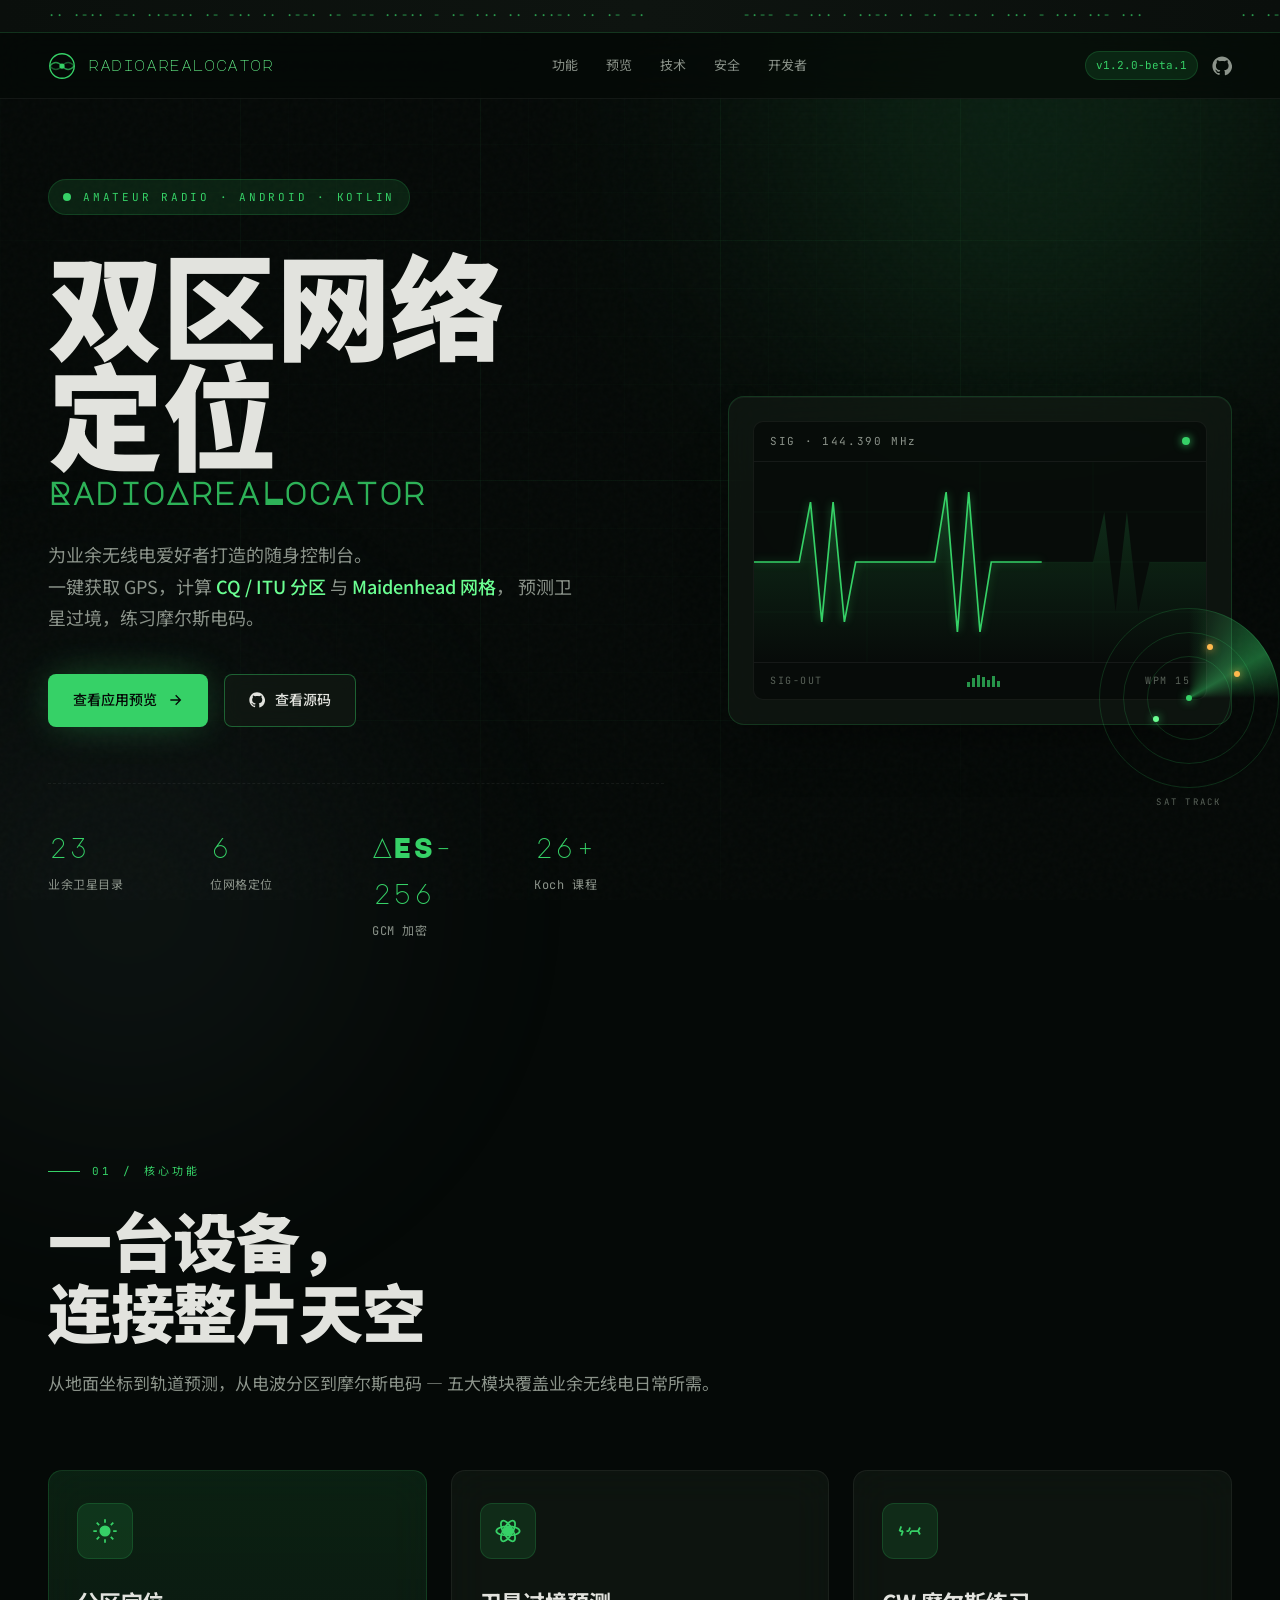
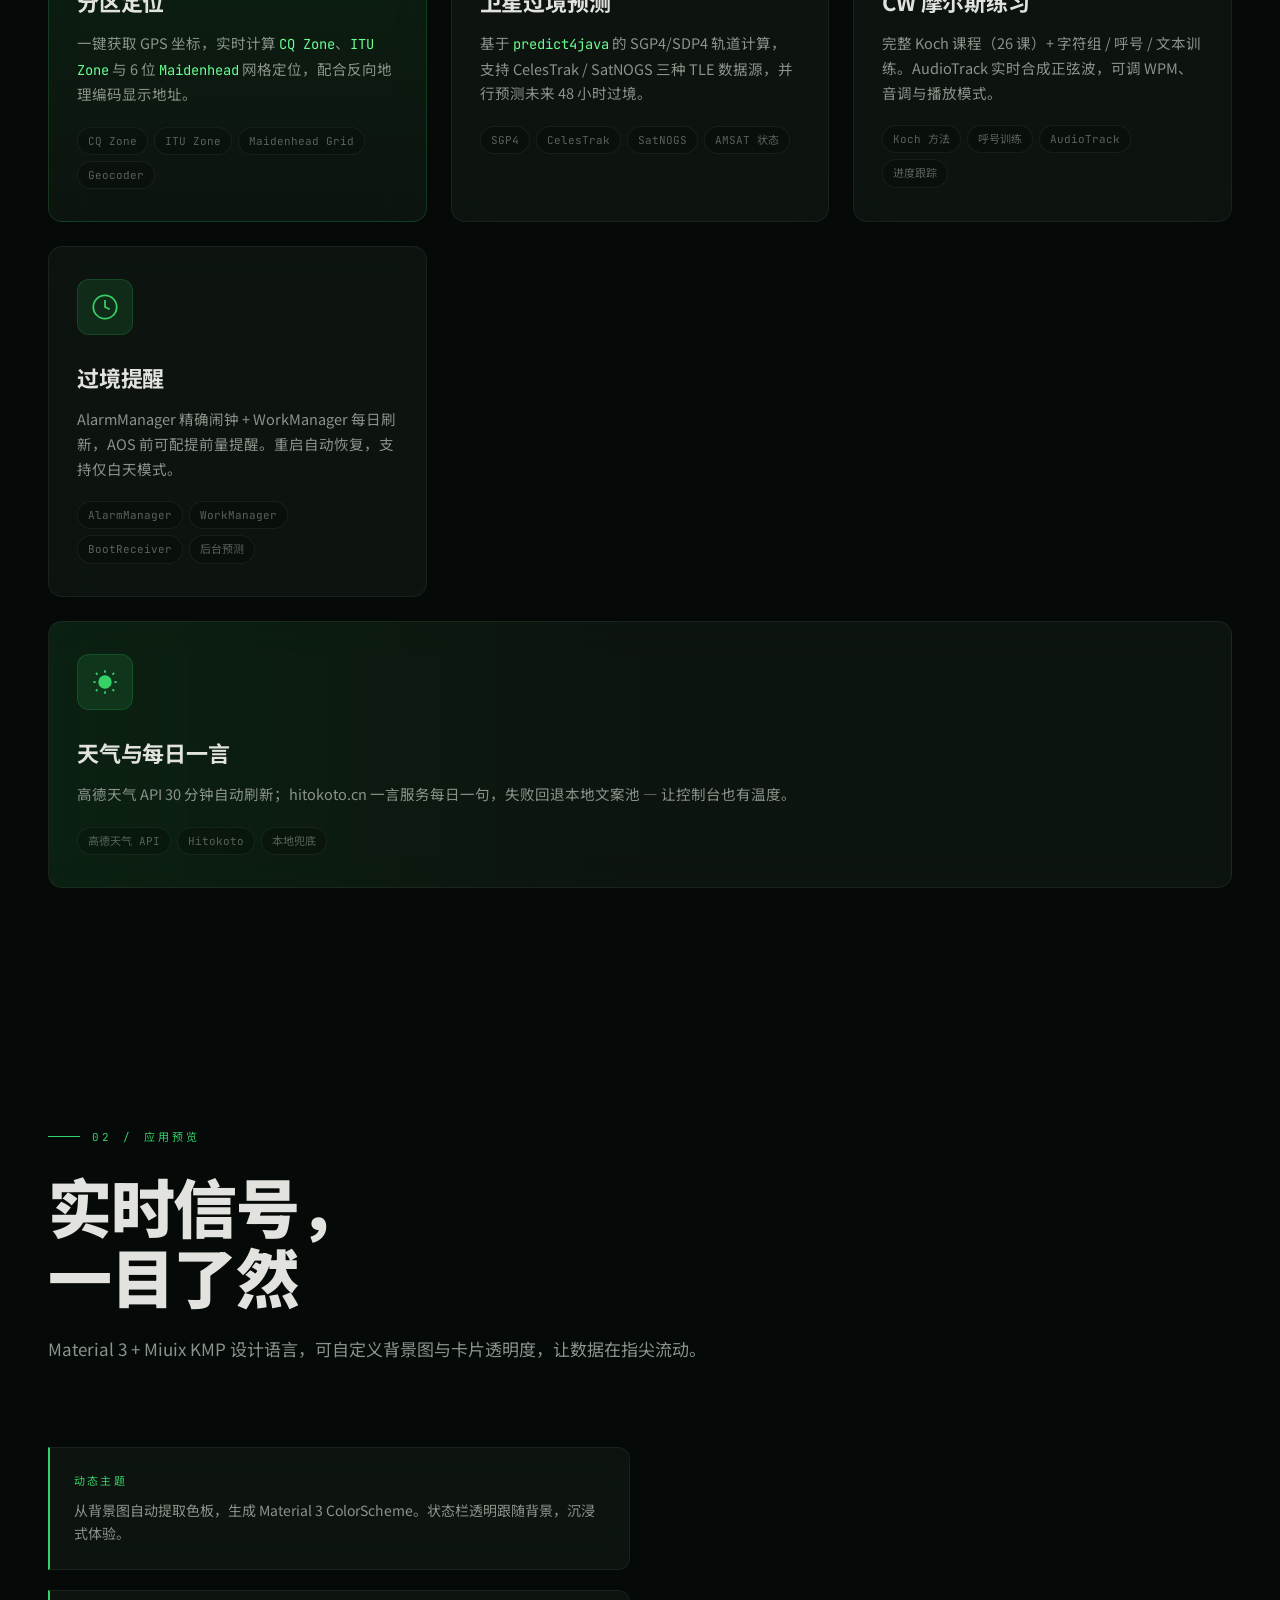
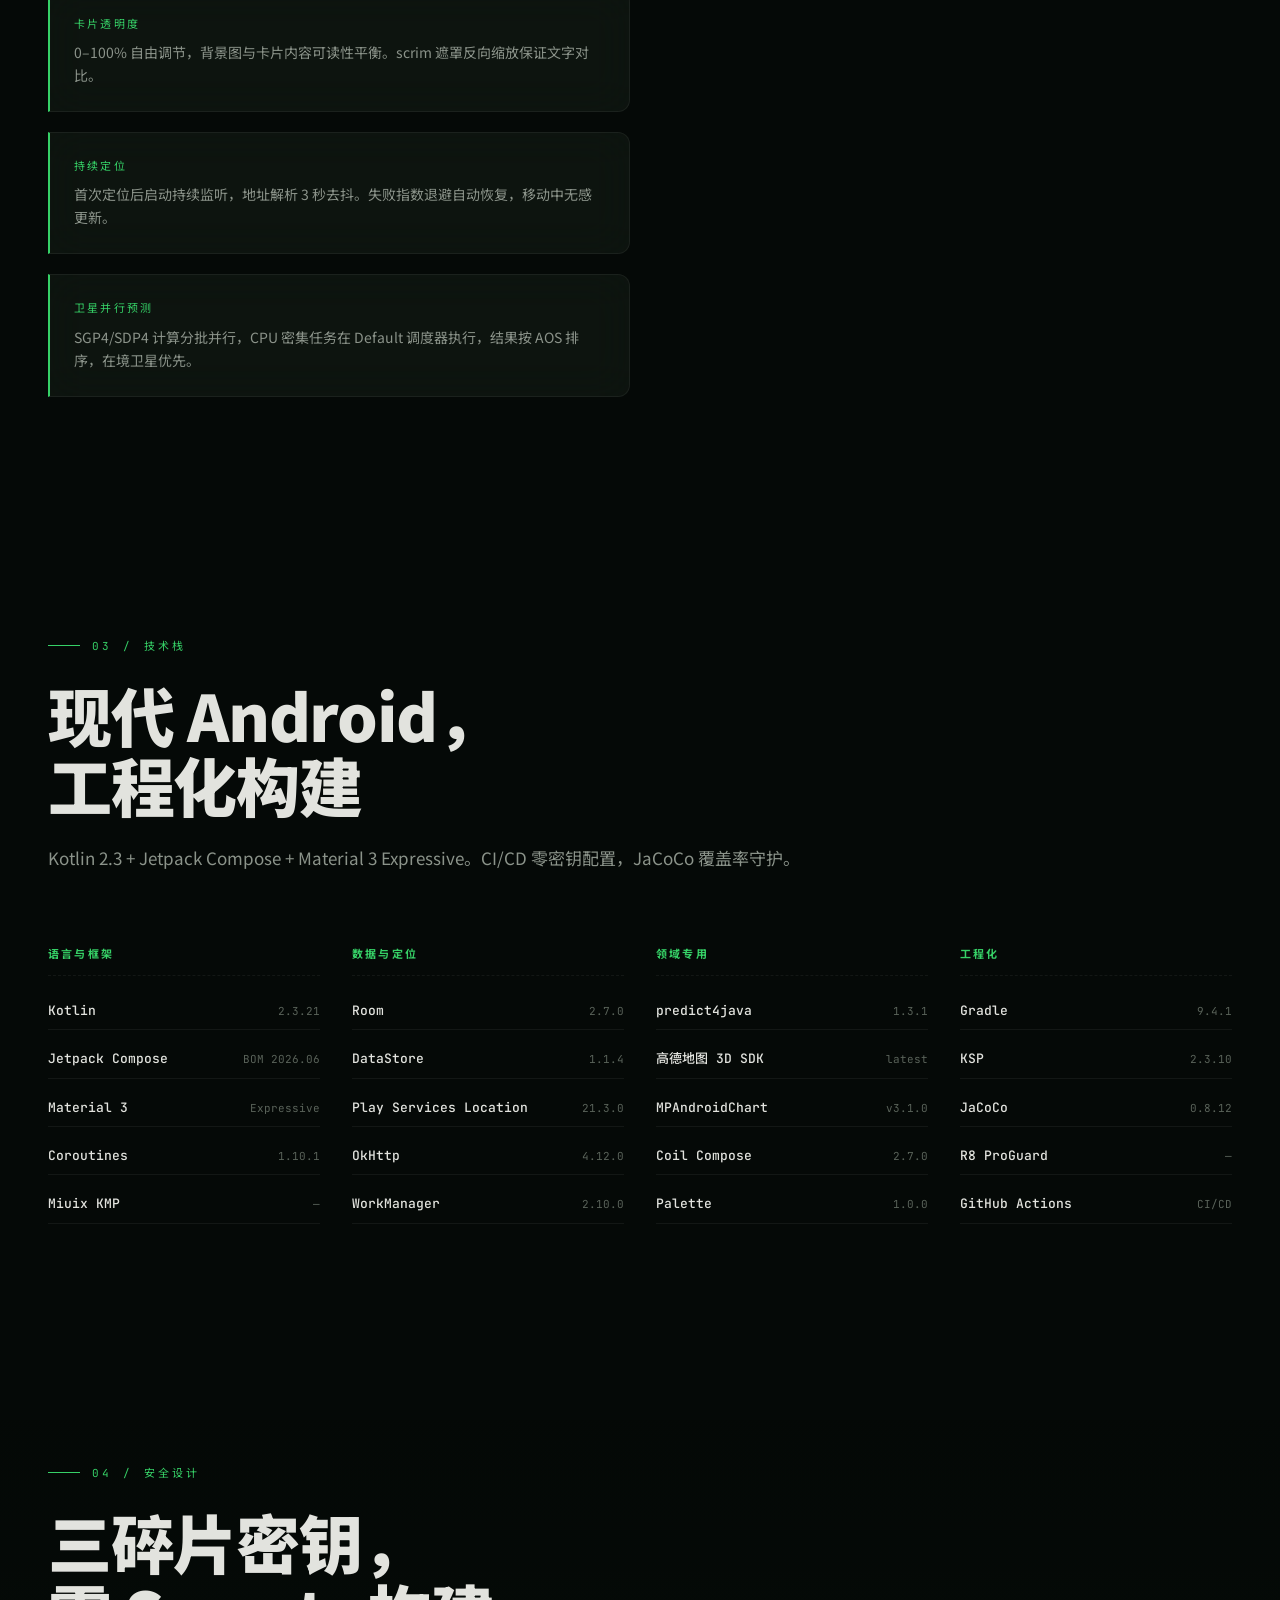
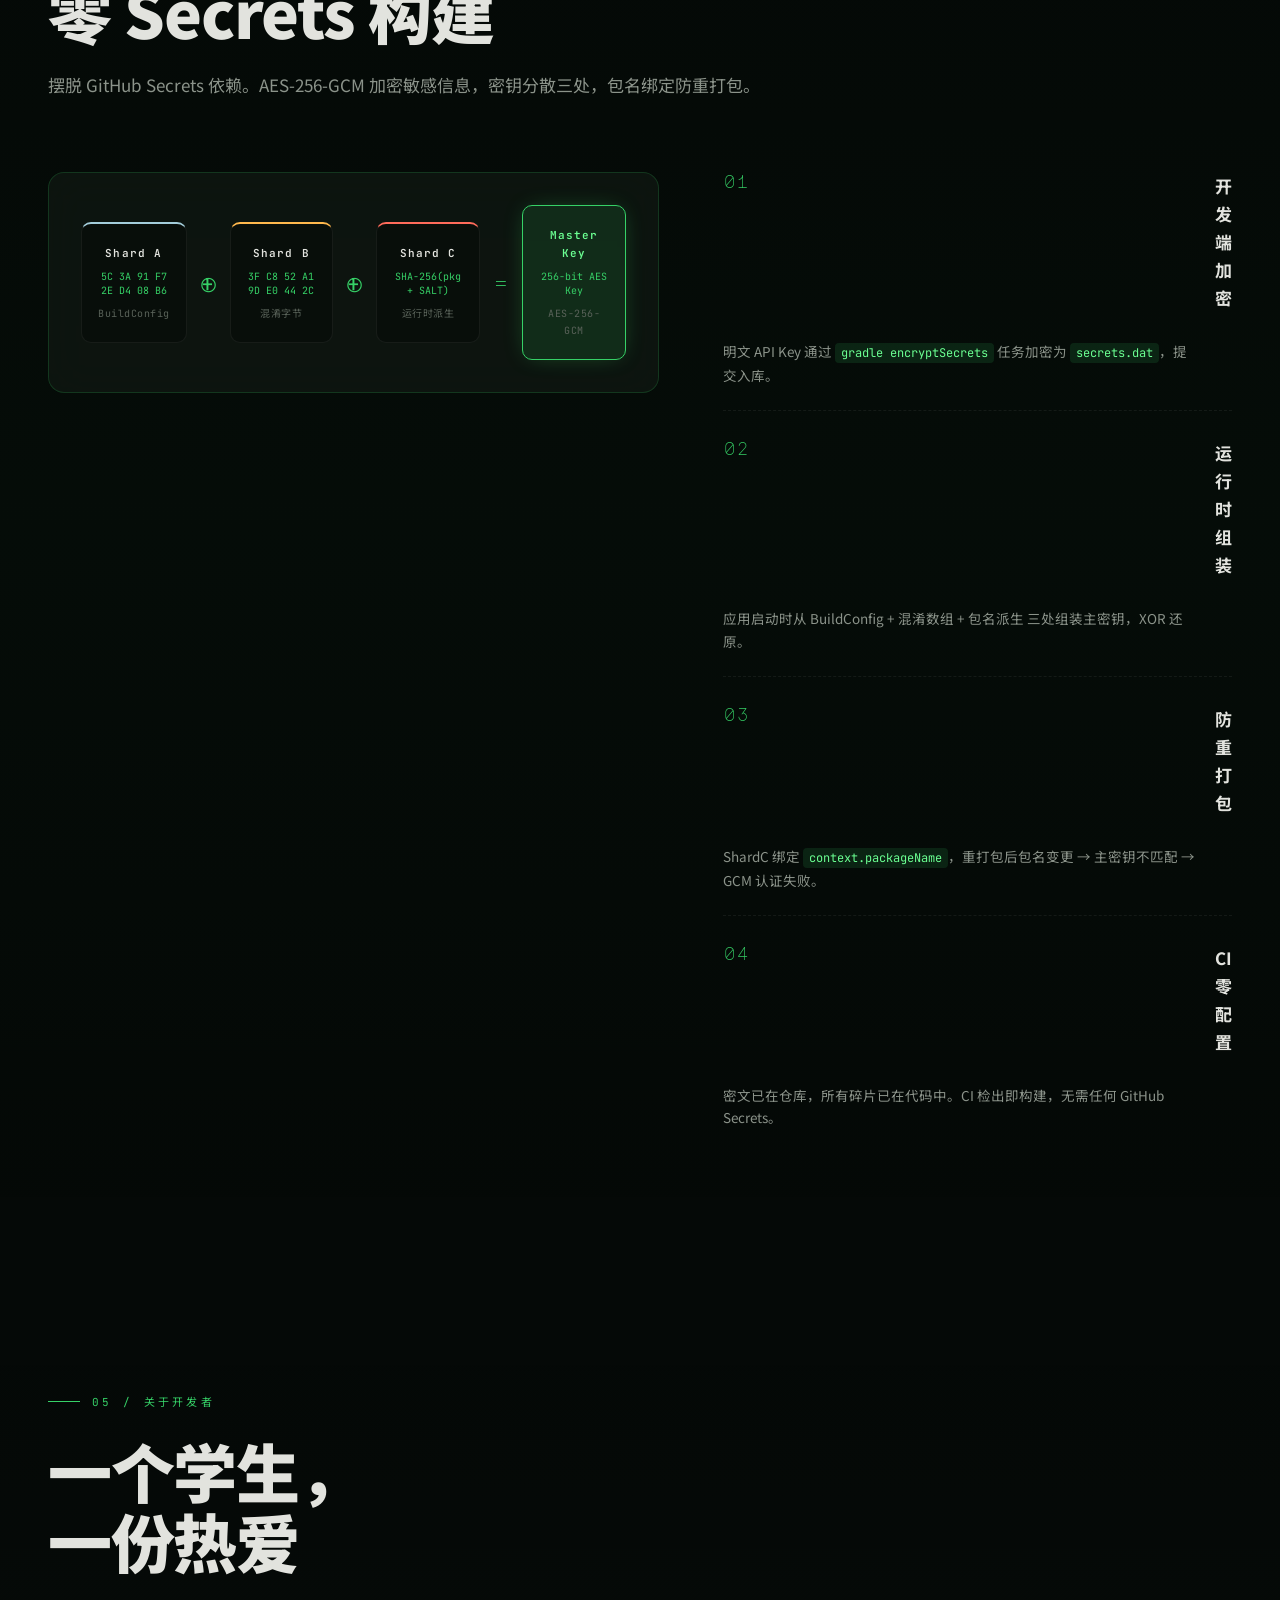
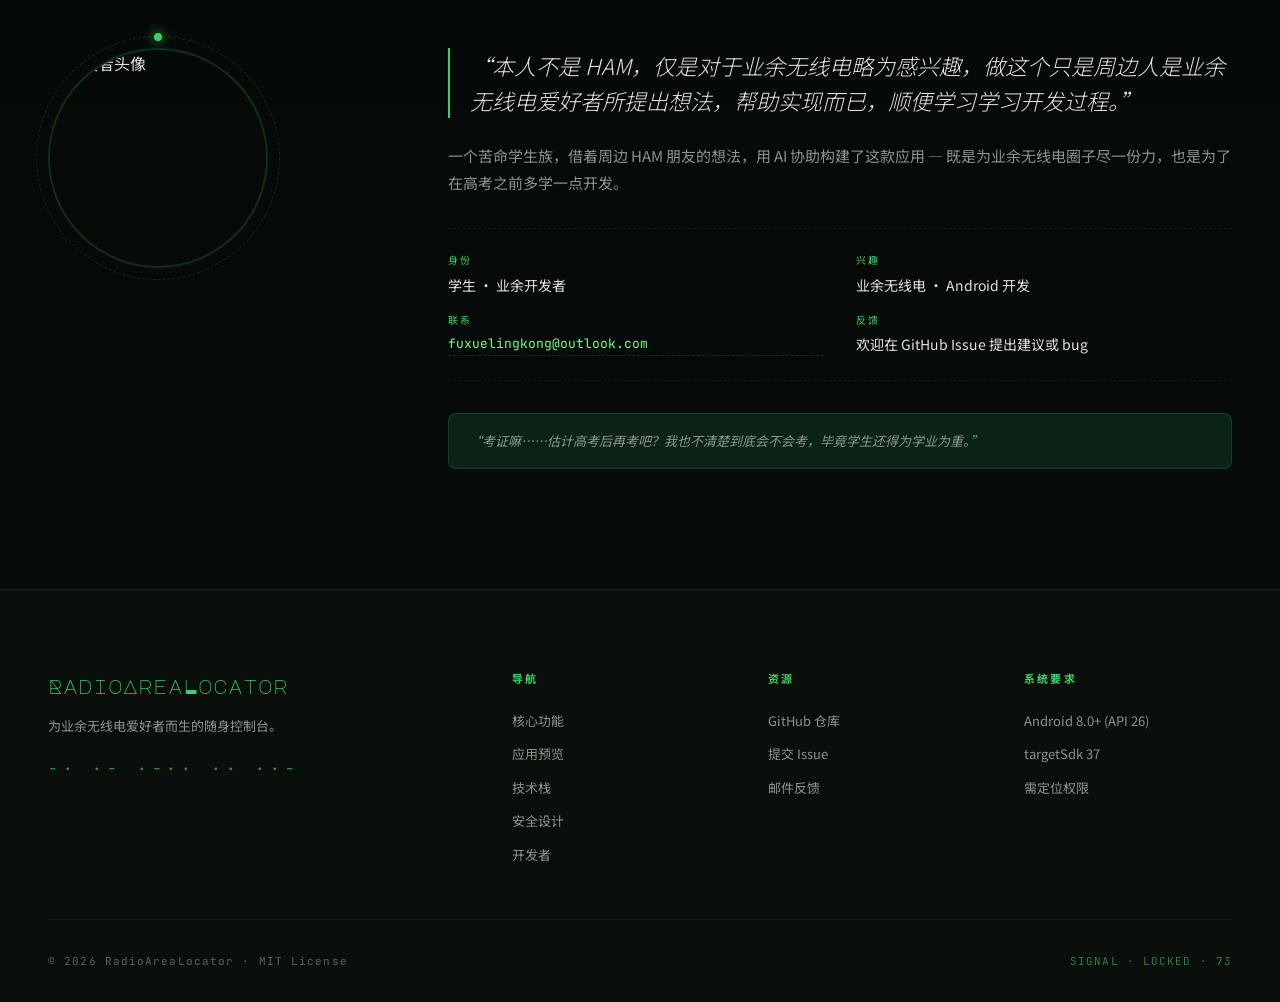
==== website/index.html @ 37763fde "feat: 分析仓库 Co-authored-by: traeagent <traeagent@users.noreply.github.com>" ====
<!DOCTYPE html>
<html lang="zh-CN">
<head>
    <meta charset="UTF-8">
    <meta name="viewport" content="width=device-width, initial-scale=1.0">
    <meta name="description" content="RadioAreaLocator 双区网络定位 — 业余无线电爱好者的随身控制台。GPS 定位、CQ/ITU 分区、Maidenhead 网格、卫星过境预测、CW 摩尔斯电码练习。">
    <meta name="theme-color" content="#050907">
    <title>RadioAreaLocator · 双区网络定位</title>
    <link rel="preconnect" href="https://fonts.googleapis.com">
    <link rel="preconnect" href="https://fonts.gstatic.com" crossorigin>
    <link href="https://fonts.googleapis.com/css2?family=Major+Mono+Display&family=JetBrains+Mono:wght@300;400;500;700&family=Noto+Sans+SC:wght@300;400;500;700;900&family=Sora:wght@400;600;800&display=swap" rel="stylesheet">
    <link rel="stylesheet" href="./style.css">
</head>
<body>
    <!-- 背景层：网格 + 噪点 + 扫描线 -->
    <div class="bg-layer" aria-hidden="true">
        <div class="bg-grid"></div>
        <div class="bg-scanlines"></div>
        <div class="bg-noise"></div>
        <div class="bg-glow bg-glow--1"></div>
        <div class="bg-glow bg-glow--2"></div>
    </div>

    <!-- 顶部状态条：Morse 码滚动 -->
    <div class="ticker" aria-hidden="true">
        <div class="ticker__track">
            <span class="ticker__item">·· ·−·· −−· ··−−·· ·− −·· ·· ·−−· ·− −−− ··−·· − ·− ··· ·· ···−· ·· ·− −·</span>
            <span class="ticker__item">−·−− −− ··· · ··−· ·· −· −·−· · ··· − ··· ··− ···</span>
            <span class="ticker__item">·· ·−·· −−· ··−−·· ·− −·· ·· ·−−· ·− −−− ··−·· − ·− ··· ·· ···−· ·· ·− −·</span>
            <span class="ticker__item">−·−− −− ··· · ··−· ·· −· −·−· · ··· − ··· ··− ···</span>
        </div>
    </div>

    <!-- 顶部导航 -->
    <header class="nav">
        <a href="#" class="nav__brand">
            <span class="nav__logo" aria-hidden="true">
                <svg viewBox="0 0 32 32" width="28" height="28">
                    <circle cx="16" cy="16" r="14" fill="none" stroke="currentColor" stroke-width="1.5"/>
                    <circle cx="16" cy="16" r="3" fill="currentColor"/>
                    <path d="M2 16 Q9 8 16 16 T30 16" fill="none" stroke="currentColor" stroke-width="1.5" opacity="0.7"/>
                    <path d="M2 16 Q9 24 16 16 T30 16" fill="none" stroke="currentColor" stroke-width="1.5" opacity="0.4"/>
                </svg>
            </span>
            <span class="nav__name">RadioAreaLocator</span>
        </a>
        <nav class="nav__links">
            <a href="#features">功能</a>
            <a href="#showcase">预览</a>
            <a href="#stack">技术</a>
            <a href="#security">安全</a>
            <a href="#developer">开发者</a>
        </nav>
        <div class="nav__meta">
            <span class="badge">v1.2.0-beta.1</span>
            <a class="nav__github" href="https://github.com" target="_blank" rel="noopener" aria-label="GitHub 仓库">
                <svg viewBox="0 0 24 24" width="20" height="20" fill="currentColor"><path d="M12 .5C5.7.5.5 5.7.5 12c0 5.1 3.3 9.4 7.9 10.9.6.1.8-.3.8-.6v-2c-3.2.7-3.9-1.5-3.9-1.5-.5-1.3-1.3-1.7-1.3-1.7-1.1-.7.1-.7.1-.7 1.2.1 1.8 1.2 1.8 1.2 1 1.8 2.7 1.3 3.4 1 .1-.8.4-1.3.7-1.6-2.6-.3-5.3-1.3-5.3-5.7 0-1.3.5-2.3 1.2-3.1-.1-.3-.5-1.5.1-3.1 0 0 1-.3 3.3 1.2 1-.3 2-.4 3-.4s2 .1 3 .4c2.3-1.5 3.3-1.2 3.3-1.2.6 1.6.2 2.8.1 3.1.8.8 1.2 1.8 1.2 3.1 0 4.4-2.7 5.4-5.3 5.7.4.4.8 1.1.8 2.2v3.3c0 .3.2.7.8.6 4.6-1.5 7.9-5.8 7.9-10.9C23.5 5.7 18.3.5 12 .5z"/></svg>
            </a>
        </div>
    </header>

    <main>
        <!-- Hero -->
        <section class="hero">
            <div class="hero__grid">
                <div class="hero__content">
                    <div class="hero__eyebrow">
                        <span class="pulse"></span>
                        <span>AMATEUR RADIO · ANDROID · KOTLIN</span>
                    </div>
                    <h1 class="hero__title">
                        <span class="hero__title-cn">双区网络<br>定位</span>
                        <span class="hero__title-en">RadioAreaLocator</span>
                    </h1>
                    <p class="hero__lead">
                        为业余无线电爱好者打造的随身控制台。<br>
                        一键获取 GPS，计算 <strong>CQ / ITU 分区</strong> 与 <strong>Maidenhead 网格</strong>，
                        预测卫星过境，练习摩尔斯电码。
                    </p>
                    <div class="hero__cta">
                        <a class="btn btn--primary" href="#showcase">
                            <span>查看应用预览</span>
                            <svg viewBox="0 0 24 24" width="16" height="16" fill="none" stroke="currentColor" stroke-width="2"><path d="M5 12h14M13 5l7 7-7 7"/></svg>
                        </a>
                        <a class="btn btn--ghost" href="https://github.com" target="_blank" rel="noopener">
                            <svg viewBox="0 0 24 24" width="16" height="16" fill="currentColor"><path d="M12 .5C5.7.5.5 5.7.5 12c0 5.1 3.3 9.4 7.9 10.9.6.1.8-.3.8-.6v-2c-3.2.7-3.9-1.5-3.9-1.5-.5-1.3-1.3-1.7-1.3-1.7-1.1-.7.1-.7.1-.7 1.2.1 1.8 1.2 1.8 1.2 1 1.8 2.7 1.3 3.4 1 .1-.8.4-1.3.7-1.6-2.6-.3-5.3-1.3-5.3-5.7 0-1.3.5-2.3 1.2-3.1-.1-.3-.5-1.5.1-3.1 0 0 1-.3 3.3 1.2 1-.3 2-.4 3-.4s2 .1 3 .4c2.3-1.5 3.3-1.2 3.3-1.2.6 1.6.2 2.8.1 3.1.8.8 1.2 1.8 1.2 3.1 0 4.4-2.7 5.4-5.3 5.7.4.4.8 1.1.8 2.2v3.3c0 .3.2.7.8.6 4.6-1.5 7.9-5.8 7.9-10.9C23.5 5.7 18.3.5 12 .5z"/></svg>
                            <span>查看源码</span>
                        </a>
                    </div>
                    <div class="hero__stats">
                        <div class="stat">
                            <div class="stat__num">23</div>
                            <div class="stat__label">业余卫星目录</div>
                        </div>
                        <div class="stat">
                            <div class="stat__num">6</div>
                            <div class="stat__label">位网格定位</div>
                        </div>
                        <div class="stat">
                            <div class="stat__num">AES-256</div>
                            <div class="stat__label">GCM 加密</div>
                        </div>
                        <div class="stat">
                            <div class="stat__num">26+</div>
                            <div class="stat__label">Koch 课程</div>
                        </div>
                    </div>
                </div>

                <!-- 示波器 / 信号可视化 -->
                <div class="hero__visual" aria-hidden="true">
                    <div class="scope">
                        <div class="scope__frame">
                            <div class="scope__header">
                                <span class="scope__label">SIG · 144.390 MHz</span>
                                <span class="scope__led scope__led--green"></span>
                            </div>
                            <svg class="scope__wave" viewBox="0 0 400 200" preserveAspectRatio="none">
                                <defs>
                                    <linearGradient id="waveGrad" x1="0" x2="0" y1="0" y2="1">
                                        <stop offset="0%" stop-color="#36D167" stop-opacity="0.6"/>
                                        <stop offset="100%" stop-color="#36D167" stop-opacity="0"/>
                                    </linearGradient>
                                </defs>
                                <g class="scope__grid">
                                    <line x1="0" y1="50" x2="400" y2="50"/>
                                    <line x1="0" y1="100" x2="400" y2="100"/>
                                    <line x1="0" y1="150" x2="400" y2="150"/>
                                    <line x1="100" y1="0" x2="100" y2="200"/>
                                    <line x1="200" y1="0" x2="200" y2="200"/>
                                    <line x1="300" y1="0" x2="300" y2="200"/>
                                </g>
                                <path class="scope__path" d="M0,100 L40,100 L50,40 L60,160 L70,40 L80,160 L90,100 L160,100 L170,30 L180,170 L190,30 L200,170 L210,100 L300,100 L310,50 L320,150 L330,50 L340,150 L350,100 L400,100"/>
                                <path class="scope__fill" d="M0,100 L40,100 L50,40 L60,160 L70,40 L80,160 L90,100 L160,100 L170,30 L180,170 L190,30 L200,170 L210,100 L300,100 L310,50 L320,150 L330,50 L340,150 L350,100 L400,100 L400,200 L0,200 Z" fill="url(#waveGrad)"/>
                            </svg>
                            <div class="scope__footer">
                                <span>SIG-OUT</span>
                                <span class="scope__bars" aria-hidden="true">
                                    <i></i><i></i><i></i><i></i><i></i><i></i><i></i>
                                </span>
                                <span>WPM 15</span>
                            </div>
                        </div>

                        <!-- 雷达扫描 -->
                        <div class="radar">
                            <div class="radar__ring radar__ring--1"></div>
                            <div class="radar__ring radar__ring--2"></div>
                            <div class="radar__ring radar__ring--3"></div>
                            <div class="radar__sweep"></div>
                            <div class="radar__blip radar__blip--1"></div>
                            <div class="radar__blip radar__blip--2"></div>
                            <div class="radar__blip radar__blip--3"></div>
                            <div class="radar__center"></div>
                            <div class="radar__label">SAT TRACK</div>
                        </div>
                    </div>
                </div>
            </div>
        </section>

        <!-- 功能 -->
        <section id="features" class="section">
            <header class="section__head">
                <div class="section__index">01 / 核心功能</div>
                <h2 class="section__title">一台设备，<br>连接整片天空</h2>
                <p class="section__desc">从地面坐标到轨道预测，从电波分区到摩尔斯电码 — 五大模块覆盖业余无线电日常所需。</p>
            </header>

            <div class="features">
                <article class="feature feature--accent">
                    <div class="feature__icon">
                        <svg viewBox="0 0 24 24" width="28" height="28" fill="none" stroke="currentColor" stroke-width="1.5">
                            <path d="M12 2v3M12 19v3M2 12h3M19 12h3M4.9 4.9l2.1 2.1M17 17l2.1 2.1M4.9 19.1L7 17M17 7l2.1-2.1"/>
                            <circle cx="12" cy="12" r="4" fill="currentColor"/>
                        </svg>
                    </div>
                    <h3 class="feature__title">分区定位</h3>
                    <p class="feature__text">一键获取 GPS 坐标，实时计算 <em>CQ Zone</em>、<em>ITU Zone</em> 与 6 位 <em>Maidenhead</em> 网格定位，配合反向地理编码显示地址。</p>
                    <ul class="feature__tags">
                        <li>CQ Zone</li>
                        <li>ITU Zone</li>
                        <li>Maidenhead Grid</li>
                        <li>Geocoder</li>
                    </ul>
                </article>

                <article class="feature">
                    <div class="feature__icon">
                        <svg viewBox="0 0 24 24" width="28" height="28" fill="none" stroke="currentColor" stroke-width="1.5">
                            <circle cx="12" cy="12" r="3" fill="currentColor"/>
                            <ellipse cx="12" cy="12" rx="10" ry="4"/>
                            <ellipse cx="12" cy="12" rx="10" ry="4" transform="rotate(60 12 12)"/>
                            <ellipse cx="12" cy="12" rx="10" ry="4" transform="rotate(120 12 12)"/>
                        </svg>
                    </div>
                    <h3 class="feature__title">卫星过境预测</h3>
                    <p class="feature__text">基于 <em>predict4java</em> 的 SGP4/SDP4 轨道计算，支持 CelesTrak / SatNOGS 三种 TLE 数据源，并行预测未来 48 小时过境。</p>
                    <ul class="feature__tags">
                        <li>SGP4</li>
                        <li>CelesTrak</li>
                        <li>SatNOGS</li>
                        <li>AMSAT 状态</li>
                    </ul>
                </article>

                <article class="feature">
                    <div class="feature__icon">
                        <svg viewBox="0 0 24 24" width="28" height="28" fill="none" stroke="currentColor" stroke-width="1.5">
                            <path d="M3 12h3M9 12h2M13 12h6M3 12l1.5-4M6 12l-1.5 4M11 12l1-3M13 12l-1 3M19 12l1.5-3M19 12l1.5 3"/>
                        </svg>
                    </div>
                    <h3 class="feature__title">CW 摩尔斯练习</h3>
                    <p class="feature__text">完整 Koch 课程（26 课）+ 字符组 / 呼号 / 文本训练。AudioTrack 实时合成正弦波，可调 WPM、音调与播放模式。</p>
                    <ul class="feature__tags">
                        <li>Koch 方法</li>
                        <li>呼号训练</li>
                        <li>AudioTrack</li>
                        <li>进度跟踪</li>
                    </ul>
                </article>

                <article class="feature">
                    <div class="feature__icon">
                        <svg viewBox="0 0 24 24" width="28" height="28" fill="none" stroke="currentColor" stroke-width="1.5">
                            <path d="M12 2a10 10 0 0 0-10 10 10 10 0 0 0 10 10 10 10 0 0 0 10-10 10 10 0 0 0-10-10z M12 6v6l4 2"/>
                        </svg>
                    </div>
                    <h3 class="feature__title">过境提醒</h3>
                    <p class="feature__text">AlarmManager 精确闹钟 + WorkManager 每日刷新，AOS 前可配提前量提醒。重启自动恢复，支持仅白天模式。</p>
                    <ul class="feature__tags">
                        <li>AlarmManager</li>
                        <li>WorkManager</li>
                        <li>BootReceiver</li>
                        <li>后台预测</li>
                    </ul>
                </article>

                <article class="feature feature--wide">
                    <div class="feature__icon">
                        <svg viewBox="0 0 24 24" width="28" height="28" fill="none" stroke="currentColor" stroke-width="1.5">
                            <path d="M12 2v2M12 20v2M4.2 4.2l1.4 1.4M18.4 18.4l1.4 1.4M2 12h2M20 12h2M4.2 19.8l1.4-1.4M18.4 5.6l1.4-1.4"/>
                            <circle cx="12" cy="12" r="5" fill="currentColor"/>
                        </svg>
                    </div>
                    <h3 class="feature__title">天气与每日一言</h3>
                    <p class="feature__text">高德天气 API 30 分钟自动刷新；hitokoto.cn 一言服务每日一句，失败回退本地文案池 — 让控制台也有温度。</p>
                    <ul class="feature__tags">
                        <li>高德天气 API</li>
                        <li>Hitokoto</li>
                        <li>本地兜底</li>
                    </ul>
                </article>
            </div>
        </section>

        <!-- 截图展示 -->
        <section id="showcase" class="section section--showcase">
            <header class="section__head">
                <div class="section__index">02 / 应用预览</div>
                <h2 class="section__title">实时信号，<br>一目了然</h2>
                <p class="section__desc">Material 3 + Miuix KMP 设计语言，可自定义背景图与卡片透明度，让数据在指尖流动。</p>
            </header>

            <div class="showcase showcase--text">
                <aside class="showcase__notes">
                    <div class="note">
                        <div class="note__label">动态主题</div>
                        <p>从背景图自动提取色板，生成 Material 3 ColorScheme。状态栏透明跟随背景，沉浸式体验。</p>
                    </div>
                    <div class="note">
                        <div class="note__label">卡片透明度</div>
                        <p>0–100% 自由调节，背景图与卡片内容可读性平衡。scrim 遮罩反向缩放保证文字对比。</p>
                    </div>
                    <div class="note">
                        <div class="note__label">持续定位</div>
                        <p>首次定位后启动持续监听，地址解析 3 秒去抖。失败指数退避自动恢复，移动中无感更新。</p>
                    </div>
                    <div class="note">
                        <div class="note__label">卫星并行预测</div>
                        <p>SGP4/SDP4 计算分批并行，CPU 密集任务在 Default 调度器执行，结果按 AOS 排序，在境卫星优先。</p>
                    </div>
                </aside>
            </div>
        </section>

        <!-- 技术栈 -->
        <section id="stack" class="section">
            <header class="section__head">
                <div class="section__index">03 / 技术栈</div>
                <h2 class="section__title">现代 Android，<br>工程化构建</h2>
                <p class="section__desc">Kotlin 2.3 + Jetpack Compose + Material 3 Expressive。CI/CD 零密钥配置，JaCoCo 覆盖率守护。</p>
            </header>

            <div class="stack">
                <div class="stack__group">
                    <h3 class="stack__title">语言与框架</h3>
                    <ul class="stack__list">
                        <li><span class="stack__name">Kotlin</span><span class="stack__ver">2.3.21</span></li>
                        <li><span class="stack__name">Jetpack Compose</span><span class="stack__ver">BOM 2026.06</span></li>
                        <li><span class="stack__name">Material 3</span><span class="stack__ver">Expressive</span></li>
                        <li><span class="stack__name">Coroutines</span><span class="stack__ver">1.10.1</span></li>
                        <li><span class="stack__name">Miuix KMP</span><span class="stack__ver">—</span></li>
                    </ul>
                </div>
                <div class="stack__group">
                    <h3 class="stack__title">数据与定位</h3>
                    <ul class="stack__list">
                        <li><span class="stack__name">Room</span><span class="stack__ver">2.7.0</span></li>
                        <li><span class="stack__name">DataStore</span><span class="stack__ver">1.1.4</span></li>
                        <li><span class="stack__name">Play Services Location</span><span class="stack__ver">21.3.0</span></li>
                        <li><span class="stack__name">OkHttp</span><span class="stack__ver">4.12.0</span></li>
                        <li><span class="stack__name">WorkManager</span><span class="stack__ver">2.10.0</span></li>
                    </ul>
                </div>
                <div class="stack__group">
                    <h3 class="stack__title">领域专用</h3>
                    <ul class="stack__list">
                        <li><span class="stack__name">predict4java</span><span class="stack__ver">1.3.1</span></li>
                        <li><span class="stack__name">高德地图 3D SDK</span><span class="stack__ver">latest</span></li>
                        <li><span class="stack__name">MPAndroidChart</span><span class="stack__ver">v3.1.0</span></li>
                        <li><span class="stack__name">Coil Compose</span><span class="stack__ver">2.7.0</span></li>
                        <li><span class="stack__name">Palette</span><span class="stack__ver">1.0.0</span></li>
                    </ul>
                </div>
                <div class="stack__group">
                    <h3 class="stack__title">工程化</h3>
                    <ul class="stack__list">
                        <li><span class="stack__name">Gradle</span><span class="stack__ver">9.4.1</span></li>
                        <li><span class="stack__name">KSP</span><span class="stack__ver">2.3.10</span></li>
                        <li><span class="stack__name">JaCoCo</span><span class="stack__ver">0.8.12</span></li>
                        <li><span class="stack__name">R8 ProGuard</span><span class="stack__ver">—</span></li>
                        <li><span class="stack__name">GitHub Actions</span><span class="stack__ver">CI/CD</span></li>
                    </ul>
                </div>
            </div>
        </section>

        <!-- 安全设计 -->
        <section id="security" class="section section--security">
            <header class="section__head">
                <div class="section__index">04 / 安全设计</div>
                <h2 class="section__title">三碎片密钥，<br>零 Secrets 构建</h2>
                <p class="section__desc">摆脱 GitHub Secrets 依赖。AES-256-GCM 加密敏感信息，密钥分散三处，包名绑定防重打包。</p>
            </header>

            <div class="crypto">
                <div class="crypto__diagram" aria-hidden="true">
                    <div class="shard shard--a">
                        <div class="shard__label">Shard A</div>
                        <div class="shard__hex">5C 3A 91 F7 2E D4 08 B6</div>
                        <div class="shard__src">BuildConfig</div>
                    </div>
                    <div class="shard__op">⊕</div>
                    <div class="shard shard--b">
                        <div class="shard__label">Shard B</div>
                        <div class="shard__hex">3F C8 52 A1 9D E0 44 2C</div>
                        <div class="shard__src">混淆字节</div>
                    </div>
                    <div class="shard__op">⊕</div>
                    <div class="shard shard--c">
                        <div class="shard__label">Shard C</div>
                        <div class="shard__hex">SHA-256(pkg + SALT)</div>
                        <div class="shard__src">运行时派生</div>
                    </div>
                    <div class="shard__op">=</div>
                    <div class="shard shard--key">
                        <div class="shard__label">Master Key</div>
                        <div class="shard__hex">256-bit AES Key</div>
                        <div class="shard__src">AES-256-GCM</div>
                    </div>
                </div>

                <div class="crypto__detail">
                    <div class="crypto__item">
                        <span class="crypto__num">01</span>
                        <h4>开发端加密</h4>
                        <p>明文 API Key 通过 <code>gradle encryptSecrets</code> 任务加密为 <code>secrets.dat</code>，提交入库。</p>
                    </div>
                    <div class="crypto__item">
                        <span class="crypto__num">02</span>
                        <h4>运行时组装</h4>
                        <p>应用启动时从 BuildConfig + 混淆数组 + 包名派生 三处组装主密钥，XOR 还原。</p>
                    </div>
                    <div class="crypto__item">
                        <span class="crypto__num">03</span>
                        <h4>防重打包</h4>
                        <p>ShardC 绑定 <code>context.packageName</code>，重打包后包名变更 → 主密钥不匹配 → GCM 认证失败。</p>
                    </div>
                    <div class="crypto__item">
                        <span class="crypto__num">04</span>
                        <h4>CI 零配置</h4>
                        <p>密文已在仓库，所有碎片已在代码中。CI 检出即构建，无需任何 GitHub Secrets。</p>
                    </div>
                </div>
            </div>
        </section>

        <!-- 开发者 -->
        <section id="developer" class="section section--developer">
            <header class="section__head">
                <div class="section__index">05 / 关于开发者</div>
                <h2 class="section__title">一个学生，<br>一份热爱</h2>
            </header>

            <div class="dev">
                <div class="dev__avatar">
                    <img src="./images/avatar.jpg" alt="开发者头像" loading="lazy"/>
                    <div class="dev__ring" aria-hidden="true"></div>
                </div>
                <div class="dev__body">
                    <p class="dev__quote">
                        “本人不是 HAM，仅是对于业余无线电略为感兴趣，做这个只是周边人是业余无线电爱好者所提出想法，帮助实现而已，顺便学习学习开发过程。”
                    </p>
                    <p class="dev__bio">
                        一个苦命学生族，借着周边 HAM 朋友的想法，用 AI 协助构建了这款应用 — 既是为业余无线电圈子尽一份力，也是为了在高考之前多学一点开发。
                    </p>

                    <div class="dev__meta">
                        <div class="dev__row">
                            <span class="dev__key">身份</span>
                            <span class="dev__val">学生 · 业余开发者</span>
                        </div>
                        <div class="dev__row">
                            <span class="dev__key">兴趣</span>
                            <span class="dev__val">业余无线电 · Android 开发</span>
                        </div>
                        <div class="dev__row">
                            <span class="dev__key">联系</span>
                            <a class="dev__mail" href="mailto:fuxuelingkong@outlook.com">fuxuelingkong@outlook.com</a>
                        </div>
                        <div class="dev__row">
                            <span class="dev__key">反馈</span>
                            <span class="dev__val">欢迎在 GitHub Issue 提出建议或 bug</span>
                        </div>
                    </div>

                    <div class="dev__note">
                        <span>“考证嘛……估计高考后再考吧？我也不清楚到底会不会考，毕竟学生还得为学业为重。”</span>
                    </div>
                </div>
            </div>
        </section>
    </main>

    <!-- 页脚 -->
    <footer class="footer">
        <div class="footer__grid">
            <div class="footer__brand">
                <div class="footer__logo">RadioAreaLocator</div>
                <p class="footer__tagline">为业余无线电爱好者而生的随身控制台。</p>
                <div class="footer__morse" aria-hidden="true">
                    <span>−· ·− ·−·· ·· ··−</span>
                </div>
            </div>
            <div class="footer__col">
                <h4>导航</h4>
                <a href="#features">核心功能</a>
                <a href="#showcase">应用预览</a>
                <a href="#stack">技术栈</a>
                <a href="#security">安全设计</a>
                <a href="#developer">开发者</a>
            </div>
            <div class="footer__col">
                <h4>资源</h4>
                <a href="https://github.com" target="_blank" rel="noopener">GitHub 仓库</a>
                <a href="https://github.com/issues" target="_blank" rel="noopener">提交 Issue</a>
                <a href="mailto:fuxuelingkong@outlook.com">邮件反馈</a>
            </div>
            <div class="footer__col">
                <h4>系统要求</h4>
                <span>Android 8.0+ (API 26)</span>
                <span>targetSdk 37</span>
                <span>需定位权限</span>
            </div>
        </div>
        <div class="footer__bar">
            <span>© 2026 RadioAreaLocator · MIT License</span>
            <span class="footer__sig">SIGNAL · LOCKED · 73</span>
        </div>
    </footer>

    <script src="./script.js" defer></script>
</body>
</html>
---- website/style.css ----
/* ════════════════════════════════════════════════════════════
   RadioAreaLocator · 宣传网页样式
   美学方向：复古业余无线电控制台 / CRT 磷光绿 / 仪表盘
   ════════════════════════════════════════════════════════════ */

/* ---------- 设计令牌 ---------- */
:root {
    /* 背景 */
    --bg-deep: #050907;
    --bg-base: #0A0F0C;
    --bg-surface: #0E1410;
    --bg-card: rgba(20, 30, 22, 0.55);
    --bg-card-solid: #131A15;

    /* 文本 */
    --text: #E2E3DE;
    --text-dim: #8B938A;
    --text-faint: #5A635A;

    /* 主题色：磷光绿（取自应用 dark theme primary） */
    --phosphor: #36D167;
    --phosphor-bright: #6BFF92;
    --phosphor-dim: #1F6B3A;
    --phosphor-glow: rgba(54, 209, 103, 0.45);
    --phosphor-soft: rgba(54, 209, 103, 0.12);

    /* 辅助色 */
    --amber: #FFB84D;
    --azure: #A3CDDA;
    --rust: #FF6B5B;

    /* 边界 */
    --border: rgba(54, 209, 103, 0.18);
    --border-soft: rgba(255, 255, 255, 0.06);
    --border-strong: rgba(54, 209, 103, 0.4);

    /* 字体 */
    --font-display: 'Major Mono Display', 'JetBrains Mono', monospace;
    --font-mono: 'JetBrains Mono', 'Noto Sans SC', monospace;
    --font-sans: 'Sora', 'Noto Sans SC', system-ui, sans-serif;
    --font-cn: 'Noto Sans SC', 'Sora', sans-serif;

    /* 阴影 */
    --shadow-card: 0 1px 0 rgba(255,255,255,0.04) inset, 0 24px 48px -24px rgba(0,0,0,0.6);
    --shadow-glow: 0 0 40px -8px var(--phosphor-glow);

    /* 缓动 */
    --ease-out: cubic-bezier(0.16, 1, 0.3, 1);
    --ease-in-out: cubic-bezier(0.65, 0, 0.35, 1);
}

/* ---------- 基础重置 ---------- */
*, *::before, *::after { box-sizing: border-box; }

html { scroll-behavior: smooth; }

body {
    margin: 0;
    background: var(--bg-deep);
    color: var(--text);
    font-family: var(--font-cn);
    font-size: 16px;
    line-height: 1.65;
    -webkit-font-smoothing: antialiased;
    -moz-osx-font-smoothing: grayscale;
    overflow-x: hidden;
    position: relative;
    min-height: 100vh;
}

a { color: inherit; text-decoration: none; }
img { max-width: 100%; display: block; }
ul { list-style: none; padding: 0; margin: 0; }

::selection { background: var(--phosphor); color: var(--bg-deep); }

/* ---------- 背景层 ---------- */
.bg-layer {
    position: fixed;
    inset: 0;
    pointer-events: none;
    z-index: 0;
}

/* Maidenhead 网格 */
.bg-grid {
    position: absolute;
    inset: 0;
    background-image:
        linear-gradient(rgba(54, 209, 103, 0.04) 1px, transparent 1px),
        linear-gradient(90deg, rgba(54, 209, 103, 0.04) 1px, transparent 1px),
        linear-gradient(rgba(54, 209, 103, 0.015) 1px, transparent 1px),
        linear-gradient(90deg, rgba(54, 209, 103, 0.015) 1px, transparent 1px);
    background-size: 240px 240px, 240px 240px, 48px 48px, 48px 48px;
    mask-image: radial-gradient(ellipse at 50% 30%, black 30%, transparent 80%);
}

/* 扫描线 */
.bg-scanlines {
    position: absolute;
    inset: 0;
    background: repeating-linear-gradient(
        180deg,
        transparent 0,
        transparent 3px,
        rgba(0, 0, 0, 0.18) 3px,
        rgba(0, 0, 0, 0.18) 4px
    );
    opacity: 0.5;
    mix-blend-mode: multiply;
}

/* 噪点 */
.bg-noise {
    position: absolute;
    inset: 0;
    opacity: 0.025;
    background-image: url("data:image/svg+xml,%3Csvg viewBox='0 0 200 200' xmlns='http://www.w3.org/2000/svg'%3E%3Cfilter id='n'%3E%3CfeTurbulence type='fractalNoise' baseFrequency='0.9' numOctaves='3' /%3E%3C/filter%3E%3Crect width='100%25' height='100%25' filter='url(%23n)'/%3E%3C/svg%3E");
}

/* 光晕 */
.bg-glow {
    position: absolute;
    width: 60vw;
    height: 60vw;
    border-radius: 50%;
    filter: blur(120px);
    opacity: 0.18;
}
.bg-glow--1 {
    top: -20vw;
    right: -10vw;
    background: radial-gradient(circle, var(--phosphor), transparent 70%);
}
.bg-glow--2 {
    bottom: -30vw;
    left: -20vw;
    background: radial-gradient(circle, var(--azure), transparent 70%);
    opacity: 0.08;
}

/* ---------- 顶部状态条 ---------- */
.ticker {
    position: relative;
    z-index: 10;
    background: linear-gradient(90deg, var(--bg-base), var(--bg-surface), var(--bg-base));
    border-bottom: 1px solid var(--border);
    overflow: hidden;
    font-family: var(--font-mono);
    font-size: 12px;
    color: var(--phosphor);
    letter-spacing: 0.1em;
    padding: 6px 0;
}
.ticker__track {
    display: flex;
    white-space: nowrap;
    animation: ticker-scroll 60s linear infinite;
}
.ticker__item {
    padding: 0 48px;
    opacity: 0.7;
}
@keyframes ticker-scroll {
    from { transform: translateX(0); }
    to { transform: translateX(-50%); }
}

/* ---------- 顶部导航 ---------- */
.nav {
    position: sticky;
    top: 0;
    z-index: 100;
    display: flex;
    align-items: center;
    justify-content: space-between;
    padding: 18px 48px;
    background: rgba(5, 9, 7, 0.7);
    backdrop-filter: blur(20px);
    -webkit-backdrop-filter: blur(20px);
    border-bottom: 1px solid var(--border-soft);
}
.nav__brand {
    display: flex;
    align-items: center;
    gap: 12px;
    font-family: var(--font-display);
    font-size: 15px;
    color: var(--phosphor-bright);
    letter-spacing: 0.04em;
}
.nav__logo { color: var(--phosphor); display: flex; }
.nav__name { text-transform: lowercase; }
.nav__links {
    display: flex;
    gap: 28px;
    font-size: 13px;
    color: var(--text-dim);
    font-family: var(--font-mono);
}
.nav__links a {
    position: relative;
    padding: 4px 0;
    transition: color 0.2s;
}
.nav__links a::after {
    content: '';
    position: absolute;
    left: 0; bottom: 0;
    width: 0; height: 1px;
    background: var(--phosphor);
    transition: width 0.3s var(--ease-out);
}
.nav__links a:hover { color: var(--phosphor); }
.nav__links a:hover::after { width: 100%; }
.nav__meta {
    display: flex;
    align-items: center;
    gap: 14px;
}
.badge {
    font-family: var(--font-mono);
    font-size: 11px;
    color: var(--phosphor);
    padding: 4px 10px;
    border: 1px solid var(--border);
    border-radius: 100px;
    background: var(--phosphor-soft);
}
.nav__github {
    color: var(--text-dim);
    transition: color 0.2s;
    display: flex;
}
.nav__github:hover { color: var(--phosphor); }

/* ---------- 通用容器 ---------- */
main { position: relative; z-index: 1; }
.section {
    max-width: 1280px;
    margin: 0 auto;
    padding: 120px 48px;
    position: relative;
}
.section__head {
    max-width: 760px;
    margin-bottom: 72px;
}
.section__index {
    font-family: var(--font-mono);
    font-size: 11px;
    letter-spacing: 0.3em;
    color: var(--phosphor);
    text-transform: uppercase;
    margin-bottom: 24px;
    display: flex;
    align-items: center;
    gap: 12px;
}
.section__index::before {
    content: '';
    width: 32px;
    height: 1px;
    background: var(--phosphor);
}
.section__title {
    font-family: var(--font-cn);
    font-weight: 900;
    font-size: clamp(36px, 5vw, 64px);
    line-height: 1.1;
    margin: 0 0 24px;
    letter-spacing: -0.02em;
    color: var(--text);
}
.section__desc {
    font-size: 17px;
    color: var(--text-dim);
    margin: 0;
    line-height: 1.7;
}

/* ---------- Hero ---------- */
.hero {
    max-width: 1280px;
    margin: 0 auto;
    padding: 80px 48px 100px;
    position: relative;
}
.hero__grid {
    display: grid;
    grid-template-columns: 1.1fr 0.9fr;
    gap: 64px;
    align-items: center;
}
.hero__eyebrow {
    display: inline-flex;
    align-items: center;
    gap: 12px;
    font-family: var(--font-mono);
    font-size: 11px;
    letter-spacing: 0.25em;
    color: var(--phosphor);
    margin-bottom: 32px;
    padding: 8px 14px;
    border: 1px solid var(--border);
    border-radius: 100px;
    background: var(--phosphor-soft);
}
.pulse {
    width: 8px; height: 8px;
    background: var(--phosphor);
    border-radius: 50%;
    box-shadow: 0 0 0 0 var(--phosphor-glow);
    animation: pulse 2s infinite;
}
@keyframes pulse {
    0% { box-shadow: 0 0 0 0 var(--phosphor-glow); }
    70% { box-shadow: 0 0 0 12px transparent; }
    100% { box-shadow: 0 0 0 0 transparent; }
}
.hero__title {
    margin: 0 0 32px;
    line-height: 0.95;
    letter-spacing: -0.04em;
}
.hero__title-cn {
    display: block;
    font-family: var(--font-cn);
    font-weight: 900;
    font-size: clamp(56px, 9vw, 120px);
    color: var(--text);
    margin-bottom: 12px;
}
.hero__title-en {
    display: block;
    font-family: var(--font-display);
    font-size: clamp(20px, 2.4vw, 32px);
    color: var(--phosphor);
    letter-spacing: 0.02em;
    opacity: 0.85;
}
.hero__lead {
    font-size: 18px;
    color: var(--text-dim);
    line-height: 1.75;
    max-width: 540px;
    margin: 0 0 40px;
}
.hero__lead strong {
    color: var(--phosphor-bright);
    font-weight: 500;
}
.hero__cta {
    display: flex;
    gap: 16px;
    margin-bottom: 56px;
    flex-wrap: wrap;
}
.btn {
    display: inline-flex;
    align-items: center;
    gap: 10px;
    padding: 14px 24px;
    font-family: var(--font-mono);
    font-size: 14px;
    font-weight: 500;
    border-radius: 8px;
    transition: all 0.25s var(--ease-out);
    cursor: pointer;
    border: 1px solid transparent;
}
.btn--primary {
    background: var(--phosphor);
    color: var(--bg-deep);
    box-shadow: var(--shadow-glow);
}
.btn--primary:hover {
    background: var(--phosphor-bright);
    transform: translateY(-2px);
    box-shadow: 0 0 60px -8px var(--phosphor-glow);
}
.btn--ghost {
    border-color: var(--border-strong);
    color: var(--text);
    background: var(--bg-card);
    backdrop-filter: blur(10px);
}
.btn--ghost:hover {
    border-color: var(--phosphor);
    color: var(--phosphor);
    background: var(--phosphor-soft);
}
.hero__stats {
    display: grid;
    grid-template-columns: repeat(4, 1fr);
    gap: 32px;
    padding-top: 40px;
    border-top: 1px dashed var(--border-soft);
}
.stat__num {
    font-family: var(--font-display);
    font-size: 28px;
    color: var(--phosphor);
    margin-bottom: 6px;
    letter-spacing: -0.02em;
}
.stat__label {
    font-size: 12px;
    color: var(--text-dim);
    font-family: var(--font-mono);
    letter-spacing: 0.05em;
}

/* ---------- 示波器 + 雷达 ---------- */
.hero__visual { position: relative; }
.scope {
    position: relative;
    padding: 24px;
    background: var(--bg-card);
    backdrop-filter: blur(20px);
    -webkit-backdrop-filter: blur(20px);
    border: 1px solid var(--border);
    border-radius: 16px;
    box-shadow: var(--shadow-card);
}
.scope__frame {
    background: rgba(0, 0, 0, 0.4);
    border: 1px solid var(--border-soft);
    border-radius: 10px;
    overflow: hidden;
}
.scope__header {
    display: flex;
    justify-content: space-between;
    align-items: center;
    padding: 10px 16px;
    border-bottom: 1px solid var(--border-soft);
    font-family: var(--font-mono);
    font-size: 11px;
    color: var(--text-dim);
    letter-spacing: 0.15em;
}
.scope__led {
    width: 8px; height: 8px;
    border-radius: 50%;
    background: var(--phosphor);
    box-shadow: 0 0 8px var(--phosphor);
    animation: led-blink 1.5s ease-in-out infinite;
}
@keyframes led-blink {
    0%, 100% { opacity: 1; }
    50% { opacity: 0.3; }
}
.scope__wave {
    width: 100%;
    height: 200px;
    display: block;
}
.scope__grid line {
    stroke: rgba(54, 209, 103, 0.08);
    stroke-width: 0.5;
}
.scope__path {
    fill: none;
    stroke: var(--phosphor);
    stroke-width: 1.5;
    filter: drop-shadow(0 0 4px var(--phosphor-glow));
    stroke-dasharray: 1200;
    stroke-dashoffset: 1200;
    animation: draw-wave 4s var(--ease-out) forwards infinite;
}
@keyframes draw-wave {
    0% { stroke-dashoffset: 1200; }
    60%, 100% { stroke-dashoffset: 0; }
}
.scope__fill { opacity: 0.3; }
.scope__footer {
    display: flex;
    justify-content: space-between;
    align-items: center;
    padding: 10px 16px;
    border-top: 1px solid var(--border-soft);
    font-family: var(--font-mono);
    font-size: 10px;
    color: var(--text-faint);
    letter-spacing: 0.15em;
}
.scope__bars {
    display: inline-flex;
    gap: 2px;
    align-items: flex-end;
    height: 12px;
}
.scope__bars i {
    width: 3px;
    background: var(--phosphor);
    animation: bar-bounce 1.2s ease-in-out infinite;
    opacity: 0.7;
}
.scope__bars i:nth-child(1) { height: 40%; animation-delay: 0s; }
.scope__bars i:nth-child(2) { height: 70%; animation-delay: 0.1s; }
.scope__bars i:nth-child(3) { height: 100%; animation-delay: 0.2s; }
.scope__bars i:nth-child(4) { height: 85%; animation-delay: 0.3s; }
.scope__bars i:nth-child(5) { height: 55%; animation-delay: 0.4s; }
.scope__bars i:nth-child(6) { height: 90%; animation-delay: 0.5s; }
.scope__bars i:nth-child(7) { height: 45%; animation-delay: 0.6s; }
@keyframes bar-bounce {
    0%, 100% { transform: scaleY(0.6); }
    50% { transform: scaleY(1); }
}

/* 雷达 */
.radar {
    position: absolute;
    right: -48px;
    bottom: -64px;
    width: 180px;
    height: 180px;
    pointer-events: none;
}
.radar__ring {
    position: absolute;
    inset: 0;
    border: 1px solid var(--border);
    border-radius: 50%;
}
.radar__ring--1 { inset: 0; }
.radar__ring--2 { inset: 24px; }
.radar__ring--3 { inset: 48px; }
.radar__sweep {
    position: absolute;
    inset: 0;
    border-radius: 50%;
    background: conic-gradient(from 0deg, transparent 0deg, var(--phosphor-glow) 60deg, transparent 90deg);
    animation: sweep 4s linear infinite;
    mix-blend-mode: screen;
}
@keyframes sweep {
    from { transform: rotate(0deg); }
    to { transform: rotate(360deg); }
}
.radar__blip {
    position: absolute;
    width: 6px; height: 6px;
    background: var(--amber);
    border-radius: 50%;
    box-shadow: 0 0 8px var(--amber);
    animation: blip-pulse 3s ease-in-out infinite;
}
.radar__blip--1 { top: 20%; left: 60%; animation-delay: 0s; }
.radar__blip--2 { top: 60%; left: 30%; animation-delay: 1s; background: var(--phosphor-bright); box-shadow: 0 0 8px var(--phosphor); }
.radar__blip--3 { top: 35%; left: 75%; animation-delay: 2s; }
@keyframes blip-pulse {
    0%, 100% { opacity: 0.3; transform: scale(1); }
    50% { opacity: 1; transform: scale(1.3); }
}
.radar__center {
    position: absolute;
    top: 50%; left: 50%;
    width: 6px; height: 6px;
    background: var(--phosphor);
    border-radius: 50%;
    transform: translate(-50%, -50%);
    box-shadow: 0 0 10px var(--phosphor);
}
.radar__label {
    position: absolute;
    bottom: -22px;
    left: 50%;
    transform: translateX(-50%);
    font-family: var(--font-mono);
    font-size: 9px;
    letter-spacing: 0.25em;
    color: var(--text-faint);
}

/* ---------- 功能卡 ---------- */
.features {
    display: grid;
    grid-template-columns: repeat(3, 1fr);
    gap: 24px;
}
.feature {
    position: relative;
    padding: 32px 28px;
    background: var(--bg-card);
    backdrop-filter: blur(20px);
    -webkit-backdrop-filter: blur(20px);
    border: 1px solid var(--border-soft);
    border-radius: 14px;
    transition: all 0.4s var(--ease-out);
    overflow: hidden;
}
.feature::before {
    content: '';
    position: absolute;
    top: 0; left: 0;
    width: 100%; height: 1px;
    background: linear-gradient(90deg, transparent, var(--phosphor), transparent);
    opacity: 0;
    transition: opacity 0.4s;
}
.feature:hover {
    border-color: var(--border-strong);
    transform: translateY(-4px);
    background: rgba(20, 30, 22, 0.75);
}
.feature:hover::before { opacity: 1; }
.feature--accent {
    border-color: var(--border);
    background: linear-gradient(180deg, var(--phosphor-soft), var(--bg-card));
}
.feature--wide {
    grid-column: span 3;
    background: linear-gradient(90deg, var(--phosphor-soft), var(--bg-card) 50%);
}
.feature__icon {
    width: 56px;
    height: 56px;
    display: flex;
    align-items: center;
    justify-content: center;
    background: var(--phosphor-soft);
    border: 1px solid var(--border);
    border-radius: 12px;
    color: var(--phosphor);
    margin-bottom: 24px;
}
.feature__title {
    font-family: var(--font-cn);
    font-size: 22px;
    font-weight: 700;
    margin: 0 0 12px;
    color: var(--text);
    letter-spacing: -0.01em;
}
.feature__text {
    font-size: 14.5px;
    color: var(--text-dim);
    line-height: 1.7;
    margin: 0 0 20px;
}
.feature__text em {
    font-style: normal;
    color: var(--phosphor-bright);
    font-family: var(--font-mono);
    font-size: 0.95em;
}
.feature__tags {
    display: flex;
    flex-wrap: wrap;
    gap: 6px;
}
.feature__tags li {
    font-family: var(--font-mono);
    font-size: 11px;
    color: var(--text-faint);
    padding: 4px 10px;
    border: 1px solid var(--border-soft);
    border-radius: 100px;
    background: rgba(0,0,0,0.2);
}

/* ---------- 截图展示 ---------- */
.showcase {
    display: grid;
    grid-template-columns: 1.2fr 0.8fr;
    gap: 48px;
    align-items: start;
}
/* 无截图版本：纯文字说明卡，自动 2×2 网格 */
.showcase--text {
    grid-template-columns: repeat(2, 1fr);
    gap: 20px;
}
.showcase__frame {
    margin: 0;
    position: relative;
}
.showcase__device {
    position: relative;
    border-radius: 24px;
    overflow: hidden;
    border: 1px solid var(--border);
    background: var(--bg-card-solid);
    box-shadow: 0 40px 80px -32px rgba(0,0,0,0.8), 0 0 60px -20px var(--phosphor-glow);
}
.showcase__device::before {
    content: '';
    position: absolute;
    inset: 0;
    background: linear-gradient(135deg, var(--phosphor-soft) 0%, transparent 30%);
    pointer-events: none;
    z-index: 1;
}
.showcase__device img {
    width: 100%;
    height: auto;
    display: block;
}
.showcase__caption {
    display: flex;
    align-items: center;
    gap: 16px;
    margin-top: 20px;
    font-family: var(--font-mono);
    font-size: 12px;
    color: var(--text-dim);
}
.showcase__tag {
    color: var(--phosphor);
    padding: 4px 10px;
    border: 1px solid var(--border);
    border-radius: 4px;
    letter-spacing: 0.15em;
    font-size: 11px;
}
.showcase__notes {
    display: flex;
    flex-direction: column;
    gap: 20px;
    padding-top: 12px;
}
.note {
    padding: 24px;
    background: var(--bg-card);
    backdrop-filter: blur(20px);
    border: 1px solid var(--border-soft);
    border-left: 2px solid var(--phosphor);
    border-radius: 0 12px 12px 0;
    transition: all 0.3s;
}
.note:hover {
    background: rgba(20, 30, 22, 0.7);
    transform: translateX(4px);
}
.note__label {
    font-family: var(--font-mono);
    font-size: 11px;
    color: var(--phosphor);
    letter-spacing: 0.2em;
    text-transform: uppercase;
    margin-bottom: 8px;
}
.note p {
    margin: 0;
    font-size: 14px;
    color: var(--text-dim);
    line-height: 1.65;
}

/* ---------- 技术栈 ---------- */
.stack {
    display: grid;
    grid-template-columns: repeat(4, 1fr);
    gap: 32px;
}
.stack__group { }
.stack__title {
    font-family: var(--font-mono);
    font-size: 11px;
    color: var(--phosphor);
    letter-spacing: 0.2em;
    text-transform: uppercase;
    margin: 0 0 16px;
    padding-bottom: 12px;
    border-bottom: 1px dashed var(--border-soft);
}
.stack__list { display: flex; flex-direction: column; gap: 10px; }
.stack__list li {
    display: flex;
    justify-content: space-between;
    align-items: baseline;
    padding: 8px 0;
    border-bottom: 1px solid var(--border-soft);
    font-family: var(--font-mono);
    transition: all 0.2s;
}
.stack__list li:hover {
    padding-left: 8px;
    border-bottom-color: var(--border);
}
.stack__name {
    font-size: 13px;
    color: var(--text);
    font-weight: 500;
}
.stack__ver {
    font-size: 11px;
    color: var(--text-faint);
}

/* ---------- 安全设计 ---------- */
.section--security {
    background: linear-gradient(180deg, transparent, rgba(54, 209, 103, 0.02), transparent);
}
.crypto {
    display: grid;
    grid-template-columns: 1.2fr 1fr;
    gap: 64px;
    align-items: start;
}
.crypto__diagram {
    display: grid;
    grid-template-columns: 1fr auto 1fr auto 1fr auto 1fr;
    align-items: center;
    gap: 12px;
    padding: 32px;
    background: var(--bg-card);
    backdrop-filter: blur(20px);
    border: 1px solid var(--border);
    border-radius: 16px;
}
.shard {
    padding: 20px 16px;
    background: rgba(0,0,0,0.3);
    border: 1px solid var(--border-soft);
    border-radius: 10px;
    text-align: center;
    transition: all 0.3s;
    position: relative;
}
.shard:hover {
    border-color: var(--phosphor);
    transform: translateY(-2px);
    box-shadow: 0 8px 24px -8px var(--phosphor-glow);
}
.shard--a { border-top: 2px solid var(--azure); }
.shard--b { border-top: 2px solid var(--amber); }
.shard--c { border-top: 2px solid var(--rust); }
.shard--key {
    border-color: var(--phosphor);
    background: var(--phosphor-soft);
    box-shadow: 0 0 24px -8px var(--phosphor-glow);
}
.shard__label {
    font-family: var(--font-mono);
    font-size: 11px;
    color: var(--text);
    letter-spacing: 0.1em;
    margin-bottom: 8px;
    font-weight: 600;
}
.shard--key .shard__label { color: var(--phosphor-bright); }
.shard__hex {
    font-family: var(--font-mono);
    font-size: 10px;
    color: var(--phosphor);
    margin-bottom: 8px;
    word-break: break-all;
    line-height: 1.4;
}
.shard__src {
    font-family: var(--font-mono);
    font-size: 10px;
    color: var(--text-faint);
    letter-spacing: 0.05em;
}
.shard__op {
    font-family: var(--font-display);
    font-size: 24px;
    color: var(--phosphor);
    text-align: center;
}
.crypto__detail {
    display: flex;
    flex-direction: column;
    gap: 28px;
}
.crypto__item {
    display: grid;
    grid-template-columns: auto 1fr;
    gap: 20px;
    padding-bottom: 24px;
    border-bottom: 1px dashed var(--border-soft);
}
.crypto__item:last-child { border-bottom: none; }
.crypto__num {
    font-family: var(--font-display);
    font-size: 18px;
    color: var(--phosphor);
    line-height: 1;
}
.crypto__item h4 {
    margin: 0 0 8px;
    font-family: var(--font-cn);
    font-size: 17px;
    color: var(--text);
}
.crypto__item p {
    margin: 0;
    font-size: 13.5px;
    color: var(--text-dim);
    line-height: 1.65;
}
.crypto__item code {
    font-family: var(--font-mono);
    font-size: 12px;
    color: var(--phosphor-bright);
    background: var(--phosphor-soft);
    padding: 2px 6px;
    border-radius: 4px;
}

/* ---------- 开发者 ---------- */
.section--developer {
    background: linear-gradient(180deg, transparent, rgba(163, 205, 218, 0.02));
}
.dev {
    display: grid;
    grid-template-columns: 0.6fr 1.4fr;
    gap: 64px;
    align-items: start;
}
.dev__avatar {
    position: relative;
    width: 220px;
    height: 220px;
}
.dev__avatar img {
    width: 100%;
    height: 100%;
    object-fit: cover;
    border-radius: 50%;
    border: 2px solid var(--border);
    position: relative;
    z-index: 2;
}
.dev__ring {
    position: absolute;
    inset: -12px;
    border: 1px dashed var(--border);
    border-radius: 50%;
    animation: rotate-slow 30s linear infinite;
}
.dev__ring::before {
    content: '';
    position: absolute;
    top: -4px; left: 50%;
    width: 8px; height: 8px;
    background: var(--phosphor);
    border-radius: 50%;
    box-shadow: 0 0 12px var(--phosphor);
    transform: translateX(-50%);
}
@keyframes rotate-slow {
    from { transform: rotate(0deg); }
    to { transform: rotate(360deg); }
}
.dev__quote {
    font-family: var(--font-cn);
    font-size: 22px;
    line-height: 1.6;
    color: var(--text);
    font-weight: 300;
    margin: 0 0 24px;
    padding-left: 20px;
    border-left: 2px solid var(--phosphor);
    font-style: italic;
}
.dev__bio {
    font-size: 15px;
    color: var(--text-dim);
    line-height: 1.8;
    margin: 0 0 32px;
}
.dev__meta {
    display: grid;
    grid-template-columns: 1fr 1fr;
    gap: 16px 32px;
    padding: 24px 0;
    border-top: 1px dashed var(--border-soft);
    border-bottom: 1px dashed var(--border-soft);
    margin-bottom: 32px;
}
.dev__row {
    display: flex;
    flex-direction: column;
    gap: 4px;
}
.dev__key {
    font-family: var(--font-mono);
    font-size: 10px;
    color: var(--phosphor);
    letter-spacing: 0.2em;
    text-transform: uppercase;
}
.dev__val {
    font-size: 14px;
    color: var(--text);
}
.dev__mail {
    color: var(--phosphor-bright);
    font-family: var(--font-mono);
    font-size: 13px;
    border-bottom: 1px dashed var(--border);
    transition: all 0.2s;
}
.dev__mail:hover {
    color: var(--phosphor);
    border-bottom-color: var(--phosphor);
}
.dev__note {
    padding: 16px 20px;
    background: var(--phosphor-soft);
    border: 1px solid var(--border);
    border-radius: 8px;
    font-size: 13px;
    color: var(--text-dim);
    font-style: italic;
}

/* ---------- 页脚 ---------- */
.footer {
    position: relative;
    z-index: 1;
    padding: 80px 48px 32px;
    background: var(--bg-base);
    border-top: 1px solid var(--border);
}
.footer__grid {
    max-width: 1280px;
    margin: 0 auto;
    display: grid;
    grid-template-columns: 2fr 1fr 1fr 1fr;
    gap: 48px;
    padding-bottom: 48px;
    border-bottom: 1px solid var(--border-soft);
}
.footer__brand { }
.footer__logo {
    font-family: var(--font-display);
    font-size: 20px;
    color: var(--phosphor);
    margin-bottom: 12px;
}
.footer__tagline {
    font-size: 13px;
    color: var(--text-dim);
    margin: 0 0 20px;
    max-width: 280px;
}
.footer__morse {
    font-family: var(--font-mono);
    font-size: 16px;
    color: var(--phosphor);
    letter-spacing: 0.3em;
    opacity: 0.7;
}
.footer__col h4 {
    font-family: var(--font-mono);
    font-size: 11px;
    color: var(--phosphor);
    letter-spacing: 0.2em;
    text-transform: uppercase;
    margin: 0 0 16px;
}
.footer__col a, .footer__col span {
    display: block;
    font-size: 13px;
    color: var(--text-dim);
    padding: 6px 0;
    transition: color 0.2s;
}
.footer__col a:hover { color: var(--phosphor); }
.footer__bar {
    max-width: 1280px;
    margin: 32px auto 0;
    display: flex;
    justify-content: space-between;
    align-items: center;
    font-family: var(--font-mono);
    font-size: 11px;
    color: var(--text-faint);
    letter-spacing: 0.1em;
}
.footer__sig {
    color: var(--phosphor);
    opacity: 0.6;
}

/* ---------- 滚动揭示动画 ---------- */
[data-reveal] {
    opacity: 0;
    transform: translateY(24px);
    transition: opacity 0.8s var(--ease-out), transform 0.8s var(--ease-out);
}
[data-reveal].is-visible {
    opacity: 1;
    transform: translateY(0);
}

/* ---------- 响应式 ---------- */
@media (max-width: 1024px) {
    .hero__grid { grid-template-columns: 1fr; gap: 48px; }
    .features { grid-template-columns: repeat(2, 1fr); }
    .feature--wide { grid-column: span 2; }
    .showcase, .showcase--text { grid-template-columns: 1fr; }
    .crypto { grid-template-columns: 1fr; }
    .crypto__diagram { grid-template-columns: 1fr 1fr; }
    .crypto__diagram .shard__op { display: none; }
    .stack { grid-template-columns: repeat(2, 1fr); }
    .dev { grid-template-columns: 1fr; }
    .dev__avatar { width: 160px; height: 160px; }
    .footer__grid { grid-template-columns: 1fr 1fr; }
}

@media (max-width: 768px) {
    .section { padding: 80px 24px; }
    .hero { padding: 48px 24px 80px; }
    .nav { padding: 16px 24px; }
    .nav__links { display: none; }
    .footer { padding: 64px 24px 24px; }
    .footer__grid { grid-template-columns: 1fr; gap: 32px; }
    .footer__bar { flex-direction: column; gap: 8px; text-align: center; }
    .features { grid-template-columns: 1fr; }
    .feature--wide { grid-column: span 1; }
    .stack { grid-template-columns: 1fr; }
    .hero__stats { grid-template-columns: repeat(2, 1fr); gap: 24px; }
    .dev__meta { grid-template-columns: 1fr; }
    .radar { width: 140px; height: 140px; right: -24px; bottom: -32px; }
    .scope__wave { height: 140px; }
    .crypto__diagram { padding: 20px; grid-template-columns: 1fr; gap: 8px; }
    .crypto__diagram .shard__op { display: block; text-align: center; }
}

/* 减少动画偏好 */
@media (prefers-reduced-motion: reduce) {
    *, *::before, *::after {
        animation-duration: 0.01ms !important;
        animation-iteration-count: 1 !important;
        transition-duration: 0.01ms !important;
    }
    html { scroll-behavior: auto; }
}
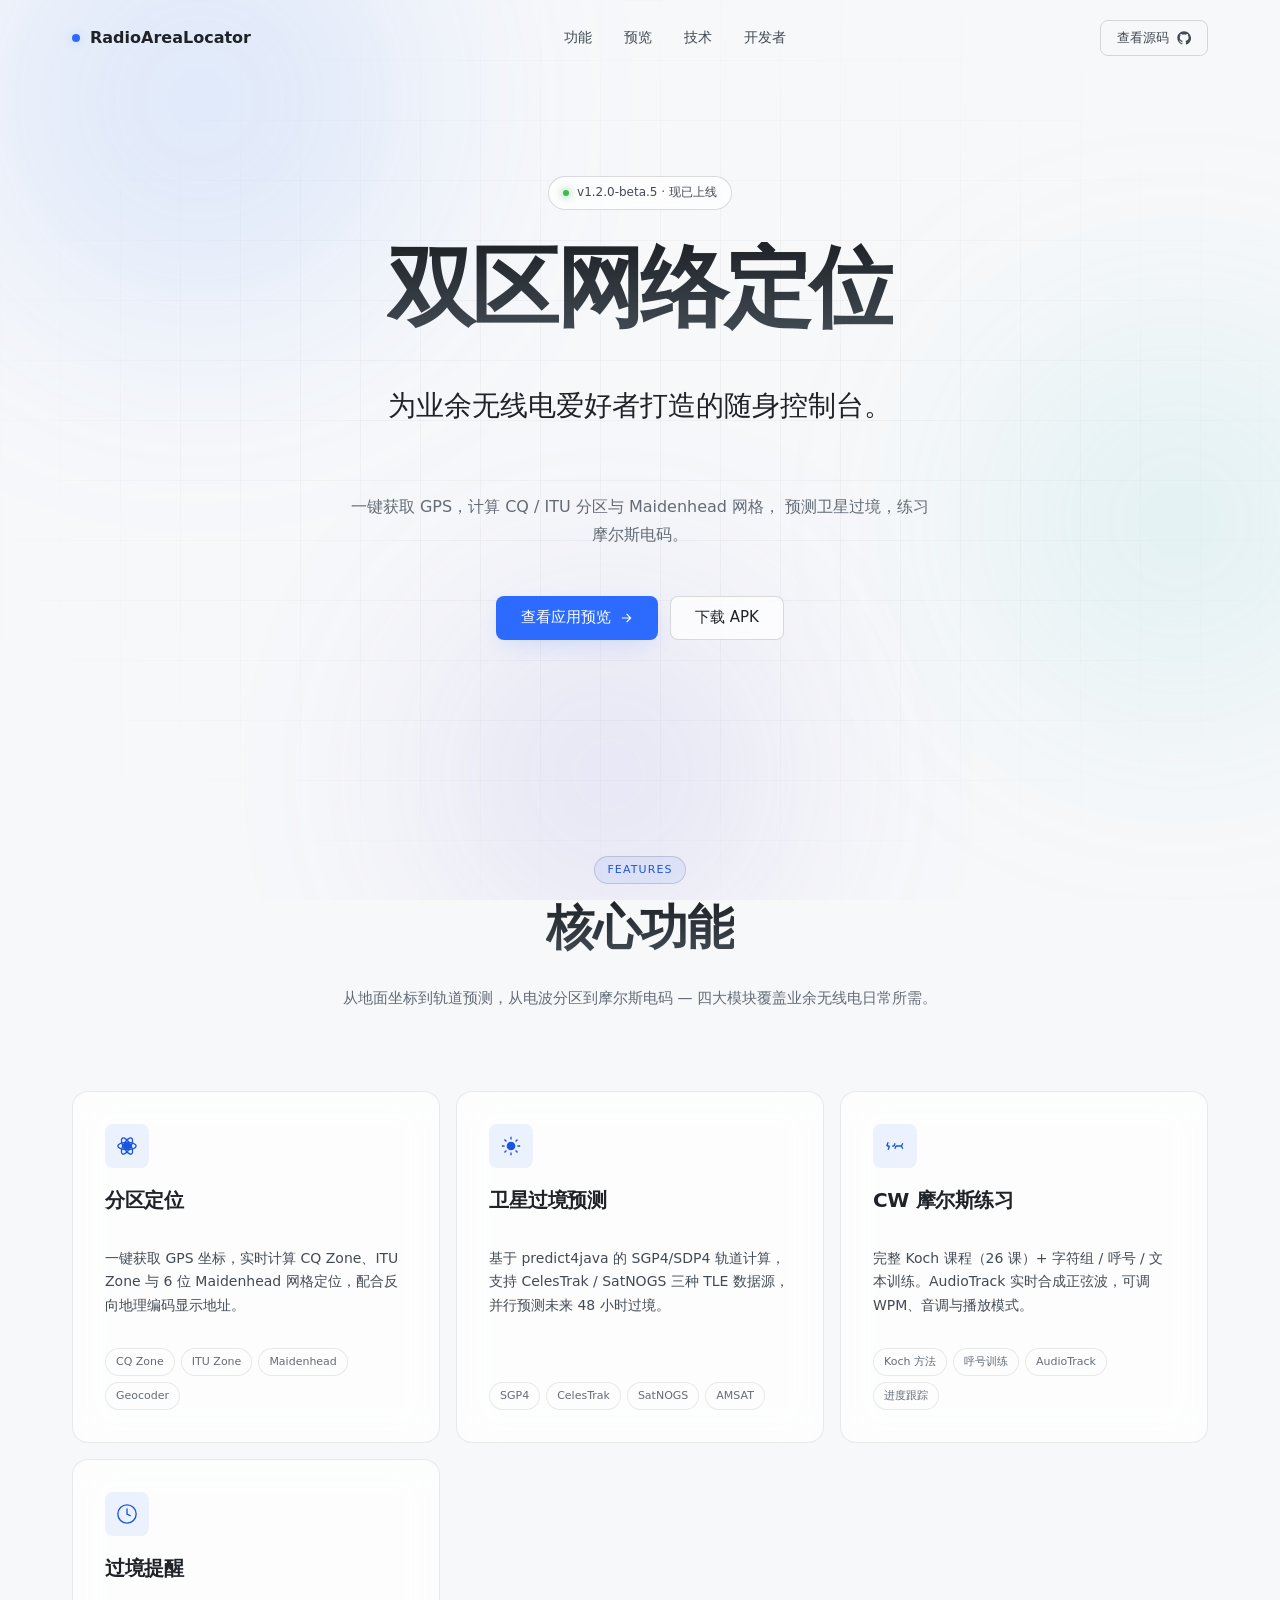
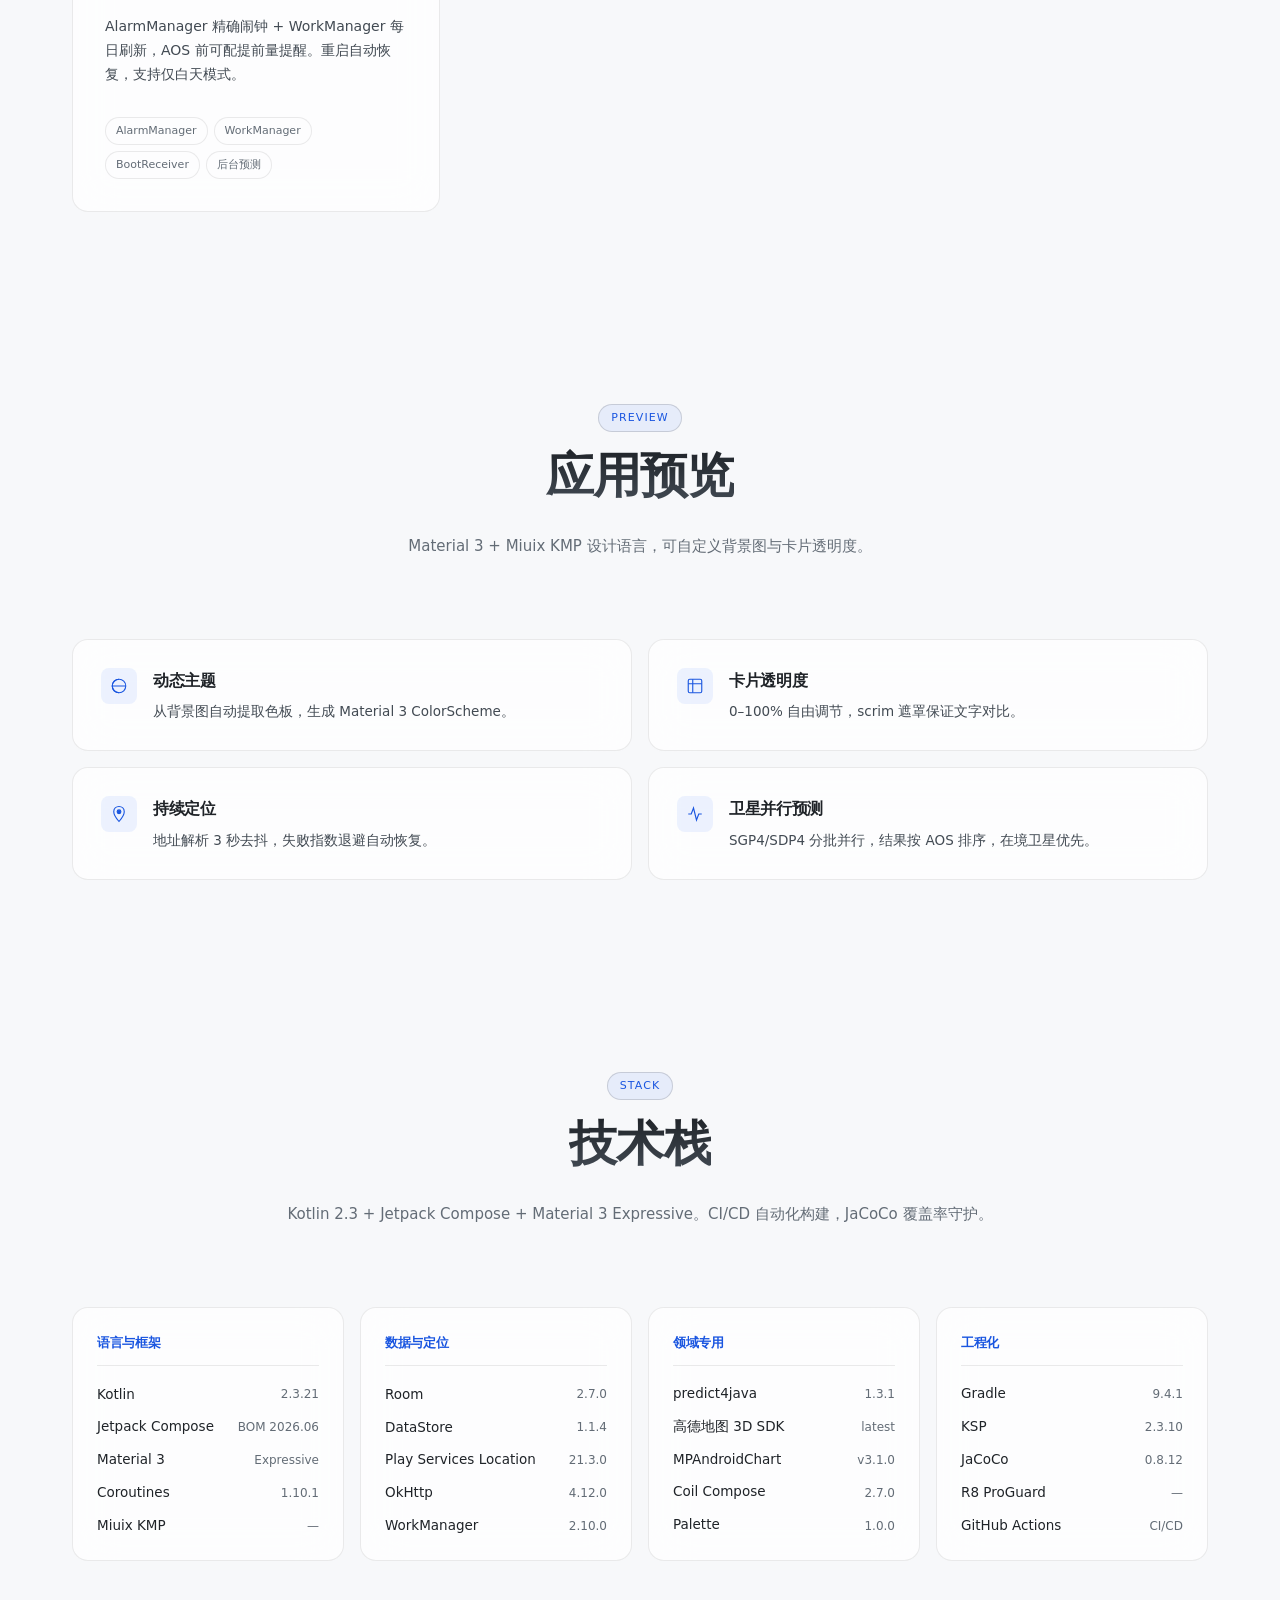
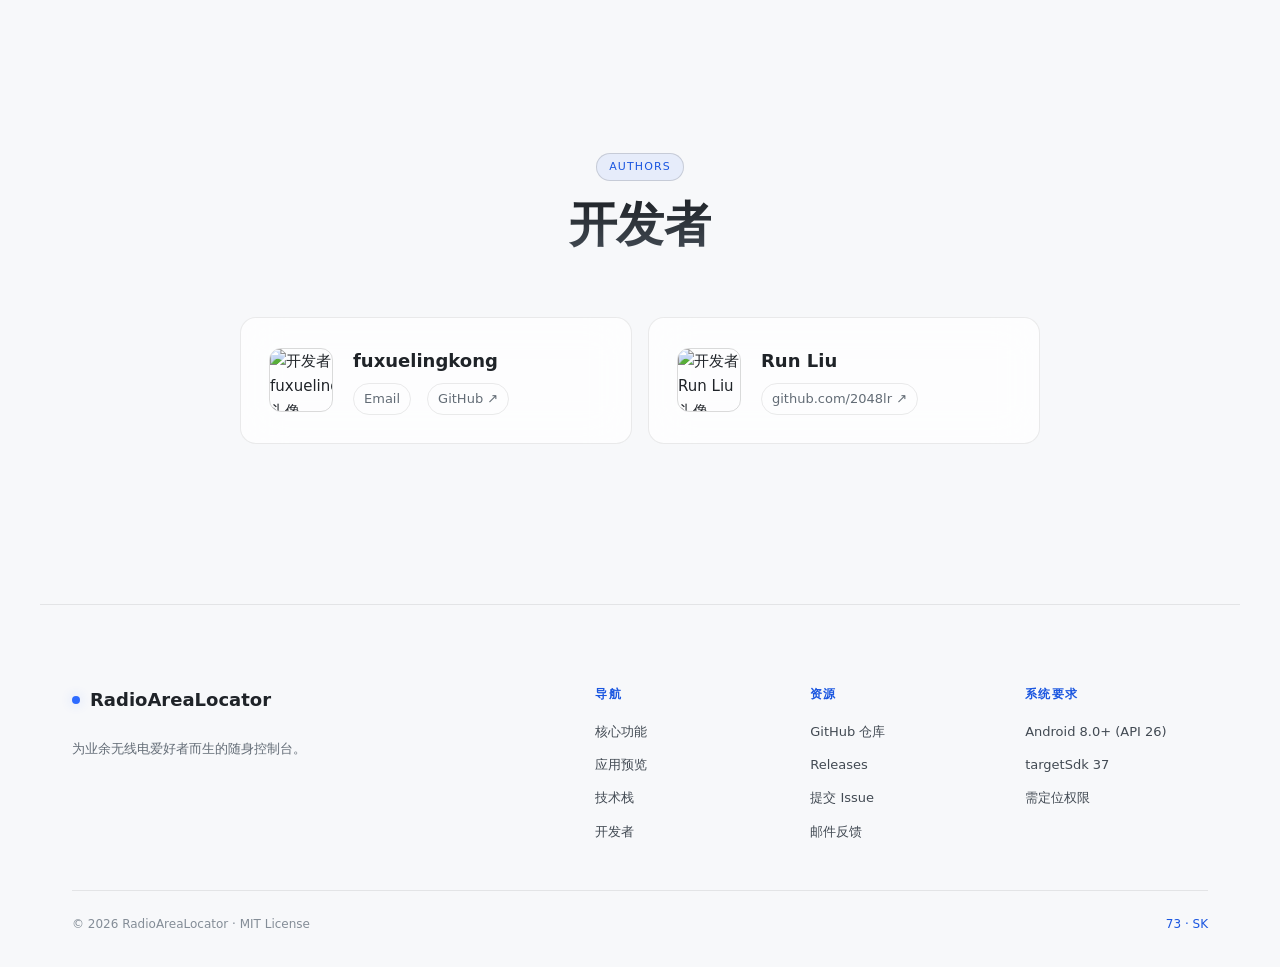
==== commit 97dfd10d: "feat: 分析仓库 Co-authored-by: traeagent <traeagent@users.noreply.github.com>" ====
--- a/website/index.html
+++ b/website/index.html
@@ -3,294 +3,197 @@
 <head>
     <meta charset="UTF-8">
     <meta name="viewport" content="width=device-width, initial-scale=1.0">
-    <meta name="description" content="RadioAreaLocator 双区网络定位 — 业余无线电爱好者的随身控制台。GPS 定位、CQ/ITU 分区、Maidenhead 网格、卫星过境预测、CW 摩尔斯电码练习。">
-    <meta name="theme-color" content="#050907">
-    <title>RadioAreaLocator · 双区网络定位</title>
+    <meta name="description" content="RadioAreaLocator 双区网络定位 — 业余无线电爱好者的随身控制台。GPS 定位、CQ/ITU 分区、Maidenhead 网格、卫星过境预测、CW 摩尔斯电码练习、过境提醒。">
+    <meta name="theme-color" content="#0B0E14" media="(prefers-color-scheme: dark)">
+    <meta name="theme-color" content="#F7F8FA" media="(prefers-color-scheme: light)">
+    <title>双区网络定位 · RadioAreaLocator</title>
     <link rel="preconnect" href="https://fonts.googleapis.com">
     <link rel="preconnect" href="https://fonts.gstatic.com" crossorigin>
-    <link href="https://fonts.googleapis.com/css2?family=Major+Mono+Display&family=JetBrains+Mono:wght@300;400;500;700&family=Noto+Sans+SC:wght@300;400;500;700;900&family=Sora:wght@400;600;800&display=swap" rel="stylesheet">
+    <style>
+        @font-face {
+            font-family: 'HarmonyOS Sans SC';
+            src: local('HarmonyOS Sans SC'), local('HarmonyOS_Sans_SC'),
+                 local('HarmonyOS Sans'), local('HarmonyOS_Sans');
+            font-display: swap;
+        }
+    </style>
     <link rel="stylesheet" href="./style.css">
 </head>
 <body>
-    <!-- 背景层：网格 + 噪点 + 扫描线 -->
-    <div class="bg-layer" aria-hidden="true">
-        <div class="bg-grid"></div>
-        <div class="bg-scanlines"></div>
-        <div class="bg-noise"></div>
-        <div class="bg-glow bg-glow--1"></div>
-        <div class="bg-glow bg-glow--2"></div>
-    </div>
-
-    <!-- 顶部状态条：Morse 码滚动 -->
-    <div class="ticker" aria-hidden="true">
-        <div class="ticker__track">
-            <span class="ticker__item">·· ·−·· −−· ··−−·· ·− −·· ·· ·−−· ·− −−− ··−·· − ·− ··· ·· ···−· ·· ·− −·</span>
-            <span class="ticker__item">−·−− −− ··· · ··−· ·· −· −·−· · ··· − ··· ··− ···</span>
-            <span class="ticker__item">·· ·−·· −−· ··−−·· ·− −·· ·· ·−−· ·− −−− ··−·· − ·− ··· ·· ···−· ·· ·− −·</span>
-            <span class="ticker__item">−·−− −− ··· · ··−· ·· −· −·−· · ··· − ··· ··− ···</span>
-        </div>
+    <!-- 背景光晕 -->
+    <div class="aurora" aria-hidden="true">
+        <div class="aurora__blob aurora__blob--1"></div>
+        <div class="aurora__blob aurora__blob--2"></div>
+        <div class="aurora__blob aurora__blob--3"></div>
+        <div class="aurora__grid"></div>
     </div>
 
     <!-- 顶部导航 -->
     <header class="nav">
         <a href="#" class="nav__brand">
-            <span class="nav__logo" aria-hidden="true">
-                <svg viewBox="0 0 32 32" width="28" height="28">
-                    <circle cx="16" cy="16" r="14" fill="none" stroke="currentColor" stroke-width="1.5"/>
-                    <circle cx="16" cy="16" r="3" fill="currentColor"/>
-                    <path d="M2 16 Q9 8 16 16 T30 16" fill="none" stroke="currentColor" stroke-width="1.5" opacity="0.7"/>
-                    <path d="M2 16 Q9 24 16 16 T30 16" fill="none" stroke="currentColor" stroke-width="1.5" opacity="0.4"/>
-                </svg>
-            </span>
-            <span class="nav__name">RadioAreaLocator</span>
+            <span class="nav__dot"></span>
+            <span>RadioAreaLocator</span>
         </a>
         <nav class="nav__links">
             <a href="#features">功能</a>
             <a href="#showcase">预览</a>
             <a href="#stack">技术</a>
-            <a href="#security">安全</a>
             <a href="#developer">开发者</a>
         </nav>
-        <div class="nav__meta">
-            <span class="badge">v1.2.0-beta.1</span>
-            <a class="nav__github" href="https://github.com" target="_blank" rel="noopener" aria-label="GitHub 仓库">
-                <svg viewBox="0 0 24 24" width="20" height="20" fill="currentColor"><path d="M12 .5C5.7.5.5 5.7.5 12c0 5.1 3.3 9.4 7.9 10.9.6.1.8-.3.8-.6v-2c-3.2.7-3.9-1.5-3.9-1.5-.5-1.3-1.3-1.7-1.3-1.7-1.1-.7.1-.7.1-.7 1.2.1 1.8 1.2 1.8 1.2 1 1.8 2.7 1.3 3.4 1 .1-.8.4-1.3.7-1.6-2.6-.3-5.3-1.3-5.3-5.7 0-1.3.5-2.3 1.2-3.1-.1-.3-.5-1.5.1-3.1 0 0 1-.3 3.3 1.2 1-.3 2-.4 3-.4s2 .1 3 .4c2.3-1.5 3.3-1.2 3.3-1.2.6 1.6.2 2.8.1 3.1.8.8 1.2 1.8 1.2 3.1 0 4.4-2.7 5.4-5.3 5.7.4.4.8 1.1.8 2.2v3.3c0 .3.2.7.8.6 4.6-1.5 7.9-5.8 7.9-10.9C23.5 5.7 18.3.5 12 .5z"/></svg>
-            </a>
-        </div>
+        <a class="nav__cta" href="https://github.com/fuxue-linkong/Dual-zone_network_positioning" target="_blank" rel="noopener">
+            <span>查看源码</span>
+            <svg viewBox="0 0 24 24" width="14" height="14" fill="currentColor"><path d="M12 .5C5.7.5.5 5.7.5 12c0 5.1 3.3 9.4 7.9 10.9.6.1.8-.3.8-.6v-2c-3.2.7-3.9-1.5-3.9-1.5-.5-1.3-1.3-1.7-1.3-1.7-1.1-.7.1-.7.1-.7 1.2.1 1.8 1.2 1.8 1.2 1 1.8 2.7 1.3 3.4 1 .1-.8.4-1.3.7-1.6-2.6-.3-5.3-1.3-5.3-5.7 0-1.3.5-2.3 1.2-3.1-.1-.3-.5-1.5.1-3.1 0 0 1-.3 3.3 1.2 1-.3 2-.4 3-.4s2 .1 3 .4c2.3-1.5 3.3-1.2 3.3-1.2.6 1.6.2 2.8.1 3.1.8.8 1.2 1.8 1.2 3.1 0 4.4-2.7 5.4-5.3 5.7.4.4.8 1.1.8 2.2v3.3c0 .3.2.7.8.6 4.6-1.5 7.9-5.8 7.9-10.9C23.5 5.7 18.3.5 12 .5z"/></svg>
+        </a>
     </header>
 
     <main>
         <!-- Hero -->
         <section class="hero">
-            <div class="hero__grid">
-                <div class="hero__content">
-                    <div class="hero__eyebrow">
-                        <span class="pulse"></span>
-                        <span>AMATEUR RADIO · ANDROID · KOTLIN</span>
-                    </div>
-                    <h1 class="hero__title">
-                        <span class="hero__title-cn">双区网络<br>定位</span>
-                        <span class="hero__title-en">RadioAreaLocator</span>
-                    </h1>
-                    <p class="hero__lead">
-                        为业余无线电爱好者打造的随身控制台。<br>
-                        一键获取 GPS，计算 <strong>CQ / ITU 分区</strong> 与 <strong>Maidenhead 网格</strong>，
-                        预测卫星过境，练习摩尔斯电码。
-                    </p>
-                    <div class="hero__cta">
-                        <a class="btn btn--primary" href="#showcase">
-                            <span>查看应用预览</span>
-                            <svg viewBox="0 0 24 24" width="16" height="16" fill="none" stroke="currentColor" stroke-width="2"><path d="M5 12h14M13 5l7 7-7 7"/></svg>
-                        </a>
-                        <a class="btn btn--ghost" href="https://github.com" target="_blank" rel="noopener">
-                            <svg viewBox="0 0 24 24" width="16" height="16" fill="currentColor"><path d="M12 .5C5.7.5.5 5.7.5 12c0 5.1 3.3 9.4 7.9 10.9.6.1.8-.3.8-.6v-2c-3.2.7-3.9-1.5-3.9-1.5-.5-1.3-1.3-1.7-1.3-1.7-1.1-.7.1-.7.1-.7 1.2.1 1.8 1.2 1.8 1.2 1 1.8 2.7 1.3 3.4 1 .1-.8.4-1.3.7-1.6-2.6-.3-5.3-1.3-5.3-5.7 0-1.3.5-2.3 1.2-3.1-.1-.3-.5-1.5.1-3.1 0 0 1-.3 3.3 1.2 1-.3 2-.4 3-.4s2 .1 3 .4c2.3-1.5 3.3-1.2 3.3-1.2.6 1.6.2 2.8.1 3.1.8.8 1.2 1.8 1.2 3.1 0 4.4-2.7 5.4-5.3 5.7.4.4.8 1.1.8 2.2v3.3c0 .3.2.7.8.6 4.6-1.5 7.9-5.8 7.9-10.9C23.5 5.7 18.3.5 12 .5z"/></svg>
-                            <span>查看源码</span>
-                        </a>
-                    </div>
-                    <div class="hero__stats">
-                        <div class="stat">
-                            <div class="stat__num">23</div>
-                            <div class="stat__label">业余卫星目录</div>
-                        </div>
-                        <div class="stat">
-                            <div class="stat__num">6</div>
-                            <div class="stat__label">位网格定位</div>
-                        </div>
-                        <div class="stat">
-                            <div class="stat__num">AES-256</div>
-                            <div class="stat__label">GCM 加密</div>
-                        </div>
-                        <div class="stat">
-                            <div class="stat__num">26+</div>
-                            <div class="stat__label">Koch 课程</div>
-                        </div>
-                    </div>
-                </div>
-
-                <!-- 示波器 / 信号可视化 -->
-                <div class="hero__visual" aria-hidden="true">
-                    <div class="scope">
-                        <div class="scope__frame">
-                            <div class="scope__header">
-                                <span class="scope__label">SIG · 144.390 MHz</span>
-                                <span class="scope__led scope__led--green"></span>
-                            </div>
-                            <svg class="scope__wave" viewBox="0 0 400 200" preserveAspectRatio="none">
-                                <defs>
-                                    <linearGradient id="waveGrad" x1="0" x2="0" y1="0" y2="1">
-                                        <stop offset="0%" stop-color="#36D167" stop-opacity="0.6"/>
-                                        <stop offset="100%" stop-color="#36D167" stop-opacity="0"/>
-                                    </linearGradient>
-                                </defs>
-                                <g class="scope__grid">
-                                    <line x1="0" y1="50" x2="400" y2="50"/>
-                                    <line x1="0" y1="100" x2="400" y2="100"/>
-                                    <line x1="0" y1="150" x2="400" y2="150"/>
-                                    <line x1="100" y1="0" x2="100" y2="200"/>
-                                    <line x1="200" y1="0" x2="200" y2="200"/>
-                                    <line x1="300" y1="0" x2="300" y2="200"/>
-                                </g>
-                                <path class="scope__path" d="M0,100 L40,100 L50,40 L60,160 L70,40 L80,160 L90,100 L160,100 L170,30 L180,170 L190,30 L200,170 L210,100 L300,100 L310,50 L320,150 L330,50 L340,150 L350,100 L400,100"/>
-                                <path class="scope__fill" d="M0,100 L40,100 L50,40 L60,160 L70,40 L80,160 L90,100 L160,100 L170,30 L180,170 L190,30 L200,170 L210,100 L300,100 L310,50 L320,150 L330,50 L340,150 L350,100 L400,100 L400,200 L0,200 Z" fill="url(#waveGrad)"/>
-                            </svg>
-                            <div class="scope__footer">
-                                <span>SIG-OUT</span>
-                                <span class="scope__bars" aria-hidden="true">
-                                    <i></i><i></i><i></i><i></i><i></i><i></i><i></i>
-                                </span>
-                                <span>WPM 15</span>
-                            </div>
-                        </div>
-
-                        <!-- 雷达扫描 -->
-                        <div class="radar">
-                            <div class="radar__ring radar__ring--1"></div>
-                            <div class="radar__ring radar__ring--2"></div>
-                            <div class="radar__ring radar__ring--3"></div>
-                            <div class="radar__sweep"></div>
-                            <div class="radar__blip radar__blip--1"></div>
-                            <div class="radar__blip radar__blip--2"></div>
-                            <div class="radar__blip radar__blip--3"></div>
-                            <div class="radar__center"></div>
-                            <div class="radar__label">SAT TRACK</div>
-                        </div>
-                    </div>
-                </div>
+            <div class="hero__badge">
+                <span class="hero__badge-dot"></span>
+                <span>v1.2.0-beta.5 · 现已上线</span>
+            </div>
+            <h1 class="hero__title">
+                双区网络定位
+            </h1>
+            <p class="hero__subtitle">
+                为业余无线电爱好者打造的随身控制台。
+            </p>
+            <p class="hero__desc">
+                一键获取 GPS，计算 CQ / ITU 分区与 Maidenhead 网格，
+                预测卫星过境，练习摩尔斯电码。
+            </p>
+            <div class="hero__cta">
+                <a class="btn btn--primary" href="#showcase">
+                    查看应用预览
+                    <svg viewBox="0 0 24 24" width="14" height="14" fill="none" stroke="currentColor" stroke-width="2"><path d="M5 12h14M13 5l7 7-7 7"/></svg>
+                </a>
+                <a class="btn btn--ghost" href="https://github.com/fuxue-linkong/Dual-zone_network_positioning/releases/latest" target="_blank" rel="noopener">下载 APK</a>
             </div>
         </section>
 
         <!-- 功能 -->
         <section id="features" class="section">
-            <header class="section__head">
-                <div class="section__index">01 / 核心功能</div>
-                <h2 class="section__title">一台设备，<br>连接整片天空</h2>
-                <p class="section__desc">从地面坐标到轨道预测，从电波分区到摩尔斯电码 — 五大模块覆盖业余无线电日常所需。</p>
-            </header>
+            <div class="section__head">
+                <span class="section__tag">FEATURES</span>
+                <h2 class="section__title">核心功能</h2>
+                <p class="section__desc">从地面坐标到轨道预测，从电波分区到摩尔斯电码 — 四大模块覆盖业余无线电日常所需。</p>
+            </div>
 
             <div class="features">
-                <article class="feature feature--accent">
-                    <div class="feature__icon">
-                        <svg viewBox="0 0 24 24" width="28" height="28" fill="none" stroke="currentColor" stroke-width="1.5">
-                            <path d="M12 2v3M12 19v3M2 12h3M19 12h3M4.9 4.9l2.1 2.1M17 17l2.1 2.1M4.9 19.1L7 17M17 7l2.1-2.1"/>
-                            <circle cx="12" cy="12" r="4" fill="currentColor"/>
-                        </svg>
-                    </div>
-                    <h3 class="feature__title">分区定位</h3>
-                    <p class="feature__text">一键获取 GPS 坐标，实时计算 <em>CQ Zone</em>、<em>ITU Zone</em> 与 6 位 <em>Maidenhead</em> 网格定位，配合反向地理编码显示地址。</p>
-                    <ul class="feature__tags">
-                        <li>CQ Zone</li>
-                        <li>ITU Zone</li>
-                        <li>Maidenhead Grid</li>
-                        <li>Geocoder</li>
-                    </ul>
-                </article>
-
                 <article class="feature">
                     <div class="feature__icon">
-                        <svg viewBox="0 0 24 24" width="28" height="28" fill="none" stroke="currentColor" stroke-width="1.5">
+                        <svg viewBox="0 0 24 24" width="22" height="22" fill="none" stroke="currentColor" stroke-width="1.5">
                             <circle cx="12" cy="12" r="3" fill="currentColor"/>
                             <ellipse cx="12" cy="12" rx="10" ry="4"/>
                             <ellipse cx="12" cy="12" rx="10" ry="4" transform="rotate(60 12 12)"/>
                             <ellipse cx="12" cy="12" rx="10" ry="4" transform="rotate(120 12 12)"/>
                         </svg>
                     </div>
-                    <h3 class="feature__title">卫星过境预测</h3>
-                    <p class="feature__text">基于 <em>predict4java</em> 的 SGP4/SDP4 轨道计算，支持 CelesTrak / SatNOGS 三种 TLE 数据源，并行预测未来 48 小时过境。</p>
-                    <ul class="feature__tags">
-                        <li>SGP4</li>
-                        <li>CelesTrak</li>
-                        <li>SatNOGS</li>
-                        <li>AMSAT 状态</li>
-                    </ul>
+                    <h3 class="feature__title">分区定位</h3>
+                    <p class="feature__text">一键获取 GPS 坐标，实时计算 CQ Zone、ITU Zone 与 6 位 Maidenhead 网格定位，配合反向地理编码显示地址。</p>
+                    <div class="feature__tags">
+                        <span>CQ Zone</span><span>ITU Zone</span><span>Maidenhead</span><span>Geocoder</span>
+                    </div>
                 </article>
 
                 <article class="feature">
                     <div class="feature__icon">
-                        <svg viewBox="0 0 24 24" width="28" height="28" fill="none" stroke="currentColor" stroke-width="1.5">
+                        <svg viewBox="0 0 24 24" width="22" height="22" fill="none" stroke="currentColor" stroke-width="1.5">
+                            <path d="M12 2v3M12 19v3M2 12h3M19 12h3M4.9 4.9l2.1 2.1M17 17l2.1 2.1M4.9 19.1L7 17M17 7l2.1-2.1"/>
+                            <circle cx="12" cy="12" r="4" fill="currentColor"/>
+                        </svg>
+                    </div>
+                    <h3 class="feature__title">卫星过境预测</h3>
+                    <p class="feature__text">基于 predict4java 的 SGP4/SDP4 轨道计算，支持 CelesTrak / SatNOGS 三种 TLE 数据源，并行预测未来 48 小时过境。</p>
+                    <div class="feature__tags">
+                        <span>SGP4</span><span>CelesTrak</span><span>SatNOGS</span><span>AMSAT</span>
+                    </div>
+                </article>
+
+                <article class="feature">
+                    <div class="feature__icon">
+                        <svg viewBox="0 0 24 24" width="22" height="22" fill="none" stroke="currentColor" stroke-width="1.5">
                             <path d="M3 12h3M9 12h2M13 12h6M3 12l1.5-4M6 12l-1.5 4M11 12l1-3M13 12l-1 3M19 12l1.5-3M19 12l1.5 3"/>
                         </svg>
                     </div>
                     <h3 class="feature__title">CW 摩尔斯练习</h3>
                     <p class="feature__text">完整 Koch 课程（26 课）+ 字符组 / 呼号 / 文本训练。AudioTrack 实时合成正弦波，可调 WPM、音调与播放模式。</p>
-                    <ul class="feature__tags">
-                        <li>Koch 方法</li>
-                        <li>呼号训练</li>
-                        <li>AudioTrack</li>
-                        <li>进度跟踪</li>
-                    </ul>
+                    <div class="feature__tags">
+                        <span>Koch 方法</span><span>呼号训练</span><span>AudioTrack</span><span>进度跟踪</span>
+                    </div>
                 </article>
 
                 <article class="feature">
                     <div class="feature__icon">
-                        <svg viewBox="0 0 24 24" width="28" height="28" fill="none" stroke="currentColor" stroke-width="1.5">
+                        <svg viewBox="0 0 24 24" width="22" height="22" fill="none" stroke="currentColor" stroke-width="1.5">
                             <path d="M12 2a10 10 0 0 0-10 10 10 10 0 0 0 10 10 10 10 0 0 0 10-10 10 10 0 0 0-10-10z M12 6v6l4 2"/>
                         </svg>
                     </div>
                     <h3 class="feature__title">过境提醒</h3>
                     <p class="feature__text">AlarmManager 精确闹钟 + WorkManager 每日刷新，AOS 前可配提前量提醒。重启自动恢复，支持仅白天模式。</p>
-                    <ul class="feature__tags">
-                        <li>AlarmManager</li>
-                        <li>WorkManager</li>
-                        <li>BootReceiver</li>
-                        <li>后台预测</li>
-                    </ul>
-                </article>
-
-                <article class="feature feature--wide">
-                    <div class="feature__icon">
-                        <svg viewBox="0 0 24 24" width="28" height="28" fill="none" stroke="currentColor" stroke-width="1.5">
-                            <path d="M12 2v2M12 20v2M4.2 4.2l1.4 1.4M18.4 18.4l1.4 1.4M2 12h2M20 12h2M4.2 19.8l1.4-1.4M18.4 5.6l1.4-1.4"/>
-                            <circle cx="12" cy="12" r="5" fill="currentColor"/>
-                        </svg>
-                    </div>
-                    <h3 class="feature__title">天气与每日一言</h3>
-                    <p class="feature__text">高德天气 API 30 分钟自动刷新；hitokoto.cn 一言服务每日一句，失败回退本地文案池 — 让控制台也有温度。</p>
-                    <ul class="feature__tags">
-                        <li>高德天气 API</li>
-                        <li>Hitokoto</li>
-                        <li>本地兜底</li>
-                    </ul>
-                </article>
-            </div>
-        </section>
-
-        <!-- 截图展示 -->
-        <section id="showcase" class="section section--showcase">
-            <header class="section__head">
-                <div class="section__index">02 / 应用预览</div>
-                <h2 class="section__title">实时信号，<br>一目了然</h2>
-                <p class="section__desc">Material 3 + Miuix KMP 设计语言，可自定义背景图与卡片透明度，让数据在指尖流动。</p>
-            </header>
-
-            <div class="showcase showcase--text">
-                <aside class="showcase__notes">
-                    <div class="note">
-                        <div class="note__label">动态主题</div>
-                        <p>从背景图自动提取色板，生成 Material 3 ColorScheme。状态栏透明跟随背景，沉浸式体验。</p>
-                    </div>
-                    <div class="note">
-                        <div class="note__label">卡片透明度</div>
-                        <p>0–100% 自由调节，背景图与卡片内容可读性平衡。scrim 遮罩反向缩放保证文字对比。</p>
-                    </div>
-                    <div class="note">
-                        <div class="note__label">持续定位</div>
-                        <p>首次定位后启动持续监听，地址解析 3 秒去抖。失败指数退避自动恢复，移动中无感更新。</p>
-                    </div>
-                    <div class="note">
-                        <div class="note__label">卫星并行预测</div>
-                        <p>SGP4/SDP4 计算分批并行，CPU 密集任务在 Default 调度器执行，结果按 AOS 排序，在境卫星优先。</p>
-                    </div>
-                </aside>
+                    <div class="feature__tags">
+                        <span>AlarmManager</span><span>WorkManager</span><span>BootReceiver</span><span>后台预测</span>
+                    </div>
+                </article>
+            </div>
+        </section>
+
+        <!-- 应用预览 -->
+        <section id="showcase" class="section">
+            <div class="section__head">
+                <span class="section__tag">PREVIEW</span>
+                <h2 class="section__title">应用预览</h2>
+                <p class="section__desc">Material 3 + Miuix KMP 设计语言，可自定义背景图与卡片透明度。</p>
+            </div>
+
+            <div class="notes">
+                <div class="note">
+                    <div class="note__icon">
+                        <svg viewBox="0 0 24 24" width="18" height="18" fill="none" stroke="currentColor" stroke-width="1.5"><circle cx="12" cy="12" r="9"/><path d="M12 3a9 9 0 0 0 0 18M3 12h18"/></svg>
+                    </div>
+                    <div>
+                        <h3 class="note__title">动态主题</h3>
+                        <p class="note__text">从背景图自动提取色板，生成 Material 3 ColorScheme。</p>
+                    </div>
+                </div>
+                <div class="note">
+                    <div class="note__icon">
+                        <svg viewBox="0 0 24 24" width="18" height="18" fill="none" stroke="currentColor" stroke-width="1.5"><rect x="3" y="3" width="18" height="18" rx="2"/><path d="M3 9h18M9 3v18"/></svg>
+                    </div>
+                    <div>
+                        <h3 class="note__title">卡片透明度</h3>
+                        <p class="note__text">0–100% 自由调节，scrim 遮罩保证文字对比。</p>
+                    </div>
+                </div>
+                <div class="note">
+                    <div class="note__icon">
+                        <svg viewBox="0 0 24 24" width="18" height="18" fill="none" stroke="currentColor" stroke-width="1.5"><path d="M12 2C8 2 5 5 5 9c0 5 7 13 7 13s7-8 7-13c0-4-3-7-7-7z"/><circle cx="12" cy="9" r="2.5" fill="currentColor"/></svg>
+                    </div>
+                    <div>
+                        <h3 class="note__title">持续定位</h3>
+                        <p class="note__text">地址解析 3 秒去抖，失败指数退避自动恢复。</p>
+                    </div>
+                </div>
+                <div class="note">
+                    <div class="note__icon">
+                        <svg viewBox="0 0 24 24" width="18" height="18" fill="none" stroke="currentColor" stroke-width="1.5"><path d="M3 12h4l3-8 4 16 3-8h4"/></svg>
+                    </div>
+                    <div>
+                        <h3 class="note__title">卫星并行预测</h3>
+                        <p class="note__text">SGP4/SDP4 分批并行，结果按 AOS 排序，在境卫星优先。</p>
+                    </div>
+                </div>
             </div>
         </section>
 
         <!-- 技术栈 -->
         <section id="stack" class="section">
-            <header class="section__head">
-                <div class="section__index">03 / 技术栈</div>
-                <h2 class="section__title">现代 Android，<br>工程化构建</h2>
-                <p class="section__desc">Kotlin 2.3 + Jetpack Compose + Material 3 Expressive。CI/CD 零密钥配置，JaCoCo 覆盖率守护。</p>
-            </header>
+            <div class="section__head">
+                <span class="section__tag">STACK</span>
+                <h2 class="section__title">技术栈</h2>
+                <p class="section__desc">Kotlin 2.3 + Jetpack Compose + Material 3 Expressive。CI/CD 自动化构建，JaCoCo 覆盖率守护。</p>
+            </div>
 
             <div class="stack">
                 <div class="stack__group">
@@ -336,147 +239,78 @@
             </div>
         </section>
 
-        <!-- 安全设计 -->
-        <section id="security" class="section section--security">
-            <header class="section__head">
-                <div class="section__index">04 / 安全设计</div>
-                <h2 class="section__title">三碎片密钥，<br>零 Secrets 构建</h2>
-                <p class="section__desc">摆脱 GitHub Secrets 依赖。AES-256-GCM 加密敏感信息，密钥分散三处，包名绑定防重打包。</p>
-            </header>
-
-            <div class="crypto">
-                <div class="crypto__diagram" aria-hidden="true">
-                    <div class="shard shard--a">
-                        <div class="shard__label">Shard A</div>
-                        <div class="shard__hex">5C 3A 91 F7 2E D4 08 B6</div>
-                        <div class="shard__src">BuildConfig</div>
-                    </div>
-                    <div class="shard__op">⊕</div>
-                    <div class="shard shard--b">
-                        <div class="shard__label">Shard B</div>
-                        <div class="shard__hex">3F C8 52 A1 9D E0 44 2C</div>
-                        <div class="shard__src">混淆字节</div>
-                    </div>
-                    <div class="shard__op">⊕</div>
-                    <div class="shard shard--c">
-                        <div class="shard__label">Shard C</div>
-                        <div class="shard__hex">SHA-256(pkg + SALT)</div>
-                        <div class="shard__src">运行时派生</div>
-                    </div>
-                    <div class="shard__op">=</div>
-                    <div class="shard shard--key">
-                        <div class="shard__label">Master Key</div>
-                        <div class="shard__hex">256-bit AES Key</div>
-                        <div class="shard__src">AES-256-GCM</div>
-                    </div>
-                </div>
-
-                <div class="crypto__detail">
-                    <div class="crypto__item">
-                        <span class="crypto__num">01</span>
-                        <h4>开发端加密</h4>
-                        <p>明文 API Key 通过 <code>gradle encryptSecrets</code> 任务加密为 <code>secrets.dat</code>，提交入库。</p>
-                    </div>
-                    <div class="crypto__item">
-                        <span class="crypto__num">02</span>
-                        <h4>运行时组装</h4>
-                        <p>应用启动时从 BuildConfig + 混淆数组 + 包名派生 三处组装主密钥，XOR 还原。</p>
-                    </div>
-                    <div class="crypto__item">
-                        <span class="crypto__num">03</span>
-                        <h4>防重打包</h4>
-                        <p>ShardC 绑定 <code>context.packageName</code>，重打包后包名变更 → 主密钥不匹配 → GCM 认证失败。</p>
-                    </div>
-                    <div class="crypto__item">
-                        <span class="crypto__num">04</span>
-                        <h4>CI 零配置</h4>
-                        <p>密文已在仓库，所有碎片已在代码中。CI 检出即构建，无需任何 GitHub Secrets。</p>
-                    </div>
-                </div>
-            </div>
-        </section>
-
         <!-- 开发者 -->
-        <section id="developer" class="section section--developer">
-            <header class="section__head">
-                <div class="section__index">05 / 关于开发者</div>
-                <h2 class="section__title">一个学生，<br>一份热爱</h2>
-            </header>
-
-            <div class="dev">
-                <div class="dev__avatar">
-                    <img src="./images/avatar.jpg" alt="开发者头像" loading="lazy"/>
-                    <div class="dev__ring" aria-hidden="true"></div>
-                </div>
-                <div class="dev__body">
-                    <p class="dev__quote">
-                        “本人不是 HAM，仅是对于业余无线电略为感兴趣，做这个只是周边人是业余无线电爱好者所提出想法，帮助实现而已，顺便学习学习开发过程。”
-                    </p>
-                    <p class="dev__bio">
-                        一个苦命学生族，借着周边 HAM 朋友的想法，用 AI 协助构建了这款应用 — 既是为业余无线电圈子尽一份力，也是为了在高考之前多学一点开发。
-                    </p>
-
-                    <div class="dev__meta">
-                        <div class="dev__row">
-                            <span class="dev__key">身份</span>
-                            <span class="dev__val">学生 · 业余开发者</span>
+        <section id="developer" class="section">
+            <div class="section__head">
+                <span class="section__tag">AUTHORS</span>
+                <h2 class="section__title">开发者</h2>
+            </div>
+
+            <div class="devs">
+                <article class="dev-card">
+                    <div class="dev__avatar">
+                        <img src="./images/avatar.jpg" alt="开发者 fuxuelingkong 头像" loading="lazy"/>
+                    </div>
+                    <div class="dev-card__body">
+                        <div class="dev__name">fuxuelingkong</div>
+                        <div class="dev-card__meta">
+                            <a class="dev__link" href="mailto:fuxuelingkong@outlook.com">Email</a>
+                            <a class="dev__link" href="https://github.com/fuxue-linkong" target="_blank" rel="noopener">GitHub ↗</a>
                         </div>
-                        <div class="dev__row">
-                            <span class="dev__key">兴趣</span>
-                            <span class="dev__val">业余无线电 · Android 开发</span>
+                    </div>
+                </article>
+
+                <article class="dev-card">
+                    <div class="dev__avatar">
+                        <img src="https://github.com/2048lr.png" alt="开发者 Run Liu 头像" loading="lazy"/>
+                    </div>
+                    <div class="dev-card__body">
+                        <div class="dev__name">Run Liu</div>
+                        <div class="dev-card__meta">
+                            <a class="dev__link" href="https://github.com/2048lr" target="_blank" rel="noopener">github.com/2048lr ↗</a>
                         </div>
-                        <div class="dev__row">
-                            <span class="dev__key">联系</span>
-                            <a class="dev__mail" href="mailto:fuxuelingkong@outlook.com">fuxuelingkong@outlook.com</a>
-                        </div>
-                        <div class="dev__row">
-                            <span class="dev__key">反馈</span>
-                            <span class="dev__val">欢迎在 GitHub Issue 提出建议或 bug</span>
-                        </div>
-                    </div>
-
-                    <div class="dev__note">
-                        <span>“考证嘛……估计高考后再考吧？我也不清楚到底会不会考，毕竟学生还得为学业为重。”</span>
-                    </div>
-                </div>
+                    </div>
+                </article>
             </div>
         </section>
     </main>
 
     <!-- 页脚 -->
     <footer class="footer">
-        <div class="footer__grid">
+        <div class="footer__top">
             <div class="footer__brand">
-                <div class="footer__logo">RadioAreaLocator</div>
+                <div class="footer__logo">
+                    <span class="footer__dot"></span>
+                    RadioAreaLocator
+                </div>
                 <p class="footer__tagline">为业余无线电爱好者而生的随身控制台。</p>
-                <div class="footer__morse" aria-hidden="true">
-                    <span>−· ·− ·−·· ·· ··−</span>
-                </div>
-            </div>
-            <div class="footer__col">
-                <h4>导航</h4>
-                <a href="#features">核心功能</a>
-                <a href="#showcase">应用预览</a>
-                <a href="#stack">技术栈</a>
-                <a href="#security">安全设计</a>
-                <a href="#developer">开发者</a>
-            </div>
-            <div class="footer__col">
-                <h4>资源</h4>
-                <a href="https://github.com" target="_blank" rel="noopener">GitHub 仓库</a>
-                <a href="https://github.com/issues" target="_blank" rel="noopener">提交 Issue</a>
-                <a href="mailto:fuxuelingkong@outlook.com">邮件反馈</a>
-            </div>
-            <div class="footer__col">
-                <h4>系统要求</h4>
-                <span>Android 8.0+ (API 26)</span>
-                <span>targetSdk 37</span>
-                <span>需定位权限</span>
+            </div>
+            <div class="footer__cols">
+                <div class="footer__col">
+                    <h4>导航</h4>
+                    <a href="#features">核心功能</a>
+                    <a href="#showcase">应用预览</a>
+                    <a href="#stack">技术栈</a>
+                    <a href="#developer">开发者</a>
+                </div>
+                <div class="footer__col">
+                    <h4>资源</h4>
+                    <a href="https://github.com/fuxue-linkong/Dual-zone_network_positioning" target="_blank" rel="noopener">GitHub 仓库</a>
+                    <a href="https://github.com/fuxue-linkong/Dual-zone_network_positioning/releases" target="_blank" rel="noopener">Releases</a>
+                    <a href="https://github.com/fuxue-linkong/Dual-zone_network_positioning/issues" target="_blank" rel="noopener">提交 Issue</a>
+                    <a href="mailto:fuxuelingkong@outlook.com">邮件反馈</a>
+                </div>
+                <div class="footer__col">
+                    <h4>系统要求</h4>
+                    <span>Android 8.0+ (API 26)</span>
+                    <span>targetSdk 37</span>
+                    <span>需定位权限</span>
+                </div>
             </div>
         </div>
         <div class="footer__bar">
             <span>© 2026 RadioAreaLocator · MIT License</span>
-            <span class="footer__sig">SIGNAL · LOCKED · 73</span>
+            <span class="footer__sig">73 · SK</span>
         </div>
     </footer>
 
--- a/website/style.css
+++ b/website/style.css
@@ -1,1089 +1,668 @@
-/* ════════════════════════════════════════════════════════════
-   RadioAreaLocator · 宣传网页样式
-   美学方向：复古业余无线电控制台 / CRT 磷光绿 / 仪表盘
-   ════════════════════════════════════════════════════════════ */
-
-/* ---------- 设计令牌 ---------- */
+/* ============================================================
+   RadioAreaLocator · DeepSeek 风格设计系统
+   深色画布 · 大气蓝渐变 · 居中布局 · 鸿蒙字体
+   ============================================================ */
+
 :root {
-    /* 背景 */
-    --bg-deep: #050907;
-    --bg-base: #0A0F0C;
-    --bg-surface: #0E1410;
-    --bg-card: rgba(20, 30, 22, 0.55);
-    --bg-card-solid: #131A15;
-
-    /* 文本 */
-    --text: #E2E3DE;
-    --text-dim: #8B938A;
-    --text-faint: #5A635A;
-
-    /* 主题色：磷光绿（取自应用 dark theme primary） */
-    --phosphor: #36D167;
-    --phosphor-bright: #6BFF92;
-    --phosphor-dim: #1F6B3A;
-    --phosphor-glow: rgba(54, 209, 103, 0.45);
-    --phosphor-soft: rgba(54, 209, 103, 0.12);
-
-    /* 辅助色 */
-    --amber: #FFB84D;
-    --azure: #A3CDDA;
-    --rust: #FF6B5B;
-
-    /* 边界 */
-    --border: rgba(54, 209, 103, 0.18);
-    --border-soft: rgba(255, 255, 255, 0.06);
-    --border-strong: rgba(54, 209, 103, 0.4);
-
-    /* 字体 */
-    --font-display: 'Major Mono Display', 'JetBrains Mono', monospace;
-    --font-mono: 'JetBrains Mono', 'Noto Sans SC', monospace;
-    --font-sans: 'Sora', 'Noto Sans SC', system-ui, sans-serif;
-    --font-cn: 'Noto Sans SC', 'Sora', sans-serif;
-
-    /* 阴影 */
-    --shadow-card: 0 1px 0 rgba(255,255,255,0.04) inset, 0 24px 48px -24px rgba(0,0,0,0.6);
-    --shadow-glow: 0 0 40px -8px var(--phosphor-glow);
-
-    /* 缓动 */
-    --ease-out: cubic-bezier(0.16, 1, 0.3, 1);
-    --ease-in-out: cubic-bezier(0.65, 0, 0.35, 1);
-}
-
-/* ---------- 基础重置 ---------- */
+    /* 颜色：午夜深空 + 大气蓝 */
+    --bg-base: #0B0E14;
+    --bg-elevated: #11151D;
+    --bg-card: rgba(22, 27, 34, 0.6);
+    --bg-card-hover: rgba(30, 36, 46, 0.8);
+
+    --text-primary: #E6EDF3;
+    --text-secondary: #B1BAC4;
+    --text-tertiary: #7D8590;
+    --text-muted: #4A5159;
+
+    --border: rgba(255, 255, 255, 0.06);
+    --border-strong: rgba(255, 255, 255, 0.12);
+
+    /* 强调色 */
+    --accent: #4D8FFF;
+    --accent-bright: #6BA3FF;
+    --accent-glow: rgba(77, 143, 255, 0.4);
+    --accent-soft: rgba(77, 143, 255, 0.12);
+
+    --cyan: #5AC8C8;
+    --green: #3FB950;
+
+    /* 字体：鸿蒙优先 */
+    --font-sans: 'HarmonyOS Sans SC', 'HarmonyOS Sans', 'PingFang SC',
+                 'Microsoft YaHei', system-ui, sans-serif;
+
+    /* 圆角 */
+    --radius-sm: 8px;
+    --radius-md: 12px;
+    --radius-lg: 16px;
+    --radius-xl: 24px;
+
+    /* 容器 */
+    --container: 1200px;
+}
+
+/* ---------- 浅色模式覆盖（系统未启用深色时） ---------- */
+@media (prefers-color-scheme: light) {
+    :root {
+        --bg-base: #F7F8FA;
+        --bg-elevated: #FFFFFF;
+        --bg-card: rgba(255, 255, 255, 0.72);
+        --bg-card-hover: rgba(255, 255, 255, 0.95);
+
+        --text-primary: #1F2328;
+        --text-secondary: #424A53;
+        --text-tertiary: #636C76;
+        --text-muted: #848D97;
+
+        --border: rgba(0, 0, 0, 0.08);
+        --border-strong: rgba(0, 0, 0, 0.14);
+
+        --accent: #2D6BFF;
+        --accent-bright: #1A56E0;
+        --accent-glow: rgba(45, 107, 255, 0.22);
+        --accent-soft: rgba(45, 107, 255, 0.08);
+    }
+}
+
+/* ---------- 重置 ---------- */
 *, *::before, *::after { box-sizing: border-box; }
-
 html { scroll-behavior: smooth; }
-
 body {
     margin: 0;
-    background: var(--bg-deep);
-    color: var(--text);
-    font-family: var(--font-cn);
-    font-size: 16px;
+    background: var(--bg-base);
+    color: var(--text-primary);
+    font-family: var(--font-sans);
+    font-size: 15px;
     line-height: 1.65;
     -webkit-font-smoothing: antialiased;
-    -moz-osx-font-smoothing: grayscale;
+    text-rendering: optimizeLegibility;
     overflow-x: hidden;
-    position: relative;
-    min-height: 100vh;
-}
-
-a { color: inherit; text-decoration: none; }
-img { max-width: 100%; display: block; }
+}
+img { display: block; max-width: 100%; }
+a {
+    color: inherit;
+    text-decoration: none;
+    transition: color 0.2s;
+}
 ul { list-style: none; padding: 0; margin: 0; }
-
-::selection { background: var(--phosphor); color: var(--bg-deep); }
-
-/* ---------- 背景层 ---------- */
-.bg-layer {
+h1, h2, h3, h4 { margin: 0; font-weight: 600; letter-spacing: -0.02em; }
+
+/* ---------- 背景光晕 ---------- */
+.aurora {
     position: fixed;
     inset: 0;
+    z-index: 0;
     pointer-events: none;
-    z-index: 0;
-}
-
-/* Maidenhead 网格 */
-.bg-grid {
+    overflow: hidden;
+}
+.aurora__blob {
+    position: absolute;
+    border-radius: 50%;
+    filter: blur(120px);
+    opacity: 0.4;
+    animation: drift 18s ease-in-out infinite;
+}
+@media (prefers-color-scheme: light) {
+    .aurora__blob { opacity: 0.25; }
+}
+.aurora__blob--1 {
+    width: 600px;
+    height: 600px;
+    background: radial-gradient(circle, #4D8FFF 0%, transparent 70%);
+    top: -200px;
+    left: -100px;
+}
+.aurora__blob--2 {
+    width: 500px;
+    height: 500px;
+    background: radial-gradient(circle, #5AC8C8 0%, transparent 70%);
+    top: 30%;
+    right: -150px;
+    animation-delay: -6s;
+}
+.aurora__blob--3 {
+    width: 450px;
+    height: 450px;
+    background: radial-gradient(circle, #6B5DD3 0%, transparent 70%);
+    bottom: -100px;
+    left: 30%;
+    animation-delay: -12s;
+}
+@keyframes drift {
+    0%, 100% { transform: translate(0, 0) scale(1); }
+    33%      { transform: translate(40px, -30px) scale(1.05); }
+    66%      { transform: translate(-30px, 40px) scale(0.95); }
+}
+.aurora__grid {
     position: absolute;
     inset: 0;
     background-image:
-        linear-gradient(rgba(54, 209, 103, 0.04) 1px, transparent 1px),
-        linear-gradient(90deg, rgba(54, 209, 103, 0.04) 1px, transparent 1px),
-        linear-gradient(rgba(54, 209, 103, 0.015) 1px, transparent 1px),
-        linear-gradient(90deg, rgba(54, 209, 103, 0.015) 1px, transparent 1px);
-    background-size: 240px 240px, 240px 240px, 48px 48px, 48px 48px;
-    mask-image: radial-gradient(ellipse at 50% 30%, black 30%, transparent 80%);
-}
-
-/* 扫描线 */
-.bg-scanlines {
-    position: absolute;
-    inset: 0;
-    background: repeating-linear-gradient(
-        180deg,
-        transparent 0,
-        transparent 3px,
-        rgba(0, 0, 0, 0.18) 3px,
-        rgba(0, 0, 0, 0.18) 4px
-    );
-    opacity: 0.5;
-    mix-blend-mode: multiply;
-}
-
-/* 噪点 */
-.bg-noise {
-    position: absolute;
-    inset: 0;
-    opacity: 0.025;
-    background-image: url("data:image/svg+xml,%3Csvg viewBox='0 0 200 200' xmlns='http://www.w3.org/2000/svg'%3E%3Cfilter id='n'%3E%3CfeTurbulence type='fractalNoise' baseFrequency='0.9' numOctaves='3' /%3E%3C/filter%3E%3Crect width='100%25' height='100%25' filter='url(%23n)'/%3E%3C/svg%3E");
-}
-
-/* 光晕 */
-.bg-glow {
-    position: absolute;
-    width: 60vw;
-    height: 60vw;
-    border-radius: 50%;
-    filter: blur(120px);
-    opacity: 0.18;
-}
-.bg-glow--1 {
-    top: -20vw;
-    right: -10vw;
-    background: radial-gradient(circle, var(--phosphor), transparent 70%);
-}
-.bg-glow--2 {
-    bottom: -30vw;
-    left: -20vw;
-    background: radial-gradient(circle, var(--azure), transparent 70%);
-    opacity: 0.08;
-}
-
-/* ---------- 顶部状态条 ---------- */
-.ticker {
+        linear-gradient(rgba(255,255,255,0.015) 1px, transparent 1px),
+        linear-gradient(90deg, rgba(255,255,255,0.015) 1px, transparent 1px);
+    background-size: 60px 60px;
+    mask-image: radial-gradient(ellipse at center, black 30%, transparent 80%);
+    -webkit-mask-image: radial-gradient(ellipse at center, black 30%, transparent 80%);
+}
+@media (prefers-color-scheme: light) {
+    .aurora__grid {
+        background-image:
+            linear-gradient(rgba(0,0,0,0.03) 1px, transparent 1px),
+            linear-gradient(90deg, rgba(0,0,0,0.03) 1px, transparent 1px);
+    }
+}
+
+/* ---------- 导航 ---------- */
+.nav {
     position: relative;
     z-index: 10;
-    background: linear-gradient(90deg, var(--bg-base), var(--bg-surface), var(--bg-base));
-    border-bottom: 1px solid var(--border);
-    overflow: hidden;
-    font-family: var(--font-mono);
-    font-size: 12px;
-    color: var(--phosphor);
-    letter-spacing: 0.1em;
-    padding: 6px 0;
-}
-.ticker__track {
-    display: flex;
-    white-space: nowrap;
-    animation: ticker-scroll 60s linear infinite;
-}
-.ticker__item {
-    padding: 0 48px;
-    opacity: 0.7;
-}
-@keyframes ticker-scroll {
-    from { transform: translateX(0); }
-    to { transform: translateX(-50%); }
-}
-
-/* ---------- 顶部导航 ---------- */
-.nav {
-    position: sticky;
-    top: 0;
-    z-index: 100;
+    max-width: var(--container);
+    margin: 0 auto;
+    padding: 20px 32px;
     display: flex;
     align-items: center;
     justify-content: space-between;
-    padding: 18px 48px;
-    background: rgba(5, 9, 7, 0.7);
+    gap: 32px;
+}
+.nav__brand {
+    display: flex;
+    align-items: center;
+    gap: 10px;
+    font-size: 16px;
+    font-weight: 600;
+    color: var(--text-primary);
+}
+.nav__dot {
+    width: 8px;
+    height: 8px;
+    border-radius: 50%;
+    background: var(--accent);
+    box-shadow: 0 0 12px var(--accent-glow);
+}
+.nav__links {
+    display: flex;
+    gap: 32px;
+    font-size: 14px;
+    color: var(--text-secondary);
+}
+.nav__links a:hover { color: var(--text-primary); }
+.nav__cta {
+    display: inline-flex;
+    align-items: center;
+    gap: 8px;
+    height: 36px;
+    padding: 0 16px;
+    border: 1px solid var(--border-strong);
+    border-radius: var(--radius-sm);
+    font-size: 13px;
+    color: var(--text-secondary);
+    transition: all 0.2s;
+}
+.nav__cta:hover {
+    border-color: var(--accent);
+    color: var(--text-primary);
+    background: var(--accent-soft);
+}
+
+/* ---------- 主容器 ---------- */
+main {
+    position: relative;
+    z-index: 1;
+    max-width: var(--container);
+    margin: 0 auto;
+    padding: 0 32px;
+}
+
+/* ---------- Hero ---------- */
+.hero {
+    padding: 100px 0 120px;
+    text-align: center;
+    display: flex;
+    flex-direction: column;
+    align-items: center;
+    gap: 24px;
+}
+.hero__badge {
+    display: inline-flex;
+    align-items: center;
+    gap: 8px;
+    padding: 6px 14px;
+    border: 1px solid var(--border-strong);
+    border-radius: 100px;
+    background: var(--bg-card);
     backdrop-filter: blur(20px);
     -webkit-backdrop-filter: blur(20px);
-    border-bottom: 1px solid var(--border-soft);
-}
-.nav__brand {
-    display: flex;
-    align-items: center;
+    font-size: 12px;
+    color: var(--text-secondary);
+}
+.hero__badge-dot {
+    width: 6px;
+    height: 6px;
+    border-radius: 50%;
+    background: var(--green);
+    box-shadow: 0 0 8px var(--green);
+    animation: pulse-dot 2s ease-in-out infinite;
+}
+@keyframes pulse-dot {
+    0%, 100% { opacity: 1; }
+    50%      { opacity: 0.4; }
+}
+.hero__title {
+    font-size: clamp(48px, 7vw, 88px);
+    font-weight: 600;
+    line-height: 1.05;
+    letter-spacing: -0.04em;
+    background: linear-gradient(180deg, #FFFFFF 0%, #B1BAC4 100%);
+    -webkit-background-clip: text;
+    background-clip: text;
+    -webkit-text-fill-color: transparent;
+    margin-top: 8px;
+}
+.hero__subtitle {
+    font-size: clamp(20px, 2.5vw, 28px);
+    color: var(--text-primary);
+    font-weight: 400;
+    line-height: 1.4;
+}
+.hero__desc {
+    font-size: 16px;
+    color: var(--text-tertiary);
+    line-height: 1.7;
+    max-width: 580px;
+}
+.hero__cta {
+    display: flex;
     gap: 12px;
-    font-family: var(--font-display);
+    flex-wrap: wrap;
+    justify-content: center;
+    margin-top: 8px;
+}
+
+.btn {
+    display: inline-flex;
+    align-items: center;
+    gap: 8px;
+    height: 44px;
+    padding: 0 24px;
+    font-family: var(--font-sans);
     font-size: 15px;
-    color: var(--phosphor-bright);
-    letter-spacing: 0.04em;
-}
-.nav__logo { color: var(--phosphor); display: flex; }
-.nav__name { text-transform: lowercase; }
-.nav__links {
-    display: flex;
-    gap: 28px;
-    font-size: 13px;
-    color: var(--text-dim);
-    font-family: var(--font-mono);
-}
-.nav__links a {
+    font-weight: 500;
+    border-radius: var(--radius-sm);
+    border: 1px solid transparent;
+    transition: all 0.2s;
+    cursor: pointer;
+}
+.btn--primary {
+    background: var(--accent);
+    color: #FFFFFF;
+    box-shadow: 0 8px 24px -8px var(--accent-glow);
+}
+.btn--primary:hover {
+    background: var(--accent-bright);
+    transform: translateY(-1px);
+    box-shadow: 0 12px 32px -8px var(--accent-glow);
+}
+.btn--ghost {
+    background: var(--bg-card);
+    color: var(--text-primary);
+    border-color: var(--border-strong);
+    backdrop-filter: blur(20px);
+}
+.btn--ghost:hover {
+    background: var(--bg-card-hover);
+    border-color: var(--border-strong);
+}
+
+/* ---------- 通用 section ---------- */
+.section {
+    padding: 96px 0;
+}
+.section__head {
+    text-align: center;
+    margin-bottom: 64px;
+    max-width: 720px;
+    margin-left: auto;
+    margin-right: auto;
+    display: flex;
+    flex-direction: column;
+    gap: 16px;
+    align-items: center;
+}
+.section__tag {
+    display: inline-block;
+    padding: 4px 12px;
+    border: 1px solid var(--border-strong);
+    border-radius: 100px;
+    font-size: 11px;
+    color: var(--accent-bright);
+    letter-spacing: 0.1em;
+    background: var(--accent-soft);
+}
+.section__title {
+    font-size: clamp(32px, 4vw, 48px);
+    font-weight: 600;
+    line-height: 1.15;
+    background: linear-gradient(180deg, #FFFFFF 0%, #B1BAC4 100%);
+    -webkit-background-clip: text;
+    background-clip: text;
+    -webkit-text-fill-color: transparent;
+}
+@media (prefers-color-scheme: light) {
+    .hero__title,
+    .section__title {
+        background: linear-gradient(180deg, #1F2328 0%, #424A53 100%);
+        -webkit-background-clip: text;
+        background-clip: text;
+        -webkit-text-fill-color: transparent;
+    }
+}
+.section__desc {
+    font-size: 15px;
+    color: var(--text-tertiary);
+    line-height: 1.7;
+}
+
+/* ---------- 功能卡片 ---------- */
+.features {
+    display: grid;
+    grid-template-columns: repeat(3, 1fr);
+    gap: 16px;
+}
+.feature {
+    padding: 32px;
+    background: var(--bg-card);
+    backdrop-filter: blur(20px);
+    -webkit-backdrop-filter: blur(20px);
+    border: 1px solid var(--border);
+    border-radius: var(--radius-lg);
+    display: flex;
+    flex-direction: column;
+    gap: 16px;
+    transition: all 0.3s;
     position: relative;
-    padding: 4px 0;
-    transition: color 0.2s;
-}
-.nav__links a::after {
+    overflow: hidden;
+}
+.feature::before {
     content: '';
     position: absolute;
-    left: 0; bottom: 0;
-    width: 0; height: 1px;
-    background: var(--phosphor);
-    transition: width 0.3s var(--ease-out);
-}
-.nav__links a:hover { color: var(--phosphor); }
-.nav__links a:hover::after { width: 100%; }
-.nav__meta {
-    display: flex;
-    align-items: center;
-    gap: 14px;
-}
-.badge {
-    font-family: var(--font-mono);
-    font-size: 11px;
-    color: var(--phosphor);
+    top: 0;
+    left: 0;
+    right: 0;
+    height: 1px;
+    background: linear-gradient(90deg, transparent, var(--accent), transparent);
+    opacity: 0;
+    transition: opacity 0.3s;
+}
+.feature:hover {
+    border-color: var(--border-strong);
+    background: var(--bg-card-hover);
+    transform: translateY(-4px);
+}
+.feature:hover::before { opacity: 1; }
+.feature--wide { grid-column: span 3; }
+.feature__icon {
+    width: 44px;
+    height: 44px;
+    border-radius: var(--radius-sm);
+    background: var(--accent-soft);
+    color: var(--accent-bright);
+    display: flex;
+    align-items: center;
+    justify-content: center;
+}
+.feature__title {
+    font-size: 20px;
+    font-weight: 600;
+    color: var(--text-primary);
+}
+.feature__text {
+    font-size: 14px;
+    color: var(--text-secondary);
+    line-height: 1.7;
+    flex: 1;
+}
+.feature__tags {
+    display: flex;
+    flex-wrap: wrap;
+    gap: 6px;
+}
+.feature__tags span {
     padding: 4px 10px;
     border: 1px solid var(--border);
     border-radius: 100px;
-    background: var(--phosphor-soft);
-}
-.nav__github {
-    color: var(--text-dim);
-    transition: color 0.2s;
-    display: flex;
-}
-.nav__github:hover { color: var(--phosphor); }
-
-/* ---------- 通用容器 ---------- */
-main { position: relative; z-index: 1; }
-.section {
-    max-width: 1280px;
-    margin: 0 auto;
-    padding: 120px 48px;
-    position: relative;
-}
-.section__head {
-    max-width: 760px;
-    margin-bottom: 72px;
-}
-.section__index {
-    font-family: var(--font-mono);
     font-size: 11px;
-    letter-spacing: 0.3em;
-    color: var(--phosphor);
-    text-transform: uppercase;
-    margin-bottom: 24px;
-    display: flex;
-    align-items: center;
-    gap: 12px;
-}
-.section__index::before {
-    content: '';
-    width: 32px;
-    height: 1px;
-    background: var(--phosphor);
-}
-.section__title {
-    font-family: var(--font-cn);
-    font-weight: 900;
-    font-size: clamp(36px, 5vw, 64px);
-    line-height: 1.1;
-    margin: 0 0 24px;
-    letter-spacing: -0.02em;
-    color: var(--text);
-}
-.section__desc {
-    font-size: 17px;
-    color: var(--text-dim);
+    color: var(--text-tertiary);
+    background: rgba(255,255,255,0.02);
+}
+
+/* ---------- 应用预览 notes ---------- */
+.notes {
+    display: grid;
+    grid-template-columns: repeat(2, 1fr);
+    gap: 16px;
+}
+.note {
+    padding: 28px;
+    background: var(--bg-card);
+    backdrop-filter: blur(20px);
+    -webkit-backdrop-filter: blur(20px);
+    border: 1px solid var(--border);
+    border-radius: var(--radius-lg);
+    display: flex;
+    gap: 16px;
+    transition: all 0.3s;
+}
+.note:hover {
+    border-color: var(--border-strong);
+    background: var(--bg-card-hover);
+}
+.note__icon {
+    width: 36px;
+    height: 36px;
+    flex-shrink: 0;
+    border-radius: var(--radius-sm);
+    background: var(--accent-soft);
+    color: var(--accent-bright);
+    display: flex;
+    align-items: center;
+    justify-content: center;
+}
+.note__title {
+    font-size: 16px;
+    font-weight: 600;
+    color: var(--text-primary);
+    margin-bottom: 6px;
+}
+.note__text {
+    font-size: 13.5px;
+    color: var(--text-secondary);
+    line-height: 1.65;
     margin: 0;
-    line-height: 1.7;
-}
-
-/* ---------- Hero ---------- */
-.hero {
-    max-width: 1280px;
-    margin: 0 auto;
-    padding: 80px 48px 100px;
-    position: relative;
-}
-.hero__grid {
-    display: grid;
-    grid-template-columns: 1.1fr 0.9fr;
-    gap: 64px;
-    align-items: center;
-}
-.hero__eyebrow {
-    display: inline-flex;
-    align-items: center;
-    gap: 12px;
-    font-family: var(--font-mono);
-    font-size: 11px;
-    letter-spacing: 0.25em;
-    color: var(--phosphor);
-    margin-bottom: 32px;
-    padding: 8px 14px;
-    border: 1px solid var(--border);
-    border-radius: 100px;
-    background: var(--phosphor-soft);
-}
-.pulse {
-    width: 8px; height: 8px;
-    background: var(--phosphor);
-    border-radius: 50%;
-    box-shadow: 0 0 0 0 var(--phosphor-glow);
-    animation: pulse 2s infinite;
-}
-@keyframes pulse {
-    0% { box-shadow: 0 0 0 0 var(--phosphor-glow); }
-    70% { box-shadow: 0 0 0 12px transparent; }
-    100% { box-shadow: 0 0 0 0 transparent; }
-}
-.hero__title {
-    margin: 0 0 32px;
-    line-height: 0.95;
-    letter-spacing: -0.04em;
-}
-.hero__title-cn {
-    display: block;
-    font-family: var(--font-cn);
-    font-weight: 900;
-    font-size: clamp(56px, 9vw, 120px);
-    color: var(--text);
-    margin-bottom: 12px;
-}
-.hero__title-en {
-    display: block;
-    font-family: var(--font-display);
-    font-size: clamp(20px, 2.4vw, 32px);
-    color: var(--phosphor);
-    letter-spacing: 0.02em;
-    opacity: 0.85;
-}
-.hero__lead {
-    font-size: 18px;
-    color: var(--text-dim);
-    line-height: 1.75;
-    max-width: 540px;
-    margin: 0 0 40px;
-}
-.hero__lead strong {
-    color: var(--phosphor-bright);
-    font-weight: 500;
-}
-.hero__cta {
-    display: flex;
-    gap: 16px;
-    margin-bottom: 56px;
-    flex-wrap: wrap;
-}
-.btn {
-    display: inline-flex;
-    align-items: center;
-    gap: 10px;
-    padding: 14px 24px;
-    font-family: var(--font-mono);
-    font-size: 14px;
-    font-weight: 500;
-    border-radius: 8px;
-    transition: all 0.25s var(--ease-out);
-    cursor: pointer;
-    border: 1px solid transparent;
-}
-.btn--primary {
-    background: var(--phosphor);
-    color: var(--bg-deep);
-    box-shadow: var(--shadow-glow);
-}
-.btn--primary:hover {
-    background: var(--phosphor-bright);
-    transform: translateY(-2px);
-    box-shadow: 0 0 60px -8px var(--phosphor-glow);
-}
-.btn--ghost {
-    border-color: var(--border-strong);
-    color: var(--text);
-    background: var(--bg-card);
-    backdrop-filter: blur(10px);
-}
-.btn--ghost:hover {
-    border-color: var(--phosphor);
-    color: var(--phosphor);
-    background: var(--phosphor-soft);
-}
-.hero__stats {
+}
+
+/* ---------- 技术栈 ---------- */
+.stack {
     display: grid;
     grid-template-columns: repeat(4, 1fr);
-    gap: 32px;
-    padding-top: 40px;
-    border-top: 1px dashed var(--border-soft);
-}
-.stat__num {
-    font-family: var(--font-display);
-    font-size: 28px;
-    color: var(--phosphor);
-    margin-bottom: 6px;
-    letter-spacing: -0.02em;
-}
-.stat__label {
-    font-size: 12px;
-    color: var(--text-dim);
-    font-family: var(--font-mono);
-    letter-spacing: 0.05em;
-}
-
-/* ---------- 示波器 + 雷达 ---------- */
-.hero__visual { position: relative; }
-.scope {
-    position: relative;
+    gap: 16px;
+}
+.stack__group {
     padding: 24px;
     background: var(--bg-card);
     backdrop-filter: blur(20px);
     -webkit-backdrop-filter: blur(20px);
     border: 1px solid var(--border);
-    border-radius: 16px;
-    box-shadow: var(--shadow-card);
-}
-.scope__frame {
-    background: rgba(0, 0, 0, 0.4);
-    border: 1px solid var(--border-soft);
-    border-radius: 10px;
-    overflow: hidden;
-}
-.scope__header {
+    border-radius: var(--radius-lg);
+    transition: all 0.3s;
+}
+.stack__group:hover {
+    border-color: var(--border-strong);
+    background: var(--bg-card-hover);
+}
+.stack__title {
+    font-size: 13px;
+    color: var(--accent-bright);
+    margin-bottom: 16px;
+    padding-bottom: 12px;
+    border-bottom: 1px solid var(--border);
+}
+.stack__list {
+    display: flex;
+    flex-direction: column;
+    gap: 10px;
+}
+.stack__list li {
     display: flex;
     justify-content: space-between;
-    align-items: center;
-    padding: 10px 16px;
-    border-bottom: 1px solid var(--border-soft);
-    font-family: var(--font-mono);
-    font-size: 11px;
-    color: var(--text-dim);
-    letter-spacing: 0.15em;
-}
-.scope__led {
-    width: 8px; height: 8px;
-    border-radius: 50%;
-    background: var(--phosphor);
-    box-shadow: 0 0 8px var(--phosphor);
-    animation: led-blink 1.5s ease-in-out infinite;
-}
-@keyframes led-blink {
-    0%, 100% { opacity: 1; }
-    50% { opacity: 0.3; }
-}
-.scope__wave {
-    width: 100%;
-    height: 200px;
-    display: block;
-}
-.scope__grid line {
-    stroke: rgba(54, 209, 103, 0.08);
-    stroke-width: 0.5;
-}
-.scope__path {
-    fill: none;
-    stroke: var(--phosphor);
-    stroke-width: 1.5;
-    filter: drop-shadow(0 0 4px var(--phosphor-glow));
-    stroke-dasharray: 1200;
-    stroke-dashoffset: 1200;
-    animation: draw-wave 4s var(--ease-out) forwards infinite;
-}
-@keyframes draw-wave {
-    0% { stroke-dashoffset: 1200; }
-    60%, 100% { stroke-dashoffset: 0; }
-}
-.scope__fill { opacity: 0.3; }
-.scope__footer {
-    display: flex;
-    justify-content: space-between;
-    align-items: center;
-    padding: 10px 16px;
-    border-top: 1px solid var(--border-soft);
-    font-family: var(--font-mono);
-    font-size: 10px;
-    color: var(--text-faint);
-    letter-spacing: 0.15em;
-}
-.scope__bars {
-    display: inline-flex;
-    gap: 2px;
-    align-items: flex-end;
-    height: 12px;
-}
-.scope__bars i {
-    width: 3px;
-    background: var(--phosphor);
-    animation: bar-bounce 1.2s ease-in-out infinite;
-    opacity: 0.7;
-}
-.scope__bars i:nth-child(1) { height: 40%; animation-delay: 0s; }
-.scope__bars i:nth-child(2) { height: 70%; animation-delay: 0.1s; }
-.scope__bars i:nth-child(3) { height: 100%; animation-delay: 0.2s; }
-.scope__bars i:nth-child(4) { height: 85%; animation-delay: 0.3s; }
-.scope__bars i:nth-child(5) { height: 55%; animation-delay: 0.4s; }
-.scope__bars i:nth-child(6) { height: 90%; animation-delay: 0.5s; }
-.scope__bars i:nth-child(7) { height: 45%; animation-delay: 0.6s; }
-@keyframes bar-bounce {
-    0%, 100% { transform: scaleY(0.6); }
-    50% { transform: scaleY(1); }
-}
-
-/* 雷达 */
-.radar {
-    position: absolute;
-    right: -48px;
-    bottom: -64px;
-    width: 180px;
-    height: 180px;
-    pointer-events: none;
-}
-.radar__ring {
-    position: absolute;
-    inset: 0;
-    border: 1px solid var(--border);
-    border-radius: 50%;
-}
-.radar__ring--1 { inset: 0; }
-.radar__ring--2 { inset: 24px; }
-.radar__ring--3 { inset: 48px; }
-.radar__sweep {
-    position: absolute;
-    inset: 0;
-    border-radius: 50%;
-    background: conic-gradient(from 0deg, transparent 0deg, var(--phosphor-glow) 60deg, transparent 90deg);
-    animation: sweep 4s linear infinite;
-    mix-blend-mode: screen;
-}
-@keyframes sweep {
-    from { transform: rotate(0deg); }
-    to { transform: rotate(360deg); }
-}
-.radar__blip {
-    position: absolute;
-    width: 6px; height: 6px;
-    background: var(--amber);
-    border-radius: 50%;
-    box-shadow: 0 0 8px var(--amber);
-    animation: blip-pulse 3s ease-in-out infinite;
-}
-.radar__blip--1 { top: 20%; left: 60%; animation-delay: 0s; }
-.radar__blip--2 { top: 60%; left: 30%; animation-delay: 1s; background: var(--phosphor-bright); box-shadow: 0 0 8px var(--phosphor); }
-.radar__blip--3 { top: 35%; left: 75%; animation-delay: 2s; }
-@keyframes blip-pulse {
-    0%, 100% { opacity: 0.3; transform: scale(1); }
-    50% { opacity: 1; transform: scale(1.3); }
-}
-.radar__center {
-    position: absolute;
-    top: 50%; left: 50%;
-    width: 6px; height: 6px;
-    background: var(--phosphor);
-    border-radius: 50%;
-    transform: translate(-50%, -50%);
-    box-shadow: 0 0 10px var(--phosphor);
-}
-.radar__label {
-    position: absolute;
-    bottom: -22px;
-    left: 50%;
-    transform: translateX(-50%);
-    font-family: var(--font-mono);
-    font-size: 9px;
-    letter-spacing: 0.25em;
-    color: var(--text-faint);
-}
-
-/* ---------- 功能卡 ---------- */
-.features {
+    align-items: baseline;
+    gap: 12px;
+    font-size: 13.5px;
+}
+.stack__name {
+    color: var(--text-primary);
+}
+.stack__ver {
+    color: var(--text-tertiary);
+    font-size: 12px;
+}
+
+/* ---------- 开发者 ---------- */
+.devs {
     display: grid;
-    grid-template-columns: repeat(3, 1fr);
-    gap: 24px;
-}
-.feature {
-    position: relative;
-    padding: 32px 28px;
+    grid-template-columns: repeat(2, 1fr);
+    gap: 16px;
+    max-width: 800px;
+    margin: 0 auto;
+}
+.dev-card {
+    padding: 28px;
     background: var(--bg-card);
     backdrop-filter: blur(20px);
     -webkit-backdrop-filter: blur(20px);
-    border: 1px solid var(--border-soft);
-    border-radius: 14px;
-    transition: all 0.4s var(--ease-out);
+    border: 1px solid var(--border);
+    border-radius: var(--radius-lg);
+    display: flex;
+    align-items: center;
+    gap: 20px;
+    transition: all 0.3s;
+}
+.dev-card:hover {
+    border-color: var(--accent);
+    background: var(--bg-card-hover);
+    transform: translateY(-2px);
+}
+.dev__avatar {
+    width: 64px;
+    height: 64px;
+    flex-shrink: 0;
+    border-radius: var(--radius-md);
     overflow: hidden;
-}
-.feature::before {
-    content: '';
-    position: absolute;
-    top: 0; left: 0;
-    width: 100%; height: 1px;
-    background: linear-gradient(90deg, transparent, var(--phosphor), transparent);
-    opacity: 0;
-    transition: opacity 0.4s;
-}
-.feature:hover {
-    border-color: var(--border-strong);
-    transform: translateY(-4px);
-    background: rgba(20, 30, 22, 0.75);
-}
-.feature:hover::before { opacity: 1; }
-.feature--accent {
-    border-color: var(--border);
-    background: linear-gradient(180deg, var(--phosphor-soft), var(--bg-card));
-}
-.feature--wide {
-    grid-column: span 3;
-    background: linear-gradient(90deg, var(--phosphor-soft), var(--bg-card) 50%);
-}
-.feature__icon {
-    width: 56px;
-    height: 56px;
-    display: flex;
-    align-items: center;
-    justify-content: center;
-    background: var(--phosphor-soft);
-    border: 1px solid var(--border);
-    border-radius: 12px;
-    color: var(--phosphor);
-    margin-bottom: 24px;
-}
-.feature__title {
-    font-family: var(--font-cn);
-    font-size: 22px;
-    font-weight: 700;
-    margin: 0 0 12px;
-    color: var(--text);
-    letter-spacing: -0.01em;
-}
-.feature__text {
-    font-size: 14.5px;
-    color: var(--text-dim);
-    line-height: 1.7;
-    margin: 0 0 20px;
-}
-.feature__text em {
-    font-style: normal;
-    color: var(--phosphor-bright);
-    font-family: var(--font-mono);
-    font-size: 0.95em;
-}
-.feature__tags {
-    display: flex;
-    flex-wrap: wrap;
-    gap: 6px;
-}
-.feature__tags li {
-    font-family: var(--font-mono);
-    font-size: 11px;
-    color: var(--text-faint);
-    padding: 4px 10px;
-    border: 1px solid var(--border-soft);
-    border-radius: 100px;
-    background: rgba(0,0,0,0.2);
-}
-
-/* ---------- 截图展示 ---------- */
-.showcase {
-    display: grid;
-    grid-template-columns: 1.2fr 0.8fr;
-    gap: 48px;
-    align-items: start;
-}
-/* 无截图版本：纯文字说明卡，自动 2×2 网格 */
-.showcase--text {
-    grid-template-columns: repeat(2, 1fr);
-    gap: 20px;
-}
-.showcase__frame {
-    margin: 0;
-    position: relative;
-}
-.showcase__device {
-    position: relative;
-    border-radius: 24px;
-    overflow: hidden;
-    border: 1px solid var(--border);
-    background: var(--bg-card-solid);
-    box-shadow: 0 40px 80px -32px rgba(0,0,0,0.8), 0 0 60px -20px var(--phosphor-glow);
-}
-.showcase__device::before {
-    content: '';
-    position: absolute;
-    inset: 0;
-    background: linear-gradient(135deg, var(--phosphor-soft) 0%, transparent 30%);
-    pointer-events: none;
-    z-index: 1;
-}
-.showcase__device img {
-    width: 100%;
-    height: auto;
-    display: block;
-}
-.showcase__caption {
-    display: flex;
-    align-items: center;
-    gap: 16px;
-    margin-top: 20px;
-    font-family: var(--font-mono);
-    font-size: 12px;
-    color: var(--text-dim);
-}
-.showcase__tag {
-    color: var(--phosphor);
-    padding: 4px 10px;
-    border: 1px solid var(--border);
-    border-radius: 4px;
-    letter-spacing: 0.15em;
-    font-size: 11px;
-}
-.showcase__notes {
-    display: flex;
-    flex-direction: column;
-    gap: 20px;
-    padding-top: 12px;
-}
-.note {
-    padding: 24px;
-    background: var(--bg-card);
-    backdrop-filter: blur(20px);
-    border: 1px solid var(--border-soft);
-    border-left: 2px solid var(--phosphor);
-    border-radius: 0 12px 12px 0;
-    transition: all 0.3s;
-}
-.note:hover {
-    background: rgba(20, 30, 22, 0.7);
-    transform: translateX(4px);
-}
-.note__label {
-    font-family: var(--font-mono);
-    font-size: 11px;
-    color: var(--phosphor);
-    letter-spacing: 0.2em;
-    text-transform: uppercase;
-    margin-bottom: 8px;
-}
-.note p {
-    margin: 0;
-    font-size: 14px;
-    color: var(--text-dim);
-    line-height: 1.65;
-}
-
-/* ---------- 技术栈 ---------- */
-.stack {
-    display: grid;
-    grid-template-columns: repeat(4, 1fr);
-    gap: 32px;
-}
-.stack__group { }
-.stack__title {
-    font-family: var(--font-mono);
-    font-size: 11px;
-    color: var(--phosphor);
-    letter-spacing: 0.2em;
-    text-transform: uppercase;
-    margin: 0 0 16px;
-    padding-bottom: 12px;
-    border-bottom: 1px dashed var(--border-soft);
-}
-.stack__list { display: flex; flex-direction: column; gap: 10px; }
-.stack__list li {
-    display: flex;
-    justify-content: space-between;
-    align-items: baseline;
-    padding: 8px 0;
-    border-bottom: 1px solid var(--border-soft);
-    font-family: var(--font-mono);
-    transition: all 0.2s;
-}
-.stack__list li:hover {
-    padding-left: 8px;
-    border-bottom-color: var(--border);
-}
-.stack__name {
-    font-size: 13px;
-    color: var(--text);
-    font-weight: 500;
-}
-.stack__ver {
-    font-size: 11px;
-    color: var(--text-faint);
-}
-
-/* ---------- 安全设计 ---------- */
-.section--security {
-    background: linear-gradient(180deg, transparent, rgba(54, 209, 103, 0.02), transparent);
-}
-.crypto {
-    display: grid;
-    grid-template-columns: 1.2fr 1fr;
-    gap: 64px;
-    align-items: start;
-}
-.crypto__diagram {
-    display: grid;
-    grid-template-columns: 1fr auto 1fr auto 1fr auto 1fr;
-    align-items: center;
-    gap: 12px;
-    padding: 32px;
-    background: var(--bg-card);
-    backdrop-filter: blur(20px);
-    border: 1px solid var(--border);
-    border-radius: 16px;
-}
-.shard {
-    padding: 20px 16px;
-    background: rgba(0,0,0,0.3);
-    border: 1px solid var(--border-soft);
-    border-radius: 10px;
-    text-align: center;
-    transition: all 0.3s;
-    position: relative;
-}
-.shard:hover {
-    border-color: var(--phosphor);
-    transform: translateY(-2px);
-    box-shadow: 0 8px 24px -8px var(--phosphor-glow);
-}
-.shard--a { border-top: 2px solid var(--azure); }
-.shard--b { border-top: 2px solid var(--amber); }
-.shard--c { border-top: 2px solid var(--rust); }
-.shard--key {
-    border-color: var(--phosphor);
-    background: var(--phosphor-soft);
-    box-shadow: 0 0 24px -8px var(--phosphor-glow);
-}
-.shard__label {
-    font-family: var(--font-mono);
-    font-size: 11px;
-    color: var(--text);
-    letter-spacing: 0.1em;
-    margin-bottom: 8px;
-    font-weight: 600;
-}
-.shard--key .shard__label { color: var(--phosphor-bright); }
-.shard__hex {
-    font-family: var(--font-mono);
-    font-size: 10px;
-    color: var(--phosphor);
-    margin-bottom: 8px;
-    word-break: break-all;
-    line-height: 1.4;
-}
-.shard__src {
-    font-family: var(--font-mono);
-    font-size: 10px;
-    color: var(--text-faint);
-    letter-spacing: 0.05em;
-}
-.shard__op {
-    font-family: var(--font-display);
-    font-size: 24px;
-    color: var(--phosphor);
-    text-align: center;
-}
-.crypto__detail {
-    display: flex;
-    flex-direction: column;
-    gap: 28px;
-}
-.crypto__item {
-    display: grid;
-    grid-template-columns: auto 1fr;
-    gap: 20px;
-    padding-bottom: 24px;
-    border-bottom: 1px dashed var(--border-soft);
-}
-.crypto__item:last-child { border-bottom: none; }
-.crypto__num {
-    font-family: var(--font-display);
-    font-size: 18px;
-    color: var(--phosphor);
-    line-height: 1;
-}
-.crypto__item h4 {
-    margin: 0 0 8px;
-    font-family: var(--font-cn);
-    font-size: 17px;
-    color: var(--text);
-}
-.crypto__item p {
-    margin: 0;
-    font-size: 13.5px;
-    color: var(--text-dim);
-    line-height: 1.65;
-}
-.crypto__item code {
-    font-family: var(--font-mono);
-    font-size: 12px;
-    color: var(--phosphor-bright);
-    background: var(--phosphor-soft);
-    padding: 2px 6px;
-    border-radius: 4px;
-}
-
-/* ---------- 开发者 ---------- */
-.section--developer {
-    background: linear-gradient(180deg, transparent, rgba(163, 205, 218, 0.02));
-}
-.dev {
-    display: grid;
-    grid-template-columns: 0.6fr 1.4fr;
-    gap: 64px;
-    align-items: start;
-}
-.dev__avatar {
-    position: relative;
-    width: 220px;
-    height: 220px;
+    border: 1px solid var(--border-strong);
 }
 .dev__avatar img {
     width: 100%;
     height: 100%;
     object-fit: cover;
-    border-radius: 50%;
-    border: 2px solid var(--border);
-    position: relative;
-    z-index: 2;
-}
-.dev__ring {
-    position: absolute;
-    inset: -12px;
-    border: 1px dashed var(--border);
-    border-radius: 50%;
-    animation: rotate-slow 30s linear infinite;
-}
-.dev__ring::before {
-    content: '';
-    position: absolute;
-    top: -4px; left: 50%;
-    width: 8px; height: 8px;
-    background: var(--phosphor);
-    border-radius: 50%;
-    box-shadow: 0 0 12px var(--phosphor);
-    transform: translateX(-50%);
-}
-@keyframes rotate-slow {
-    from { transform: rotate(0deg); }
-    to { transform: rotate(360deg); }
-}
-.dev__quote {
-    font-family: var(--font-cn);
-    font-size: 22px;
-    line-height: 1.6;
-    color: var(--text);
-    font-weight: 300;
-    margin: 0 0 24px;
-    padding-left: 20px;
-    border-left: 2px solid var(--phosphor);
-    font-style: italic;
-}
-.dev__bio {
-    font-size: 15px;
-    color: var(--text-dim);
-    line-height: 1.8;
-    margin: 0 0 32px;
-}
-.dev__meta {
-    display: grid;
-    grid-template-columns: 1fr 1fr;
-    gap: 16px 32px;
-    padding: 24px 0;
-    border-top: 1px dashed var(--border-soft);
-    border-bottom: 1px dashed var(--border-soft);
-    margin-bottom: 32px;
-}
-.dev__row {
+}
+.dev-card__body {
     display: flex;
     flex-direction: column;
-    gap: 4px;
-}
-.dev__key {
-    font-family: var(--font-mono);
-    font-size: 10px;
-    color: var(--phosphor);
-    letter-spacing: 0.2em;
-    text-transform: uppercase;
-}
-.dev__val {
-    font-size: 14px;
-    color: var(--text);
-}
-.dev__mail {
-    color: var(--phosphor-bright);
-    font-family: var(--font-mono);
+    gap: 8px;
+    min-width: 0;
+}
+.dev__name {
+    font-size: 18px;
+    font-weight: 600;
+    color: var(--text-primary);
+}
+.dev-card__meta {
+    display: flex;
+    flex-wrap: wrap;
+    gap: 8px 16px;
     font-size: 13px;
-    border-bottom: 1px dashed var(--border);
+}
+.dev__link {
+    color: var(--text-tertiary);
+    padding: 4px 10px;
+    border: 1px solid var(--border);
+    border-radius: 100px;
     transition: all 0.2s;
 }
-.dev__mail:hover {
-    color: var(--phosphor);
-    border-bottom-color: var(--phosphor);
-}
-.dev__note {
-    padding: 16px 20px;
-    background: var(--phosphor-soft);
-    border: 1px solid var(--border);
-    border-radius: 8px;
-    font-size: 13px;
-    color: var(--text-dim);
-    font-style: italic;
+.dev__link:hover {
+    color: var(--accent-bright);
+    border-color: var(--accent);
+    background: var(--accent-soft);
 }
 
 /* ---------- 页脚 ---------- */
 .footer {
     position: relative;
     z-index: 1;
-    padding: 80px 48px 32px;
-    background: var(--bg-base);
+    max-width: var(--container);
+    margin: 0 auto;
+    padding: 80px 32px 32px;
     border-top: 1px solid var(--border);
-}
-.footer__grid {
-    max-width: 1280px;
-    margin: 0 auto;
+    margin-top: 64px;
+}
+.footer__top {
     display: grid;
-    grid-template-columns: 2fr 1fr 1fr 1fr;
-    gap: 48px;
+    grid-template-columns: 1.5fr 2fr;
+    gap: 64px;
     padding-bottom: 48px;
-    border-bottom: 1px solid var(--border-soft);
-}
-.footer__brand { }
+    border-bottom: 1px solid var(--border);
+}
+.footer__brand { display: flex; flex-direction: column; gap: 12px; }
 .footer__logo {
-    font-family: var(--font-display);
-    font-size: 20px;
-    color: var(--phosphor);
-    margin-bottom: 12px;
+    display: flex;
+    align-items: center;
+    gap: 10px;
+    font-size: 18px;
+    font-weight: 600;
+    color: var(--text-primary);
+}
+.footer__dot {
+    width: 8px;
+    height: 8px;
+    border-radius: 50%;
+    background: var(--accent);
+    box-shadow: 0 0 12px var(--accent-glow);
 }
 .footer__tagline {
     font-size: 13px;
-    color: var(--text-dim);
-    margin: 0 0 20px;
-    max-width: 280px;
-}
-.footer__morse {
-    font-family: var(--font-mono);
-    font-size: 16px;
-    color: var(--phosphor);
-    letter-spacing: 0.3em;
-    opacity: 0.7;
-}
+    color: var(--text-tertiary);
+    line-height: 1.6;
+    max-width: 320px;
+}
+.footer__cols {
+    display: grid;
+    grid-template-columns: repeat(3, 1fr);
+    gap: 32px;
+}
+.footer__col { display: flex; flex-direction: column; gap: 12px; }
 .footer__col h4 {
-    font-family: var(--font-mono);
-    font-size: 11px;
-    color: var(--phosphor);
-    letter-spacing: 0.2em;
-    text-transform: uppercase;
-    margin: 0 0 16px;
+    font-size: 12px;
+    color: var(--accent-bright);
+    letter-spacing: 0.1em;
+    margin-bottom: 4px;
 }
 .footer__col a, .footer__col span {
-    display: block;
     font-size: 13px;
-    color: var(--text-dim);
-    padding: 6px 0;
-    transition: color 0.2s;
-}
-.footer__col a:hover { color: var(--phosphor); }
+    color: var(--text-secondary);
+}
+.footer__col a:hover { color: var(--text-primary); }
 .footer__bar {
-    max-width: 1280px;
-    margin: 32px auto 0;
+    padding-top: 24px;
     display: flex;
     justify-content: space-between;
-    align-items: center;
-    font-family: var(--font-mono);
-    font-size: 11px;
-    color: var(--text-faint);
-    letter-spacing: 0.1em;
-}
-.footer__sig {
-    color: var(--phosphor);
-    opacity: 0.6;
-}
-
-/* ---------- 滚动揭示动画 ---------- */
+    font-size: 12px;
+    color: var(--text-muted);
+}
+.footer__sig { color: var(--accent-bright); }
+
+/* ---------- 滚动揭示 ---------- */
 [data-reveal] {
     opacity: 0;
-    transform: translateY(24px);
-    transition: opacity 0.8s var(--ease-out), transform 0.8s var(--ease-out);
+    transform: translateY(20px);
+    transition: opacity 0.6s ease, transform 0.6s ease;
 }
 [data-reveal].is-visible {
     opacity: 1;
@@ -1092,44 +671,34 @@
 
 /* ---------- 响应式 ---------- */
 @media (max-width: 1024px) {
-    .hero__grid { grid-template-columns: 1fr; gap: 48px; }
     .features { grid-template-columns: repeat(2, 1fr); }
     .feature--wide { grid-column: span 2; }
-    .showcase, .showcase--text { grid-template-columns: 1fr; }
-    .crypto { grid-template-columns: 1fr; }
-    .crypto__diagram { grid-template-columns: 1fr 1fr; }
-    .crypto__diagram .shard__op { display: none; }
+    .notes { grid-template-columns: 1fr; }
     .stack { grid-template-columns: repeat(2, 1fr); }
-    .dev { grid-template-columns: 1fr; }
-    .dev__avatar { width: 160px; height: 160px; }
-    .footer__grid { grid-template-columns: 1fr 1fr; }
-}
-
-@media (max-width: 768px) {
-    .section { padding: 80px 24px; }
-    .hero { padding: 48px 24px 80px; }
-    .nav { padding: 16px 24px; }
-    .nav__links { display: none; }
-    .footer { padding: 64px 24px 24px; }
-    .footer__grid { grid-template-columns: 1fr; gap: 32px; }
-    .footer__bar { flex-direction: column; gap: 8px; text-align: center; }
+    .devs { grid-template-columns: 1fr; }
+    .footer__top { grid-template-columns: 1fr; gap: 32px; }
+}
+@media (max-width: 640px) {
+    .nav { padding: 16px 20px; gap: 16px; flex-wrap: wrap; }
+    .nav__links { gap: 16px; font-size: 13px; }
+    .nav__cta { display: none; }
+    main { padding: 0 20px; }
+    .hero { padding: 64px 0 80px; }
+    .section { padding: 64px 0; }
     .features { grid-template-columns: 1fr; }
     .feature--wide { grid-column: span 1; }
     .stack { grid-template-columns: 1fr; }
-    .hero__stats { grid-template-columns: repeat(2, 1fr); gap: 24px; }
-    .dev__meta { grid-template-columns: 1fr; }
-    .radar { width: 140px; height: 140px; right: -24px; bottom: -32px; }
-    .scope__wave { height: 140px; }
-    .crypto__diagram { padding: 20px; grid-template-columns: 1fr; gap: 8px; }
-    .crypto__diagram .shard__op { display: block; text-align: center; }
-}
-
-/* 减少动画偏好 */
+    .footer { padding: 48px 20px 24px; }
+    .footer__top { grid-template-columns: 1fr; }
+    .footer__cols { grid-template-columns: 1fr; gap: 24px; }
+    .footer__bar { flex-direction: column; gap: 8px; }
+    .dev-card { flex-direction: column; align-items: flex-start; }
+}
+
 @media (prefers-reduced-motion: reduce) {
     *, *::before, *::after {
         animation-duration: 0.01ms !important;
-        animation-iteration-count: 1 !important;
         transition-duration: 0.01ms !important;
     }
-    html { scroll-behavior: auto; }
-}
+    [data-reveal] { opacity: 1; transform: none; }
+}
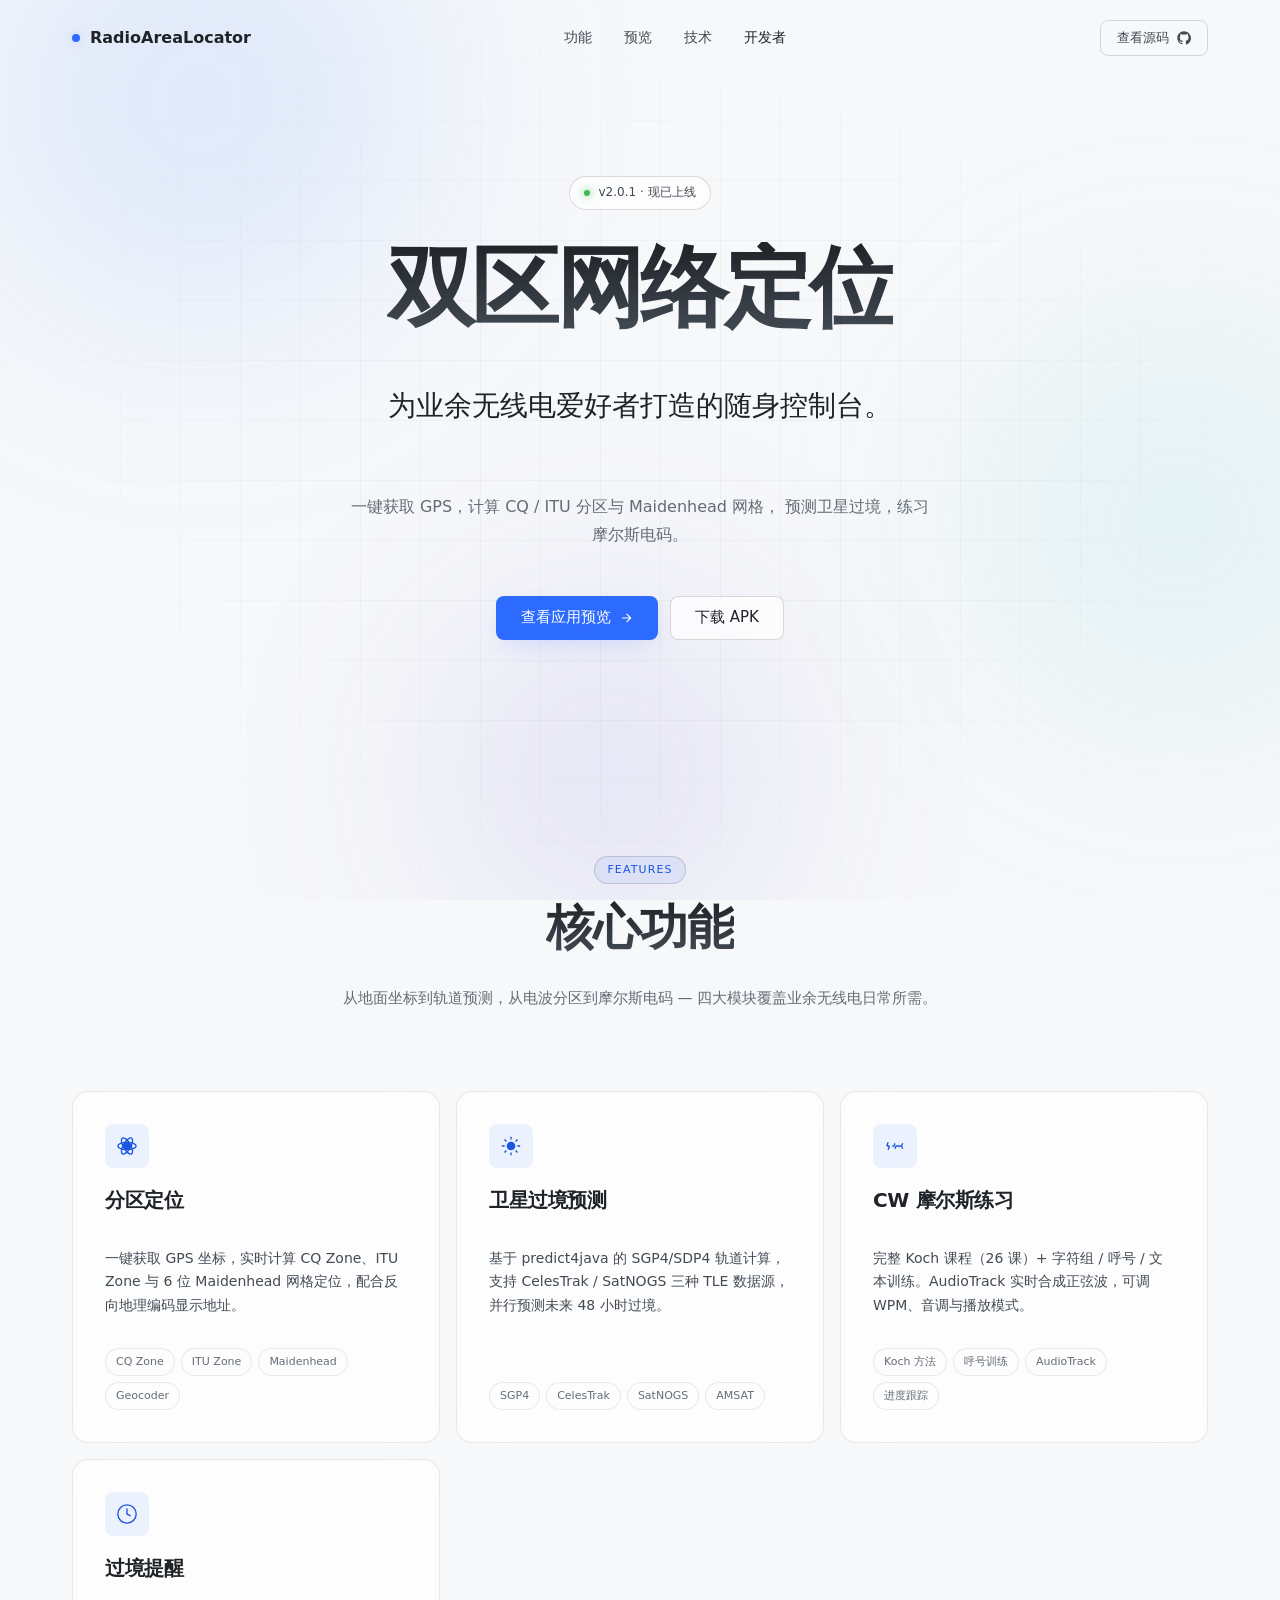
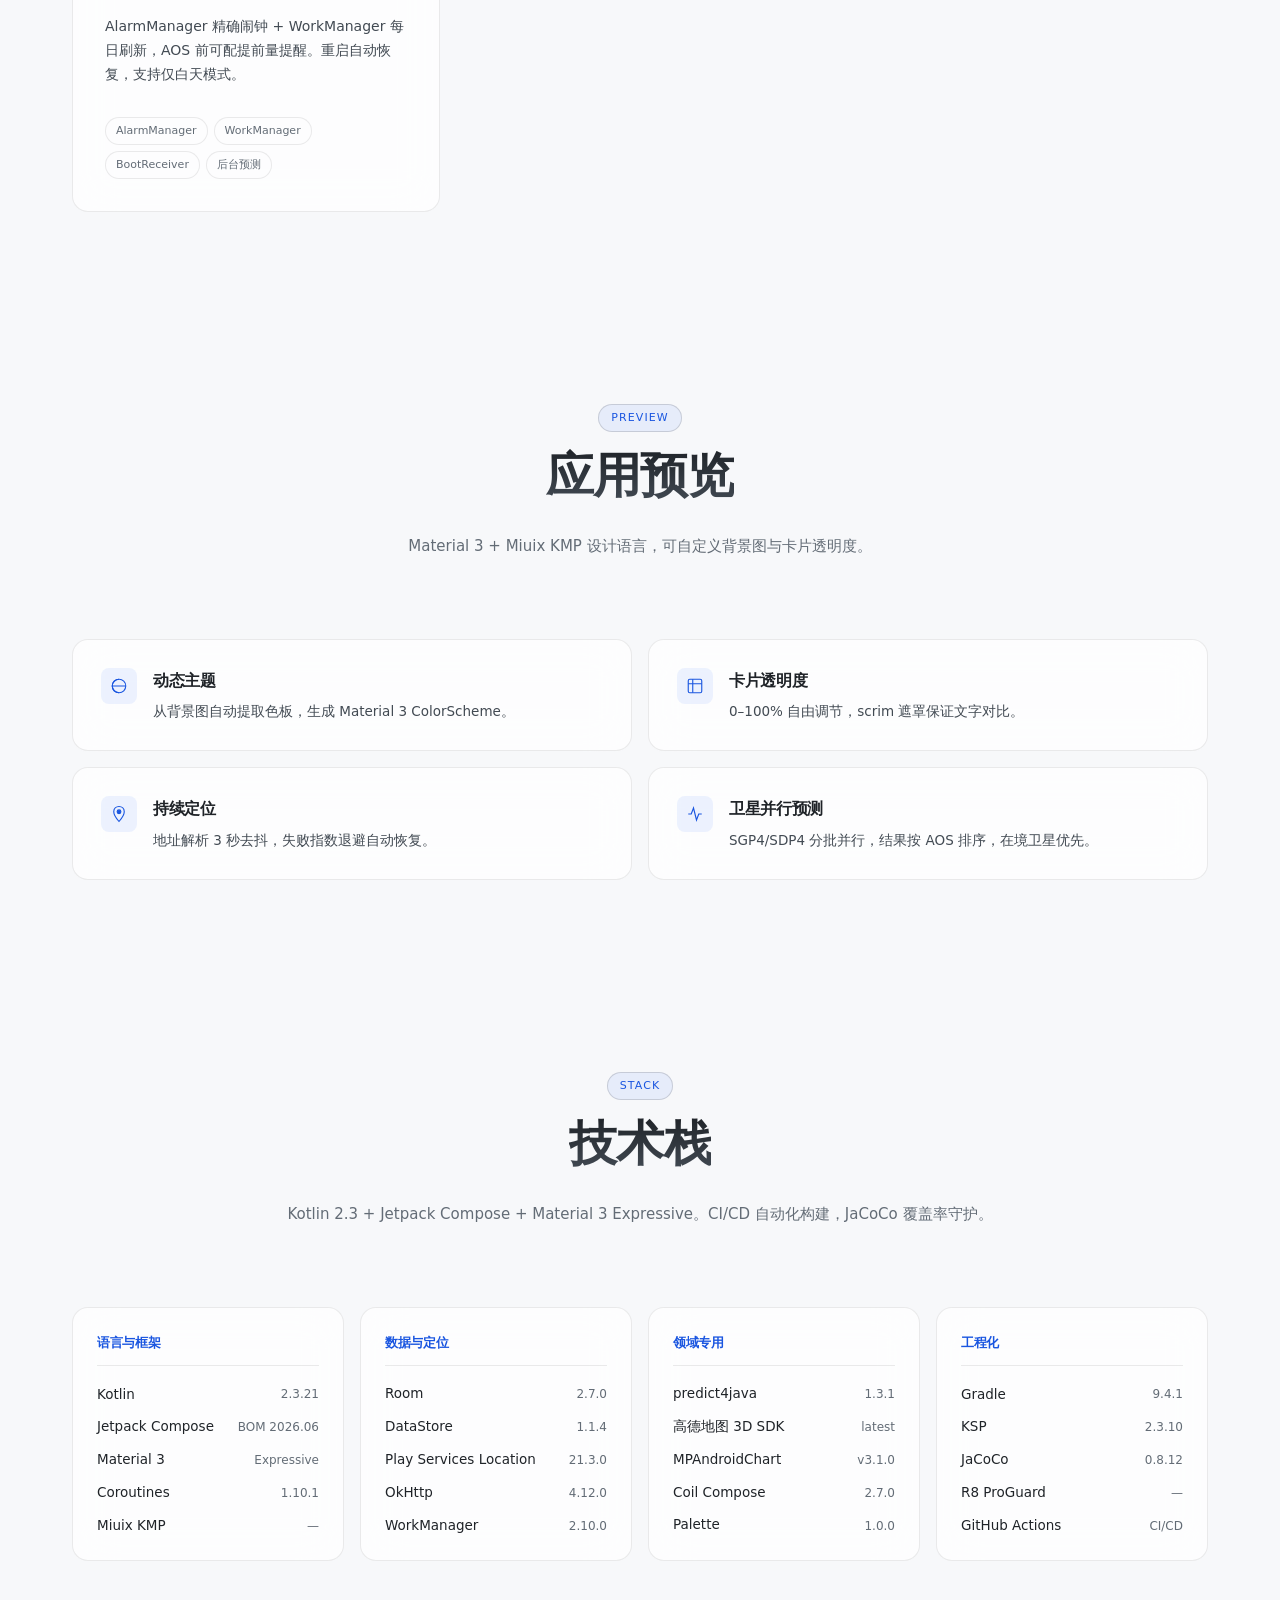
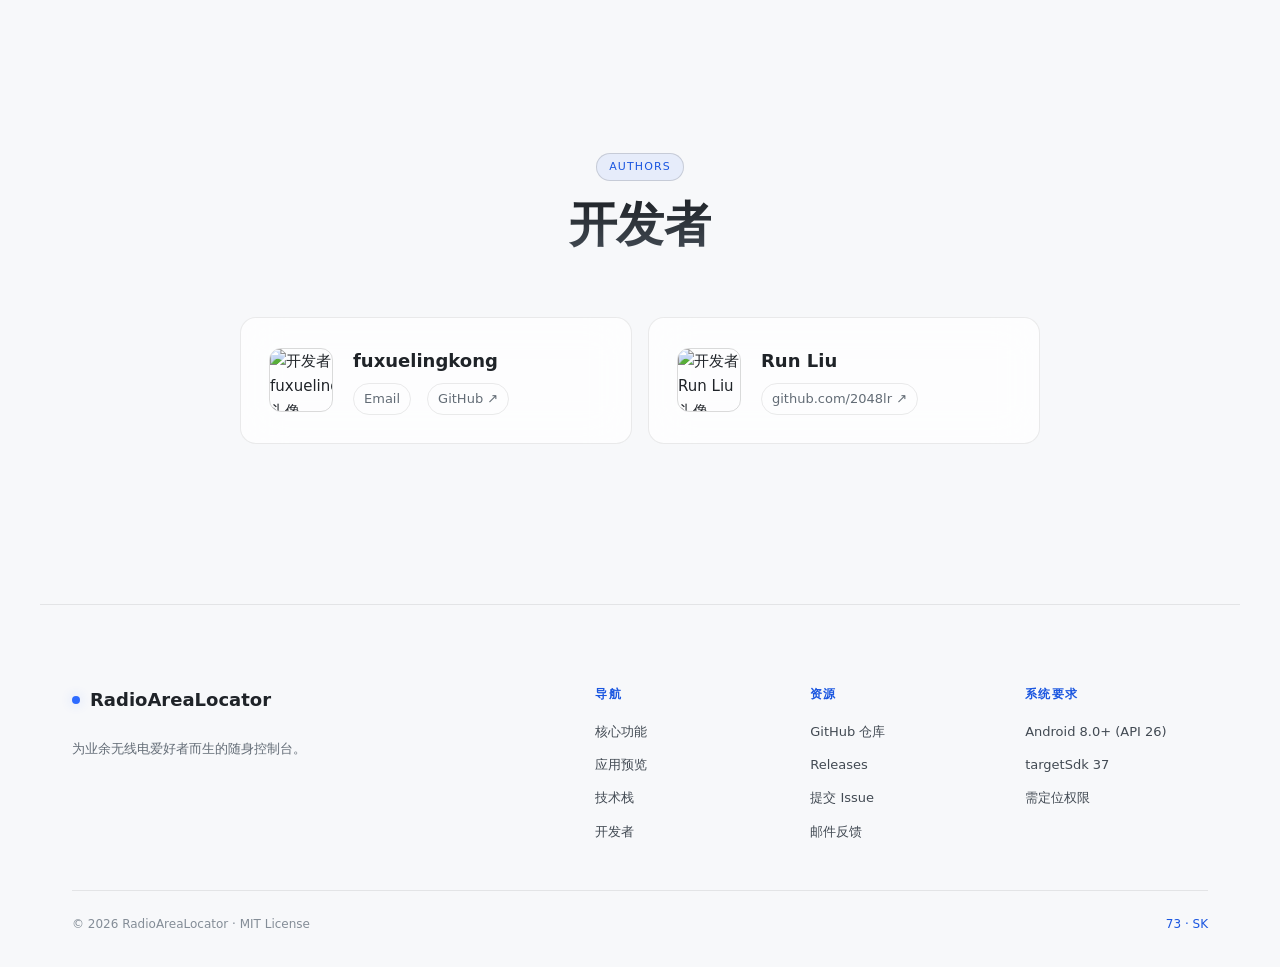
==== commit 7c5b2ed9: "feat: 网站版本号 badge 动态获取 GitHub Release 最新版本 (#58) * feat: website badge dynamically fetches latest re" ====
--- a/website/index.html
+++ b/website/index.html
@@ -51,7 +51,7 @@
         <section class="hero">
             <div class="hero__badge">
                 <span class="hero__badge-dot"></span>
-                <span>v1.2.0-beta.5 · 现已上线</span>
+                <span id="release-badge">正在加载…</span>
             </div>
             <h1 class="hero__title">
                 双区网络定位
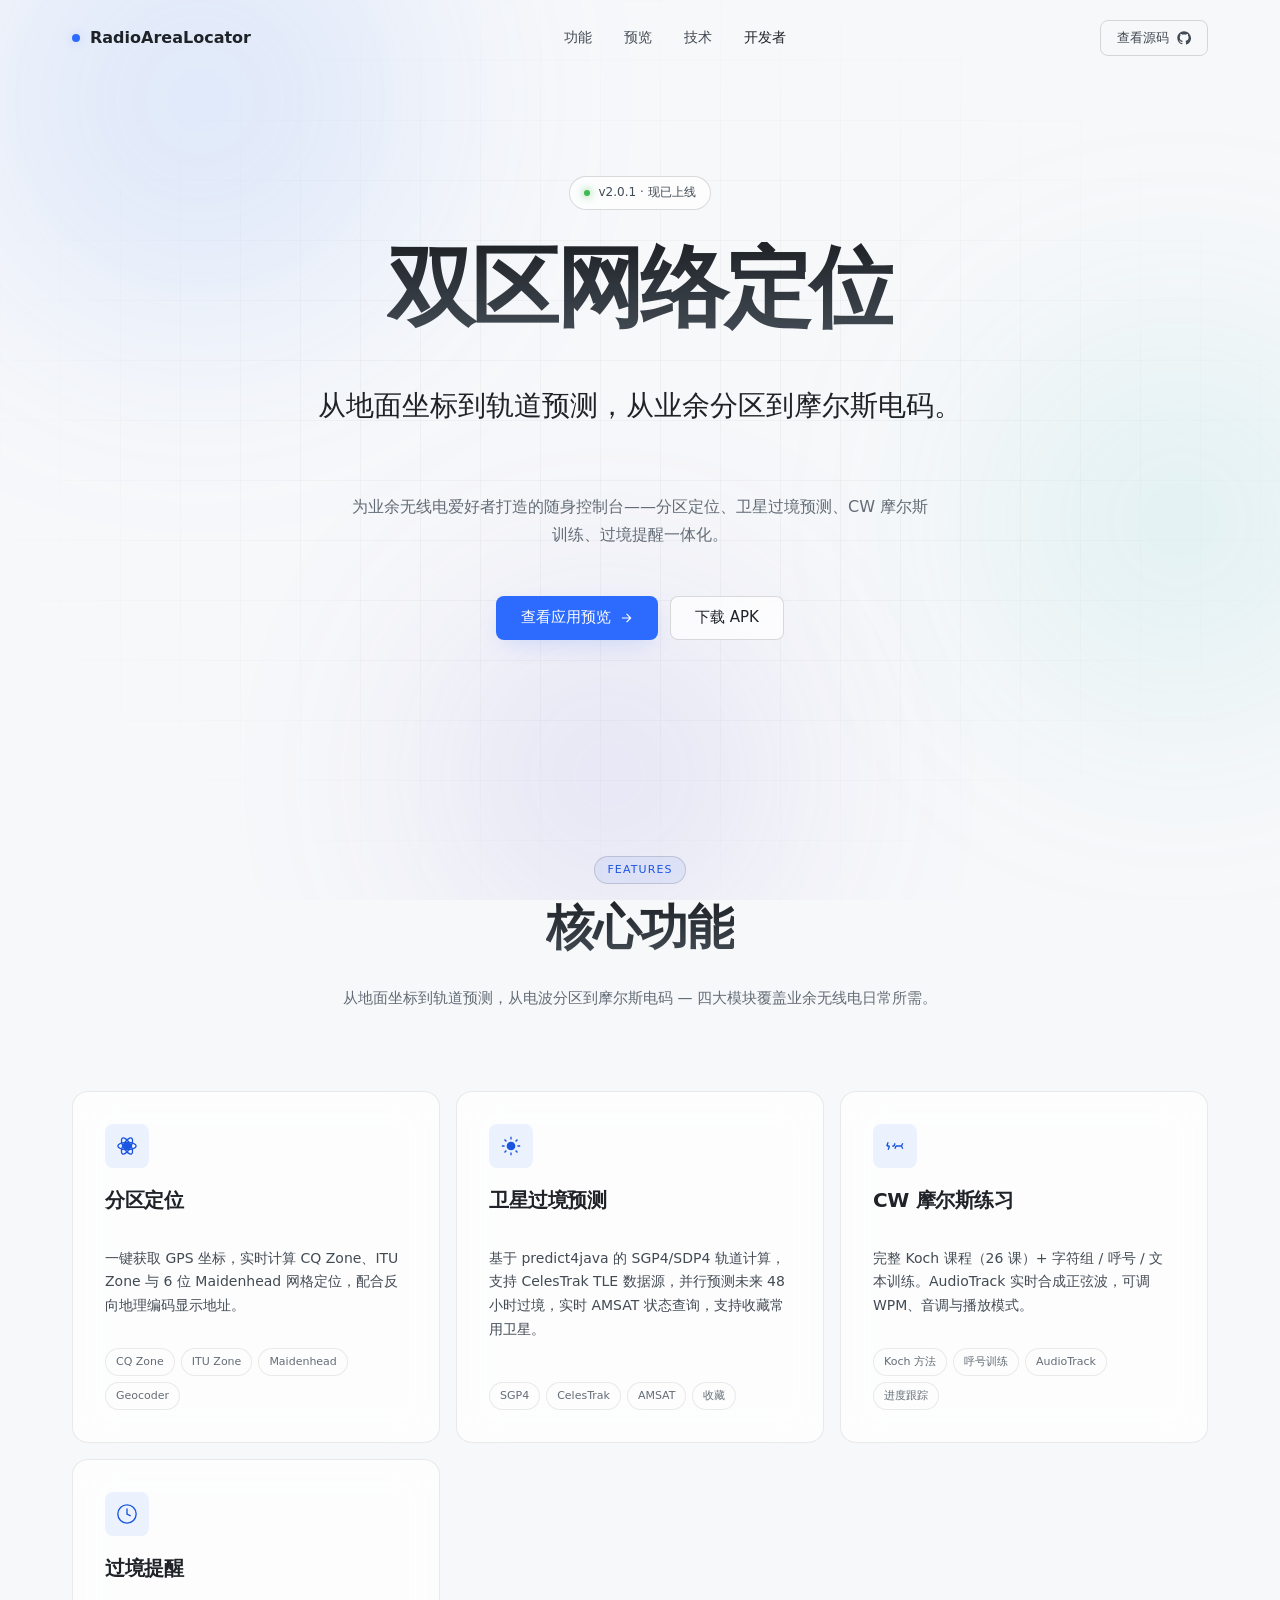
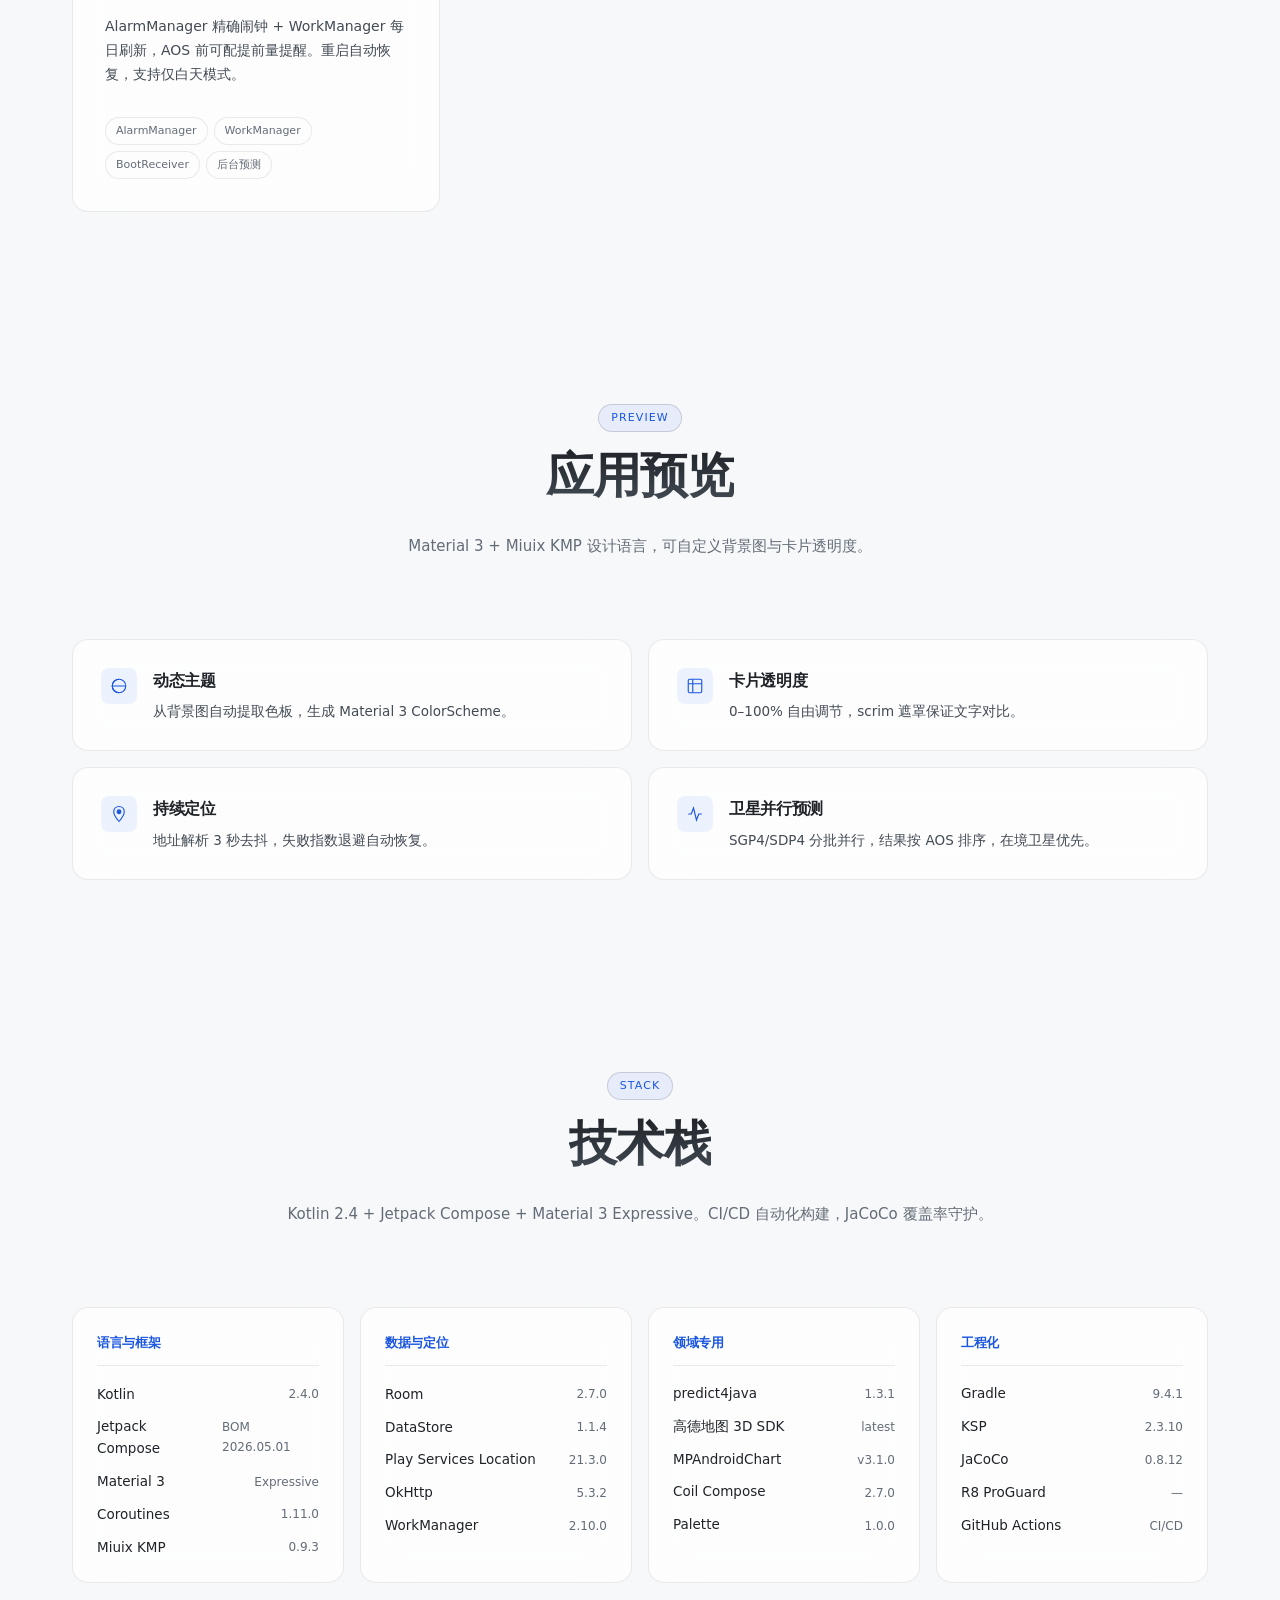
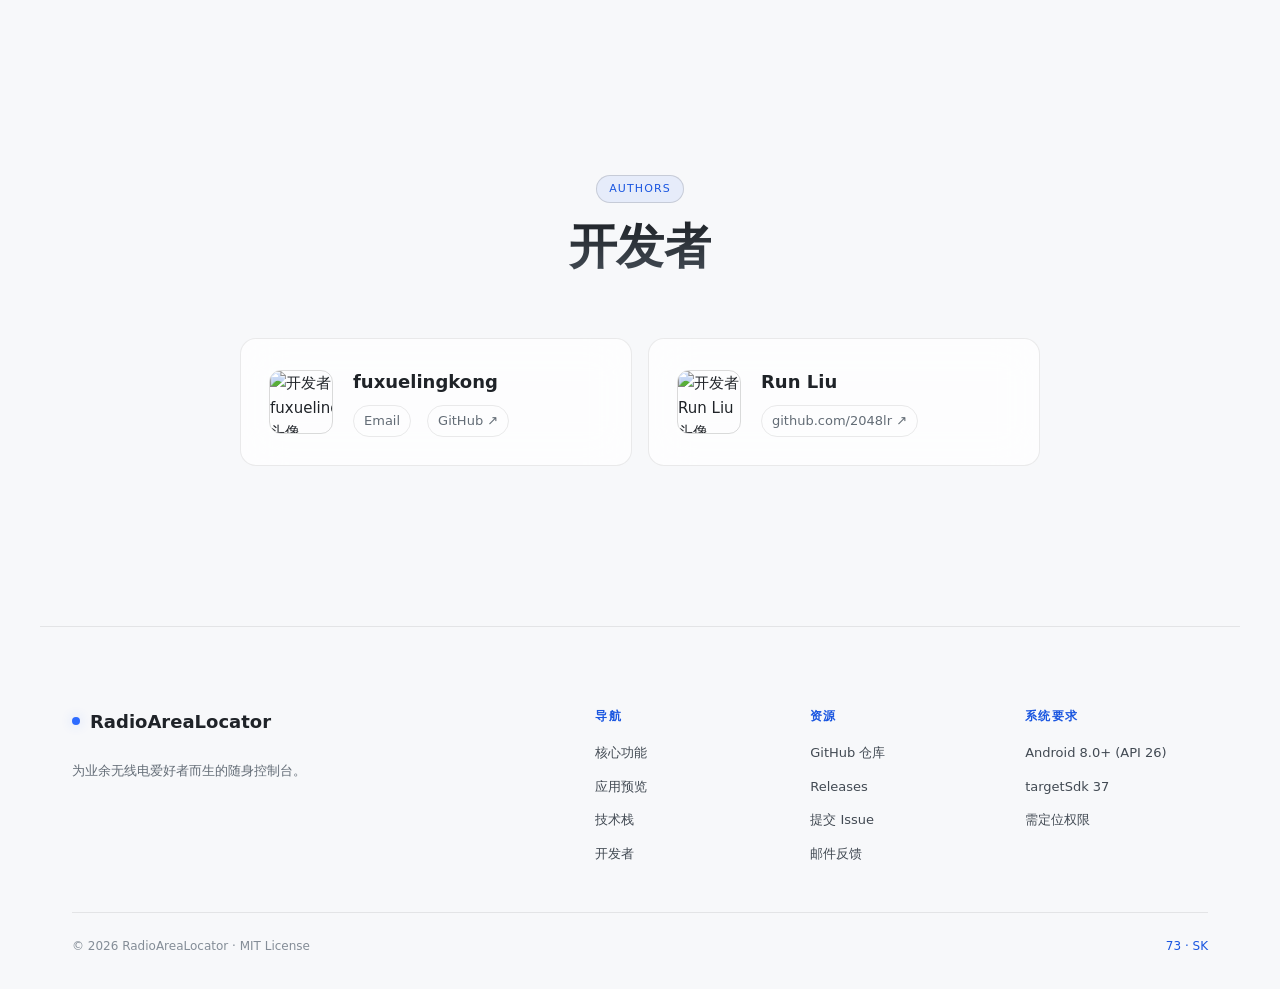
==== commit c251523d: "docs: 重写 README 简介，同步网页文案与技术栈版本号 - README 重写为四大模块结构（分区定位/卫星预测/CW训练/过境提醒） - 网页 hero 描述、卫星功能文案、技术栈版本号同" ====
--- a/website/index.html
+++ b/website/index.html
@@ -3,7 +3,7 @@
 <head>
     <meta charset="UTF-8">
     <meta name="viewport" content="width=device-width, initial-scale=1.0">
-    <meta name="description" content="RadioAreaLocator 双区网络定位 — 业余无线电爱好者的随身控制台。GPS 定位、CQ/ITU 分区、Maidenhead 网格、卫星过境预测、CW 摩尔斯电码练习、过境提醒。">
+    <meta name="description" content="RadioAreaLocator 双区网络定位 — 为业余无线电爱好者打造的随身控制台。GPS 定位、CQ/ITU 分区、Maidenhead 网格、卫星过境预测、CW 摩尔斯训练、过境提醒。">
     <meta name="theme-color" content="#0B0E14" media="(prefers-color-scheme: dark)">
     <meta name="theme-color" content="#F7F8FA" media="(prefers-color-scheme: light)">
     <title>双区网络定位 · RadioAreaLocator</title>
@@ -57,11 +57,10 @@
                 双区网络定位
             </h1>
             <p class="hero__subtitle">
-                为业余无线电爱好者打造的随身控制台。
+                从地面坐标到轨道预测，从业余分区到摩尔斯电码。
             </p>
             <p class="hero__desc">
-                一键获取 GPS，计算 CQ / ITU 分区与 Maidenhead 网格，
-                预测卫星过境，练习摩尔斯电码。
+                为业余无线电爱好者打造的随身控制台——分区定位、卫星过境预测、CW 摩尔斯训练、过境提醒一体化。
             </p>
             <div class="hero__cta">
                 <a class="btn btn--primary" href="#showcase">
@@ -105,9 +104,9 @@
                         </svg>
                     </div>
                     <h3 class="feature__title">卫星过境预测</h3>
-                    <p class="feature__text">基于 predict4java 的 SGP4/SDP4 轨道计算，支持 CelesTrak / SatNOGS 三种 TLE 数据源，并行预测未来 48 小时过境。</p>
+                    <p class="feature__text">基于 predict4java 的 SGP4/SDP4 轨道计算，支持 CelesTrak TLE 数据源，并行预测未来 48 小时过境，实时 AMSAT 状态查询，支持收藏常用卫星。</p>
                     <div class="feature__tags">
-                        <span>SGP4</span><span>CelesTrak</span><span>SatNOGS</span><span>AMSAT</span>
+                        <span>SGP4</span><span>CelesTrak</span><span>AMSAT</span><span>收藏</span>
                     </div>
                 </article>
 
@@ -192,18 +191,18 @@
             <div class="section__head">
                 <span class="section__tag">STACK</span>
                 <h2 class="section__title">技术栈</h2>
-                <p class="section__desc">Kotlin 2.3 + Jetpack Compose + Material 3 Expressive。CI/CD 自动化构建，JaCoCo 覆盖率守护。</p>
+                <p class="section__desc">Kotlin 2.4 + Jetpack Compose + Material 3 Expressive。CI/CD 自动化构建，JaCoCo 覆盖率守护。</p>
             </div>
 
             <div class="stack">
                 <div class="stack__group">
                     <h3 class="stack__title">语言与框架</h3>
                     <ul class="stack__list">
-                        <li><span class="stack__name">Kotlin</span><span class="stack__ver">2.3.21</span></li>
-                        <li><span class="stack__name">Jetpack Compose</span><span class="stack__ver">BOM 2026.06</span></li>
+                        <li><span class="stack__name">Kotlin</span><span class="stack__ver">2.4.0</span></li>
+                        <li><span class="stack__name">Jetpack Compose</span><span class="stack__ver">BOM 2026.05.01</span></li>
                         <li><span class="stack__name">Material 3</span><span class="stack__ver">Expressive</span></li>
-                        <li><span class="stack__name">Coroutines</span><span class="stack__ver">1.10.1</span></li>
-                        <li><span class="stack__name">Miuix KMP</span><span class="stack__ver">—</span></li>
+                        <li><span class="stack__name">Coroutines</span><span class="stack__ver">1.11.0</span></li>
+                        <li><span class="stack__name">Miuix KMP</span><span class="stack__ver">0.9.3</span></li>
                     </ul>
                 </div>
                 <div class="stack__group">
@@ -212,7 +211,7 @@
                         <li><span class="stack__name">Room</span><span class="stack__ver">2.7.0</span></li>
                         <li><span class="stack__name">DataStore</span><span class="stack__ver">1.1.4</span></li>
                         <li><span class="stack__name">Play Services Location</span><span class="stack__ver">21.3.0</span></li>
-                        <li><span class="stack__name">OkHttp</span><span class="stack__ver">4.12.0</span></li>
+                        <li><span class="stack__name">OkHttp</span><span class="stack__ver">5.3.2</span></li>
                         <li><span class="stack__name">WorkManager</span><span class="stack__ver">2.10.0</span></li>
                     </ul>
                 </div>
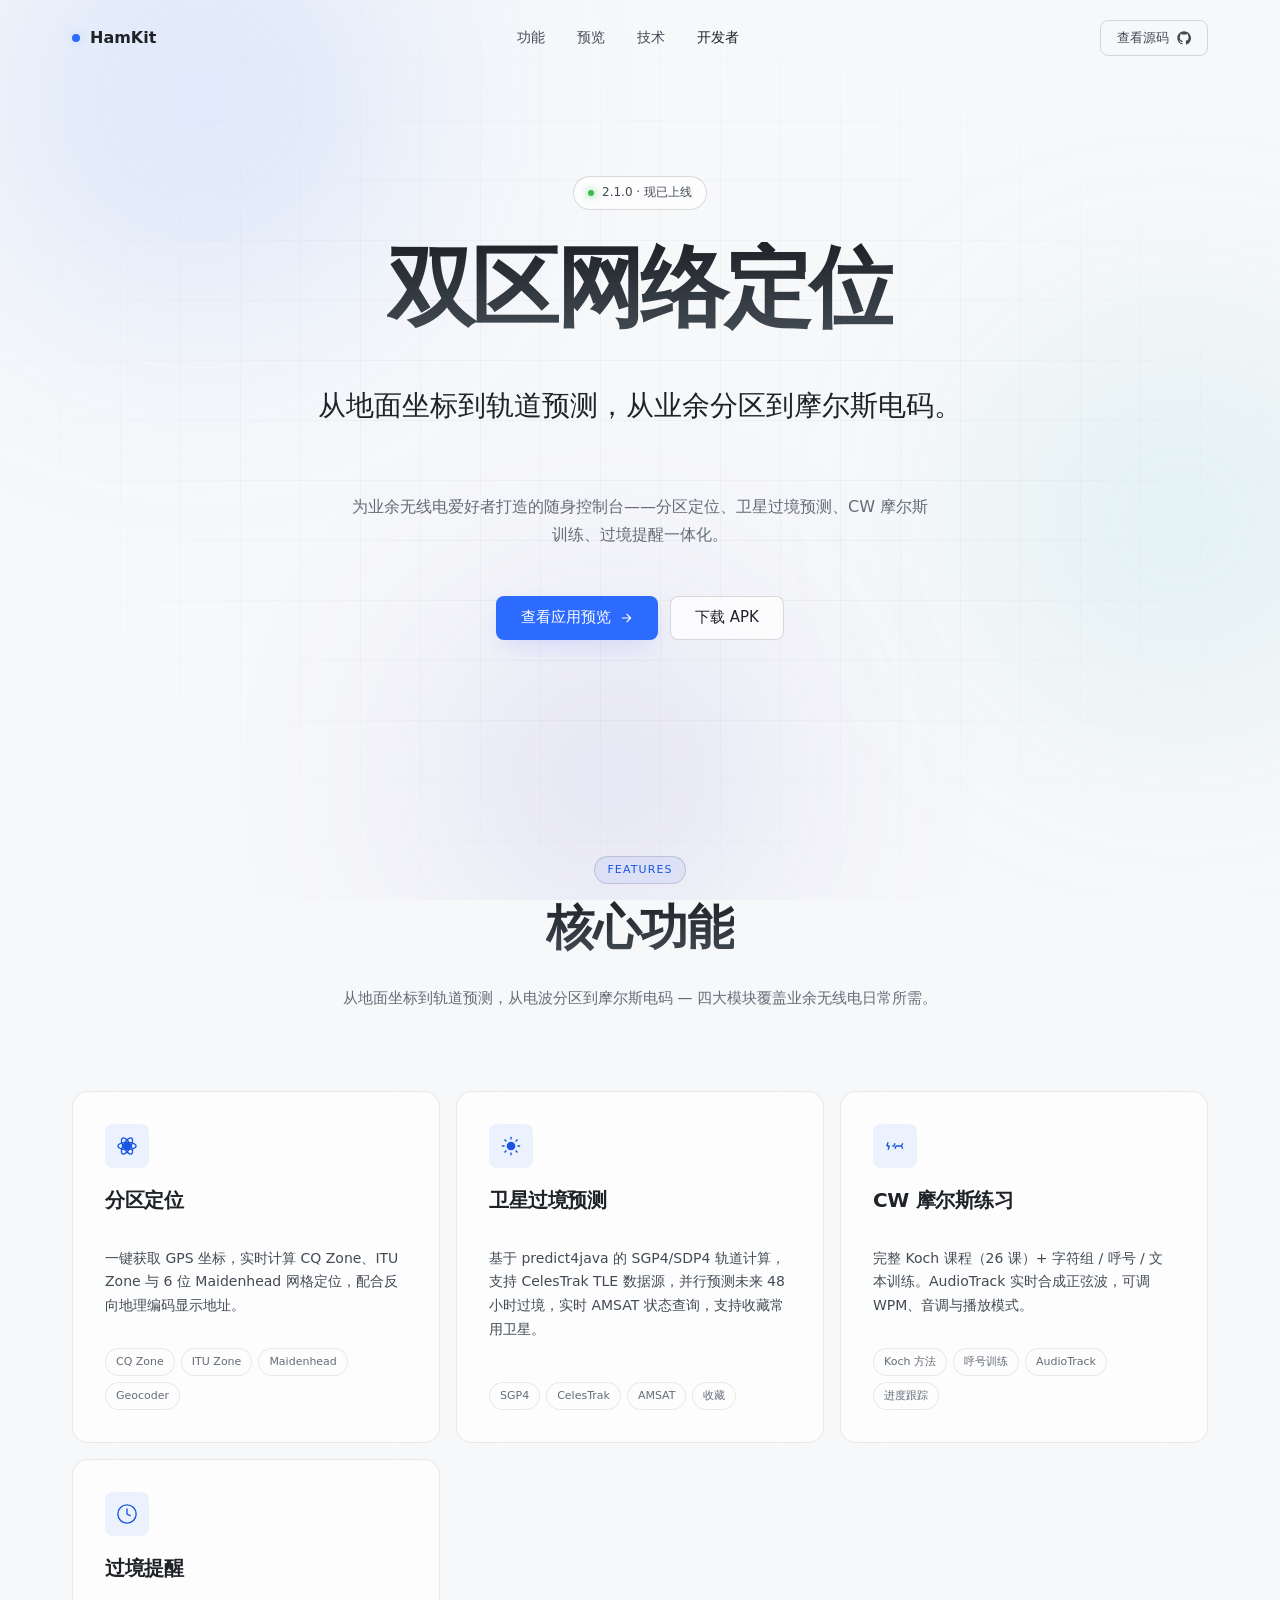
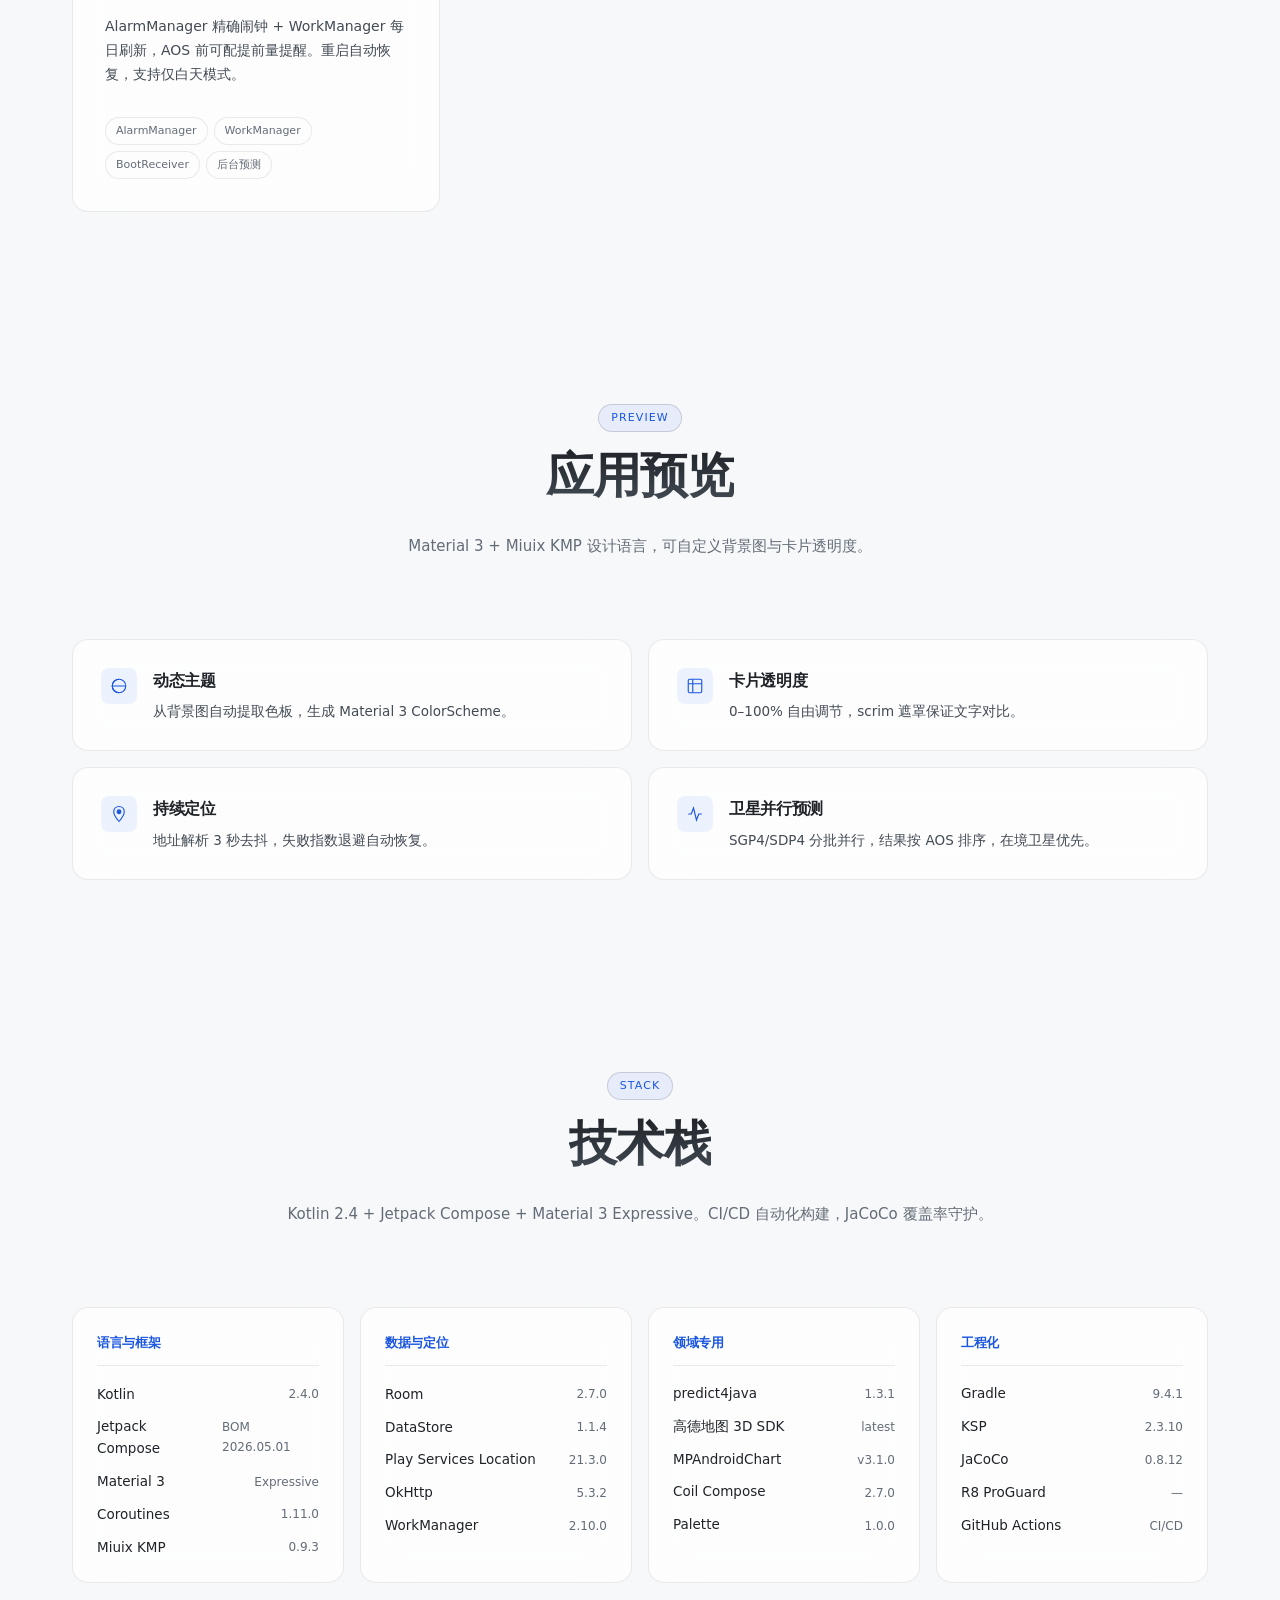
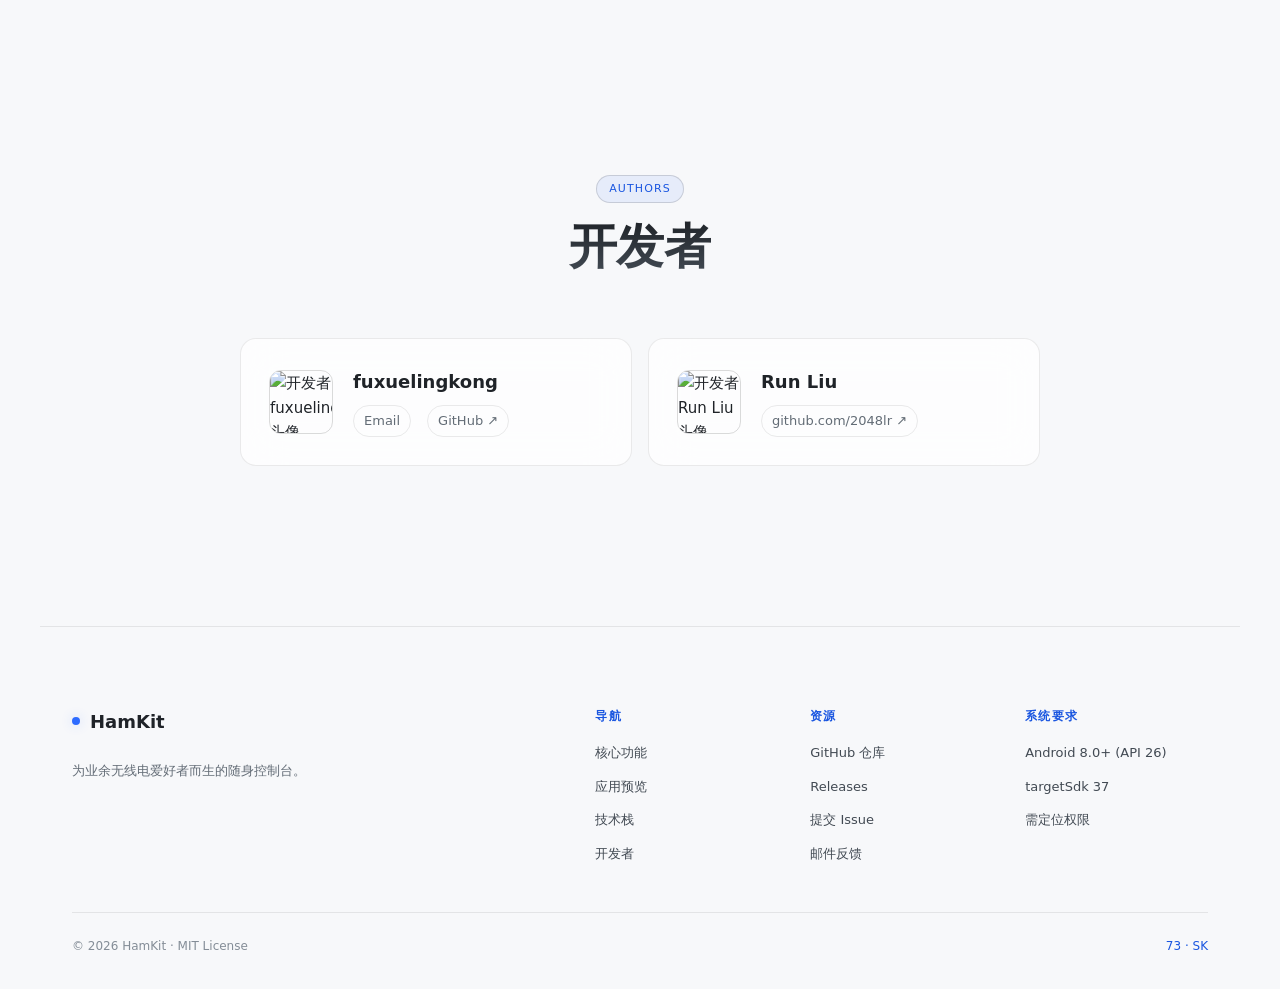
==== commit 750a6c78: "refactor: rename app to HamKit - 应用名: 双区网络定位 -> HamKit - 包名: com.example.radioarealocator -> com.exa" ====
--- a/website/index.html
+++ b/website/index.html
@@ -3,10 +3,10 @@
 <head>
     <meta charset="UTF-8">
     <meta name="viewport" content="width=device-width, initial-scale=1.0">
-    <meta name="description" content="RadioAreaLocator 双区网络定位 — 为业余无线电爱好者打造的随身控制台。GPS 定位、CQ/ITU 分区、Maidenhead 网格、卫星过境预测、CW 摩尔斯训练、过境提醒。">
+    <meta name="description" content="HamKit 双区网络定位 — 为业余无线电爱好者打造的随身控制台。GPS 定位、CQ/ITU 分区、Maidenhead 网格、卫星过境预测、CW 摩尔斯训练、过境提醒。">
     <meta name="theme-color" content="#0B0E14" media="(prefers-color-scheme: dark)">
     <meta name="theme-color" content="#F7F8FA" media="(prefers-color-scheme: light)">
-    <title>双区网络定位 · RadioAreaLocator</title>
+    <title>双区网络定位 · HamKit</title>
     <link rel="preconnect" href="https://fonts.googleapis.com">
     <link rel="preconnect" href="https://fonts.gstatic.com" crossorigin>
     <style>
@@ -32,7 +32,7 @@
     <header class="nav">
         <a href="#" class="nav__brand">
             <span class="nav__dot"></span>
-            <span>RadioAreaLocator</span>
+            <span>HamKit</span>
         </a>
         <nav class="nav__links">
             <a href="#features">功能</a>
@@ -280,7 +280,7 @@
             <div class="footer__brand">
                 <div class="footer__logo">
                     <span class="footer__dot"></span>
-                    RadioAreaLocator
+                    HamKit
                 </div>
                 <p class="footer__tagline">为业余无线电爱好者而生的随身控制台。</p>
             </div>
@@ -308,7 +308,7 @@
             </div>
         </div>
         <div class="footer__bar">
-            <span>© 2026 RadioAreaLocator · MIT License</span>
+            <span>© 2026 HamKit · MIT License</span>
             <span class="footer__sig">73 · SK</span>
         </div>
     </footer>
--- a/website/style.css
+++ b/website/style.css
@@ -1,5 +1,5 @@
 /* ============================================================
-   RadioAreaLocator · DeepSeek 风格设计系统
+   HamKit · DeepSeek 风格设计系统
    深色画布 · 大气蓝渐变 · 居中布局 · 鸿蒙字体
    ============================================================ */
 
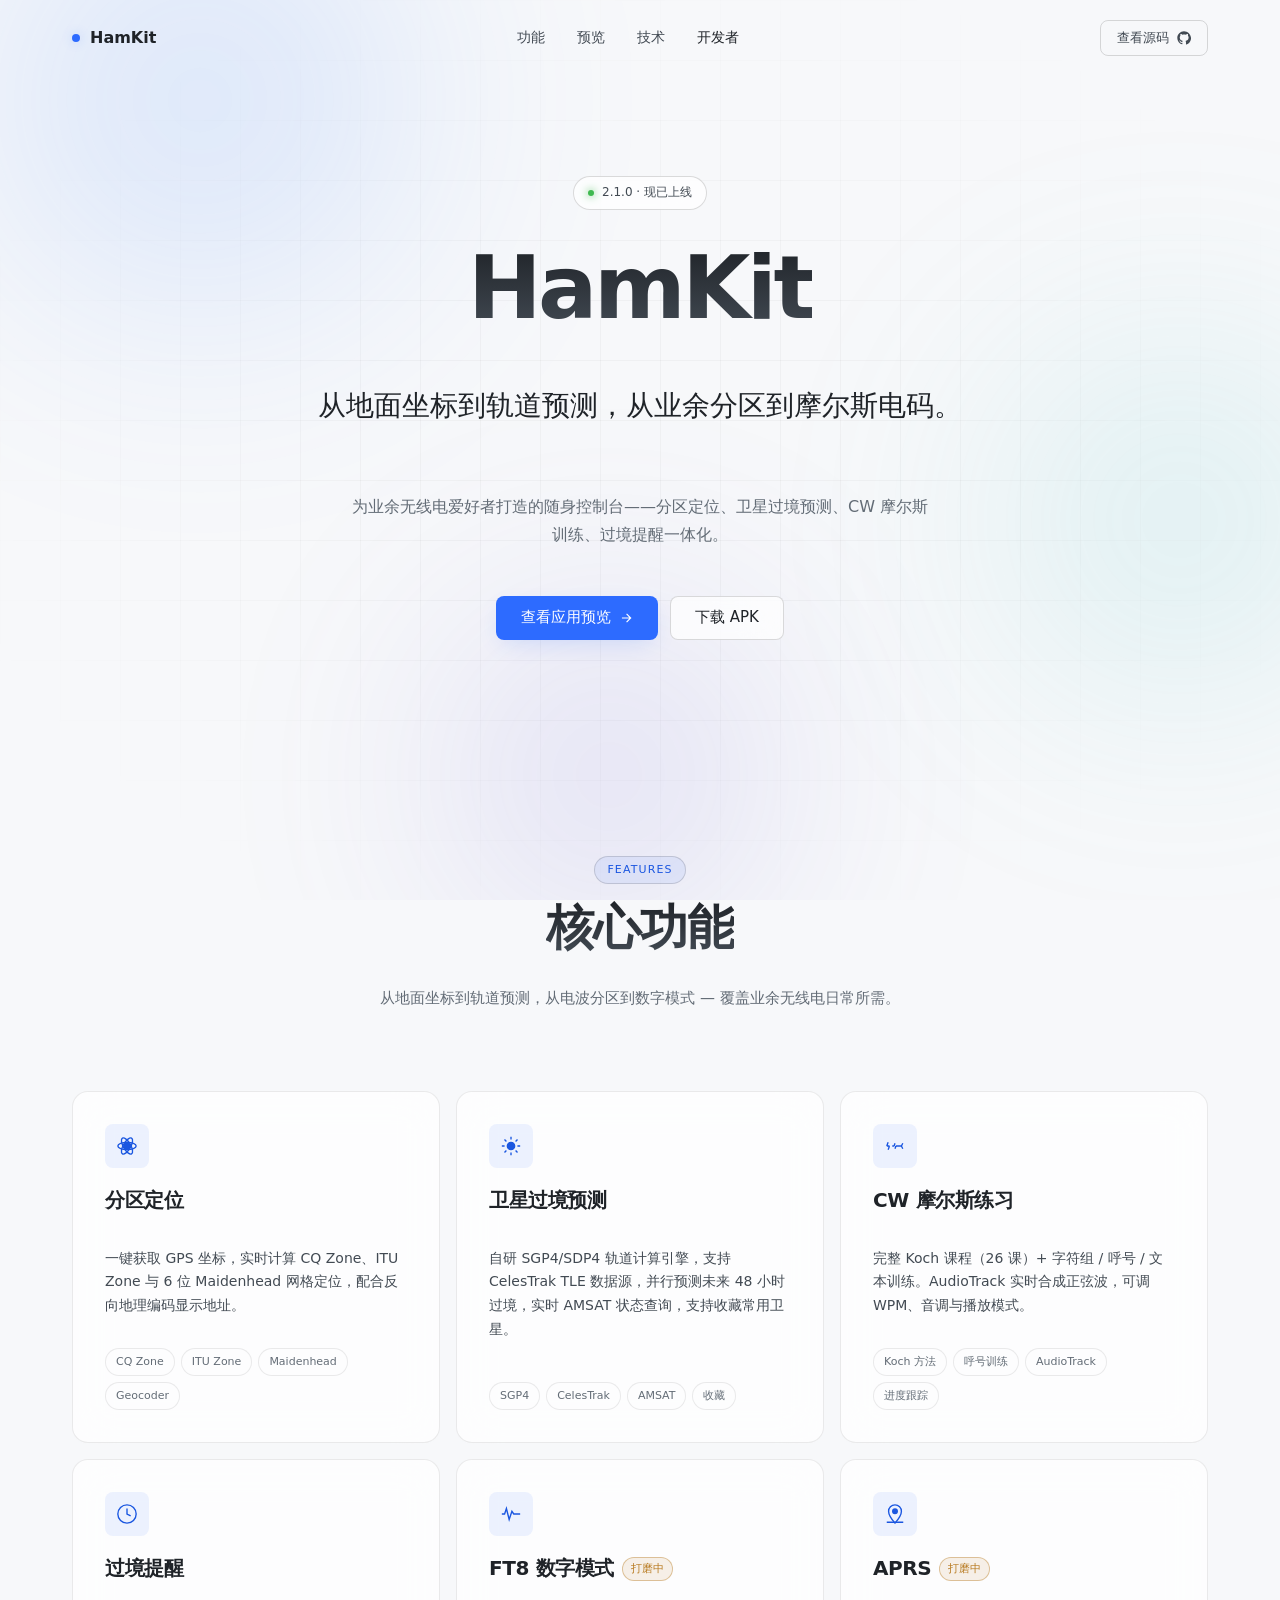
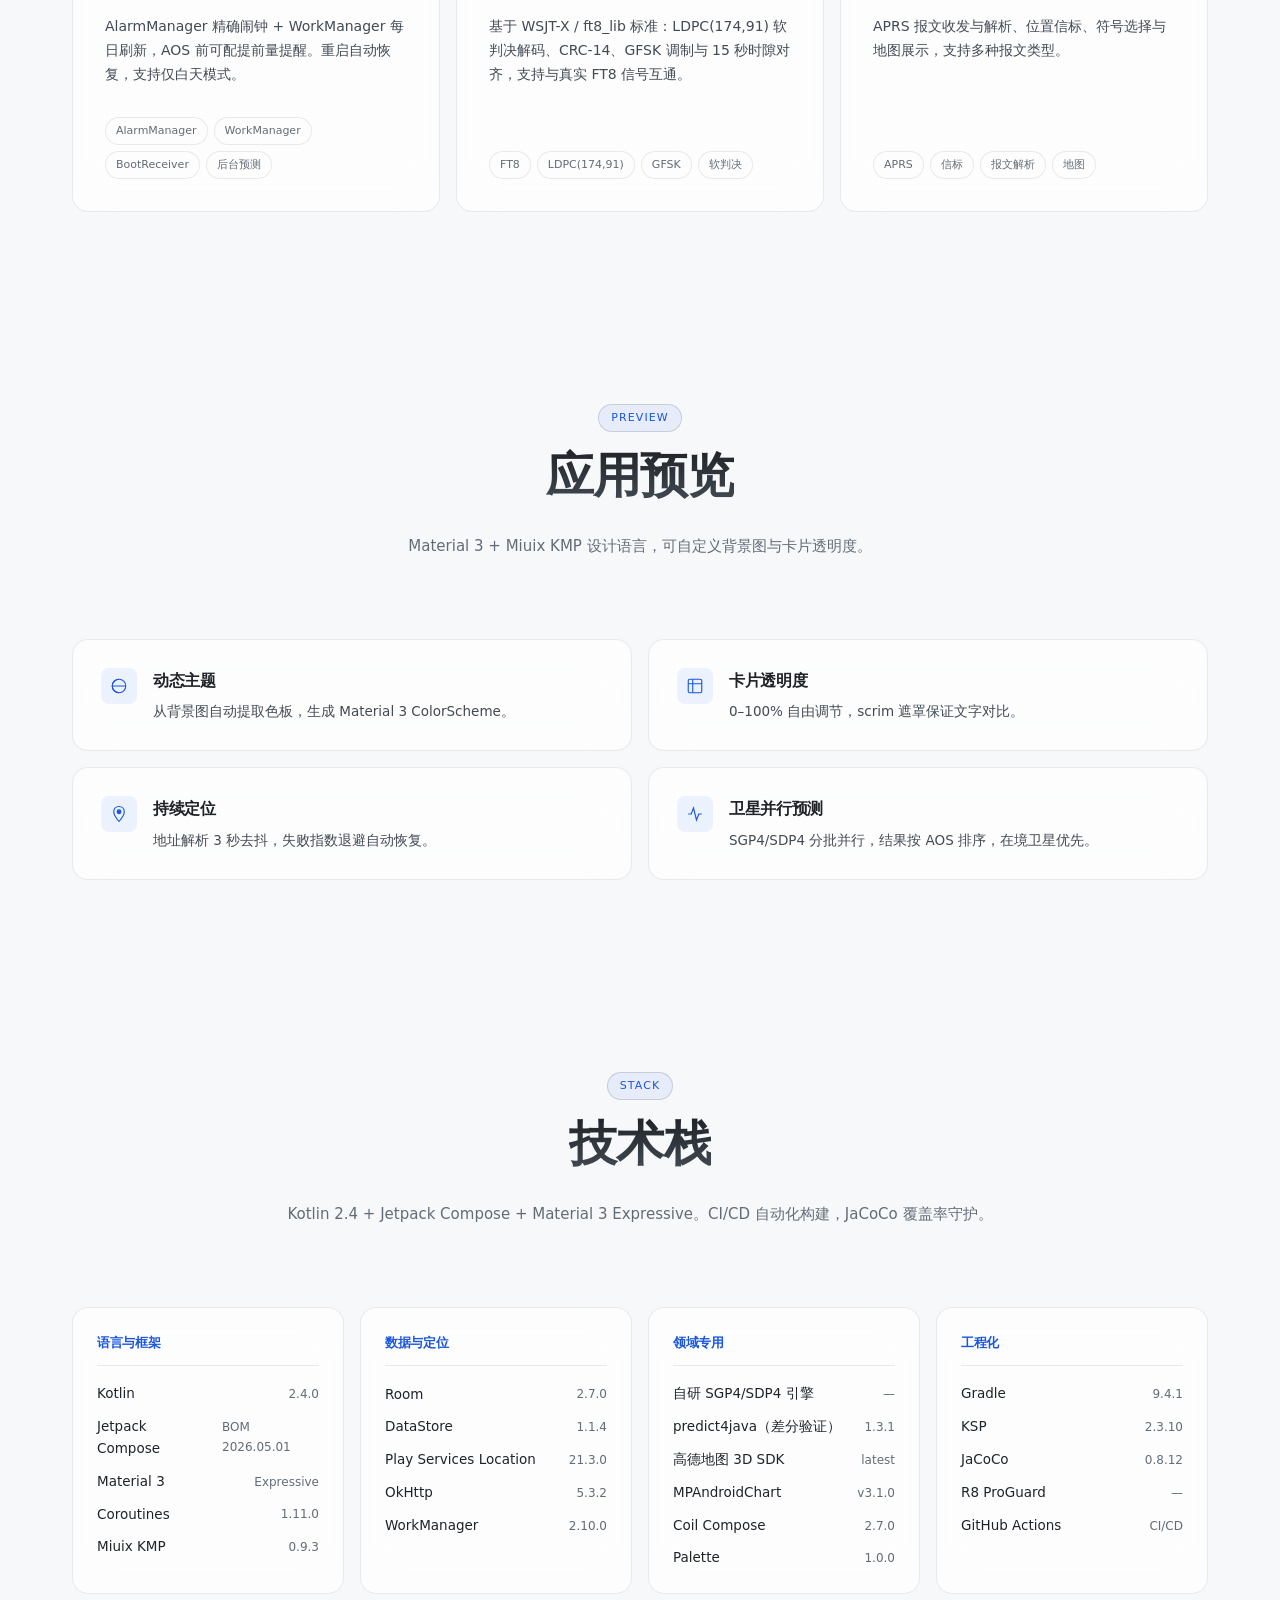
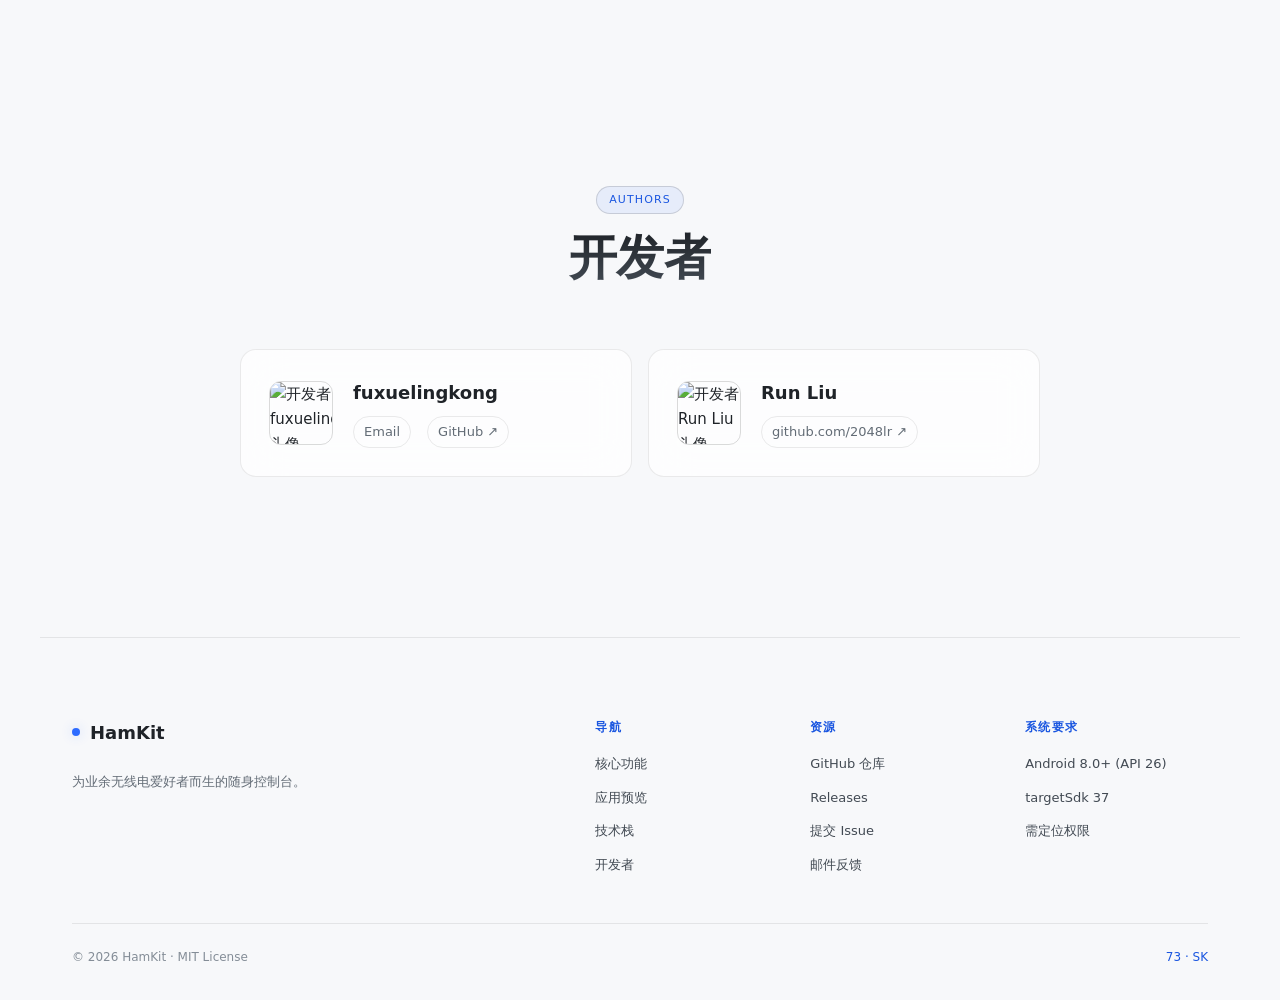
==== commit 9b478e95: "docs(website): 同步官网与项目现状 - 品牌标题由「双区网络定位」改为 HamKit - 修正仓库链接为 fuxue-linkong/HamKit - 新增 FT8 / APRS 功能卡" ====
--- a/website/index.html
+++ b/website/index.html
@@ -3,10 +3,10 @@
 <head>
     <meta charset="UTF-8">
     <meta name="viewport" content="width=device-width, initial-scale=1.0">
-    <meta name="description" content="HamKit 双区网络定位 — 为业余无线电爱好者打造的随身控制台。GPS 定位、CQ/ITU 分区、Maidenhead 网格、卫星过境预测、CW 摩尔斯训练、过境提醒。">
+    <meta name="description" content="HamKit — 为业余无线电爱好者打造的随身控制台。分区定位、卫星过境预测、CW 摩尔斯训练、FT8 数字模式、APRS、过境提醒一体化。">
     <meta name="theme-color" content="#0B0E14" media="(prefers-color-scheme: dark)">
     <meta name="theme-color" content="#F7F8FA" media="(prefers-color-scheme: light)">
-    <title>双区网络定位 · HamKit</title>
+    <title>HamKit · 业余无线电随身控制台</title>
     <link rel="preconnect" href="https://fonts.googleapis.com">
     <link rel="preconnect" href="https://fonts.gstatic.com" crossorigin>
     <style>
@@ -40,7 +40,7 @@
             <a href="#stack">技术</a>
             <a href="#developer">开发者</a>
         </nav>
-        <a class="nav__cta" href="https://github.com/fuxue-linkong/Dual-zone_network_positioning" target="_blank" rel="noopener">
+        <a class="nav__cta" href="https://github.com/fuxue-linkong/HamKit" target="_blank" rel="noopener">
             <span>查看源码</span>
             <svg viewBox="0 0 24 24" width="14" height="14" fill="currentColor"><path d="M12 .5C5.7.5.5 5.7.5 12c0 5.1 3.3 9.4 7.9 10.9.6.1.8-.3.8-.6v-2c-3.2.7-3.9-1.5-3.9-1.5-.5-1.3-1.3-1.7-1.3-1.7-1.1-.7.1-.7.1-.7 1.2.1 1.8 1.2 1.8 1.2 1 1.8 2.7 1.3 3.4 1 .1-.8.4-1.3.7-1.6-2.6-.3-5.3-1.3-5.3-5.7 0-1.3.5-2.3 1.2-3.1-.1-.3-.5-1.5.1-3.1 0 0 1-.3 3.3 1.2 1-.3 2-.4 3-.4s2 .1 3 .4c2.3-1.5 3.3-1.2 3.3-1.2.6 1.6.2 2.8.1 3.1.8.8 1.2 1.8 1.2 3.1 0 4.4-2.7 5.4-5.3 5.7.4.4.8 1.1.8 2.2v3.3c0 .3.2.7.8.6 4.6-1.5 7.9-5.8 7.9-10.9C23.5 5.7 18.3.5 12 .5z"/></svg>
         </a>
@@ -54,7 +54,7 @@
                 <span id="release-badge">正在加载…</span>
             </div>
             <h1 class="hero__title">
-                双区网络定位
+                HamKit
             </h1>
             <p class="hero__subtitle">
                 从地面坐标到轨道预测，从业余分区到摩尔斯电码。
@@ -67,7 +67,7 @@
                     查看应用预览
                     <svg viewBox="0 0 24 24" width="14" height="14" fill="none" stroke="currentColor" stroke-width="2"><path d="M5 12h14M13 5l7 7-7 7"/></svg>
                 </a>
-                <a class="btn btn--ghost" href="https://github.com/fuxue-linkong/Dual-zone_network_positioning/releases/latest" target="_blank" rel="noopener">下载 APK</a>
+                <a class="btn btn--ghost" href="https://github.com/fuxue-linkong/HamKit/releases/latest" target="_blank" rel="noopener">下载 APK</a>
             </div>
         </section>
 
@@ -76,7 +76,7 @@
             <div class="section__head">
                 <span class="section__tag">FEATURES</span>
                 <h2 class="section__title">核心功能</h2>
-                <p class="section__desc">从地面坐标到轨道预测，从电波分区到摩尔斯电码 — 四大模块覆盖业余无线电日常所需。</p>
+                <p class="section__desc">从地面坐标到轨道预测，从电波分区到数字模式 — 覆盖业余无线电日常所需。</p>
             </div>
 
             <div class="features">
@@ -104,7 +104,7 @@
                         </svg>
                     </div>
                     <h3 class="feature__title">卫星过境预测</h3>
-                    <p class="feature__text">基于 predict4java 的 SGP4/SDP4 轨道计算，支持 CelesTrak TLE 数据源，并行预测未来 48 小时过境，实时 AMSAT 状态查询，支持收藏常用卫星。</p>
+                    <p class="feature__text">自研 SGP4/SDP4 轨道计算引擎，支持 CelesTrak TLE 数据源，并行预测未来 48 小时过境，实时 AMSAT 状态查询，支持收藏常用卫星。</p>
                     <div class="feature__tags">
                         <span>SGP4</span><span>CelesTrak</span><span>AMSAT</span><span>收藏</span>
                     </div>
@@ -133,6 +133,33 @@
                     <p class="feature__text">AlarmManager 精确闹钟 + WorkManager 每日刷新，AOS 前可配提前量提醒。重启自动恢复，支持仅白天模式。</p>
                     <div class="feature__tags">
                         <span>AlarmManager</span><span>WorkManager</span><span>BootReceiver</span><span>后台预测</span>
+                    </div>
+                </article>
+
+                <article class="feature">
+                    <div class="feature__icon">
+                        <svg viewBox="0 0 24 24" width="22" height="22" fill="none" stroke="currentColor" stroke-width="1.5">
+                            <path d="M2 12h3l2-6 3 12 3-9 2 3h7"/>
+                        </svg>
+                    </div>
+                    <h3 class="feature__title">FT8 数字模式<span class="feature__badge">打磨中</span></h3>
+                    <p class="feature__text">基于 WSJT-X / ft8_lib 标准：LDPC(174,91) 软判决解码、CRC-14、GFSK 调制与 15 秒时隙对齐，支持与真实 FT8 信号互通。</p>
+                    <div class="feature__tags">
+                        <span>FT8</span><span>LDPC(174,91)</span><span>GFSK</span><span>软判决</span>
+                    </div>
+                </article>
+
+                <article class="feature">
+                    <div class="feature__icon">
+                        <svg viewBox="0 0 24 24" width="22" height="22" fill="none" stroke="currentColor" stroke-width="1.5">
+                            <path d="M12 2C8 2 5 5 5 9c0 5 7 13 7 13s7-8 7-13c0-4-3-7-7-7z"/><circle cx="12" cy="9" r="2.5" fill="currentColor"/>
+                            <path d="M3 21h18" />
+                        </svg>
+                    </div>
+                    <h3 class="feature__title">APRS<span class="feature__badge">打磨中</span></h3>
+                    <p class="feature__text">APRS 报文收发与解析、位置信标、符号选择与地图展示，支持多种报文类型。</p>
+                    <div class="feature__tags">
+                        <span>APRS</span><span>信标</span><span>报文解析</span><span>地图</span>
                     </div>
                 </article>
             </div>
@@ -218,7 +245,8 @@
                 <div class="stack__group">
                     <h3 class="stack__title">领域专用</h3>
                     <ul class="stack__list">
-                        <li><span class="stack__name">predict4java</span><span class="stack__ver">1.3.1</span></li>
+                        <li><span class="stack__name">自研 SGP4/SDP4 引擎</span><span class="stack__ver">—</span></li>
+                        <li><span class="stack__name">predict4java（差分验证）</span><span class="stack__ver">1.3.1</span></li>
                         <li><span class="stack__name">高德地图 3D SDK</span><span class="stack__ver">latest</span></li>
                         <li><span class="stack__name">MPAndroidChart</span><span class="stack__ver">v3.1.0</span></li>
                         <li><span class="stack__name">Coil Compose</span><span class="stack__ver">2.7.0</span></li>
@@ -294,9 +322,9 @@
                 </div>
                 <div class="footer__col">
                     <h4>资源</h4>
-                    <a href="https://github.com/fuxue-linkong/Dual-zone_network_positioning" target="_blank" rel="noopener">GitHub 仓库</a>
-                    <a href="https://github.com/fuxue-linkong/Dual-zone_network_positioning/releases" target="_blank" rel="noopener">Releases</a>
-                    <a href="https://github.com/fuxue-linkong/Dual-zone_network_positioning/issues" target="_blank" rel="noopener">提交 Issue</a>
+                    <a href="https://github.com/fuxue-linkong/HamKit" target="_blank" rel="noopener">GitHub 仓库</a>
+                    <a href="https://github.com/fuxue-linkong/HamKit/releases" target="_blank" rel="noopener">Releases</a>
+                    <a href="https://github.com/fuxue-linkong/HamKit/issues" target="_blank" rel="noopener">提交 Issue</a>
                     <a href="mailto:fuxuelingkong@outlook.com">邮件反馈</a>
                 </div>
                 <div class="footer__col">
--- a/website/style.css
+++ b/website/style.css
@@ -410,9 +410,31 @@
     justify-content: center;
 }
 .feature__title {
+    display: flex;
+    align-items: center;
+    gap: 8px;
+    flex-wrap: wrap;
     font-size: 20px;
     font-weight: 600;
     color: var(--text-primary);
+}
+.feature__badge {
+    flex-shrink: 0;
+    padding: 2px 8px;
+    border: 1px solid rgba(232, 179, 76, 0.4);
+    border-radius: 100px;
+    font-size: 11px;
+    font-weight: 500;
+    letter-spacing: 0;
+    color: #E8B34C;
+    background: rgba(232, 179, 76, 0.12);
+}
+@media (prefers-color-scheme: light) {
+    .feature__badge {
+        color: #B7791F;
+        border-color: rgba(183, 121, 31, 0.4);
+        background: rgba(183, 121, 31, 0.1);
+    }
 }
 .feature__text {
     font-size: 14px;
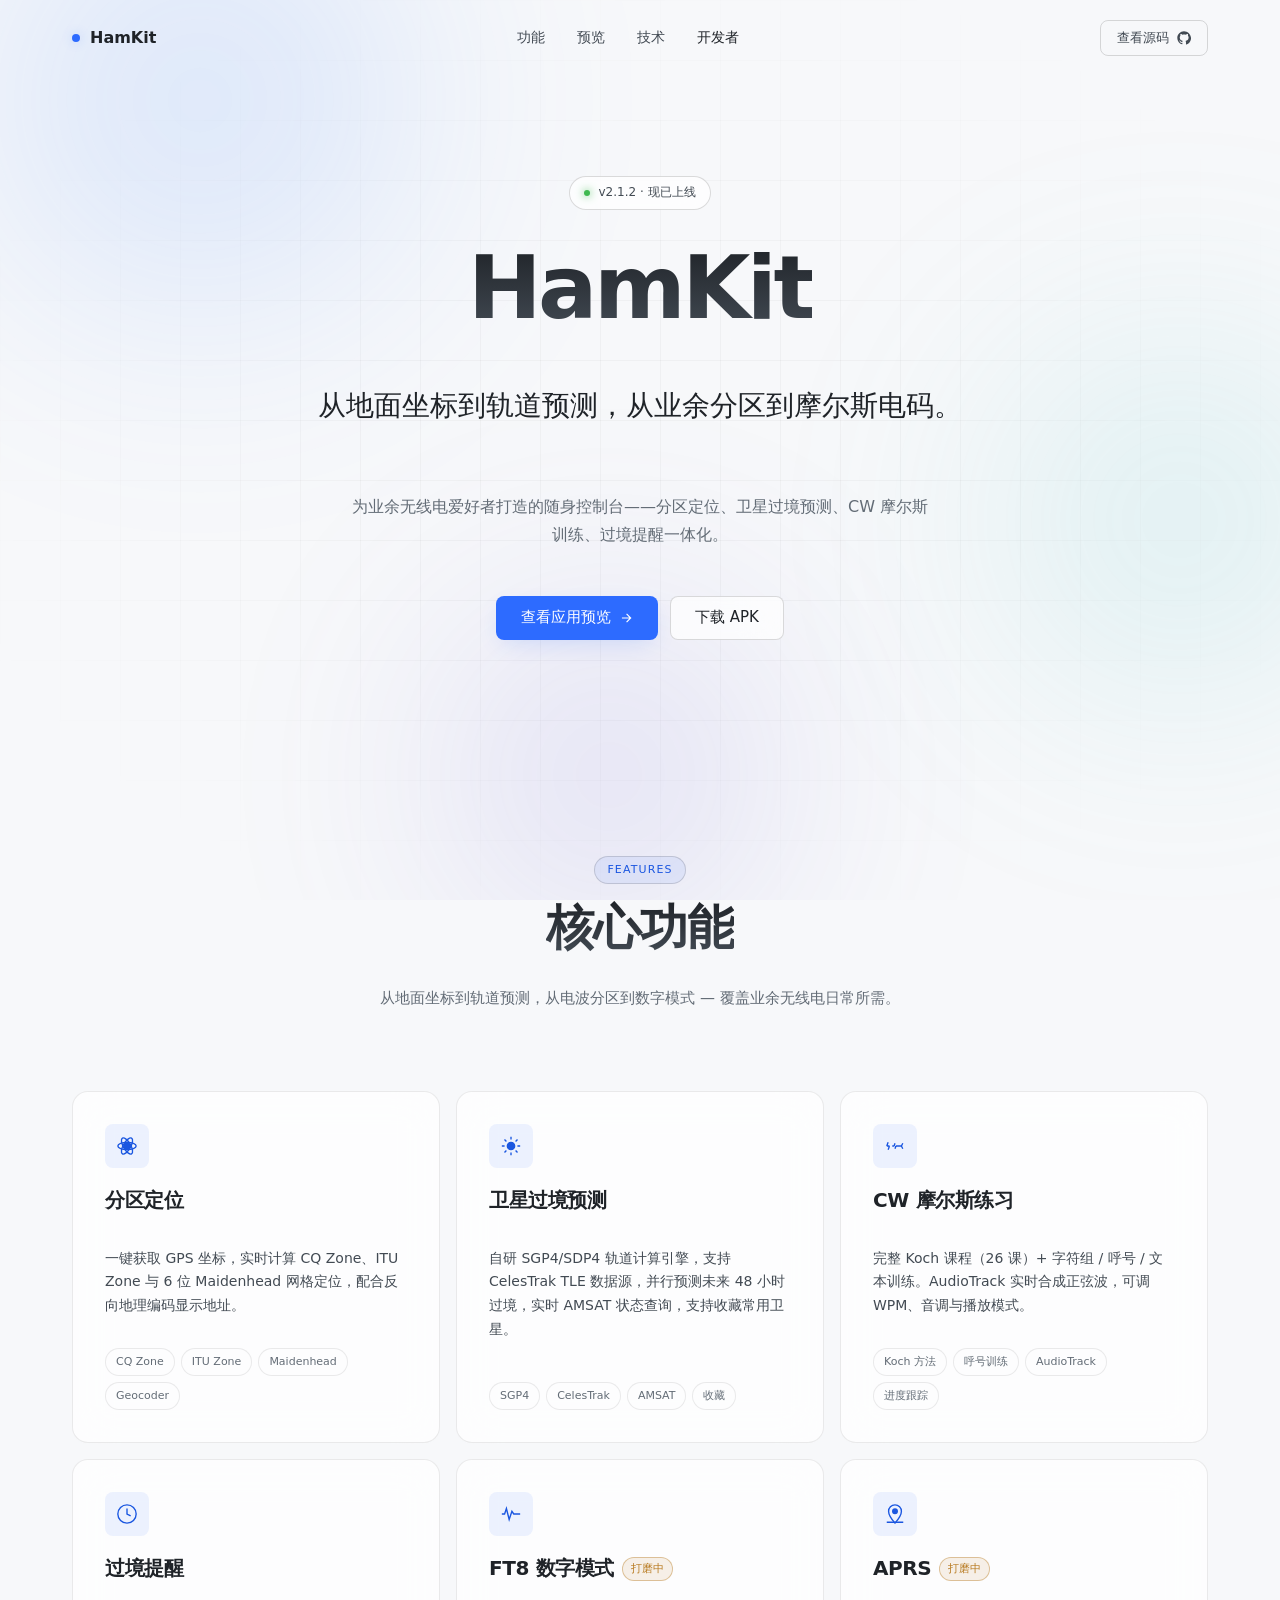
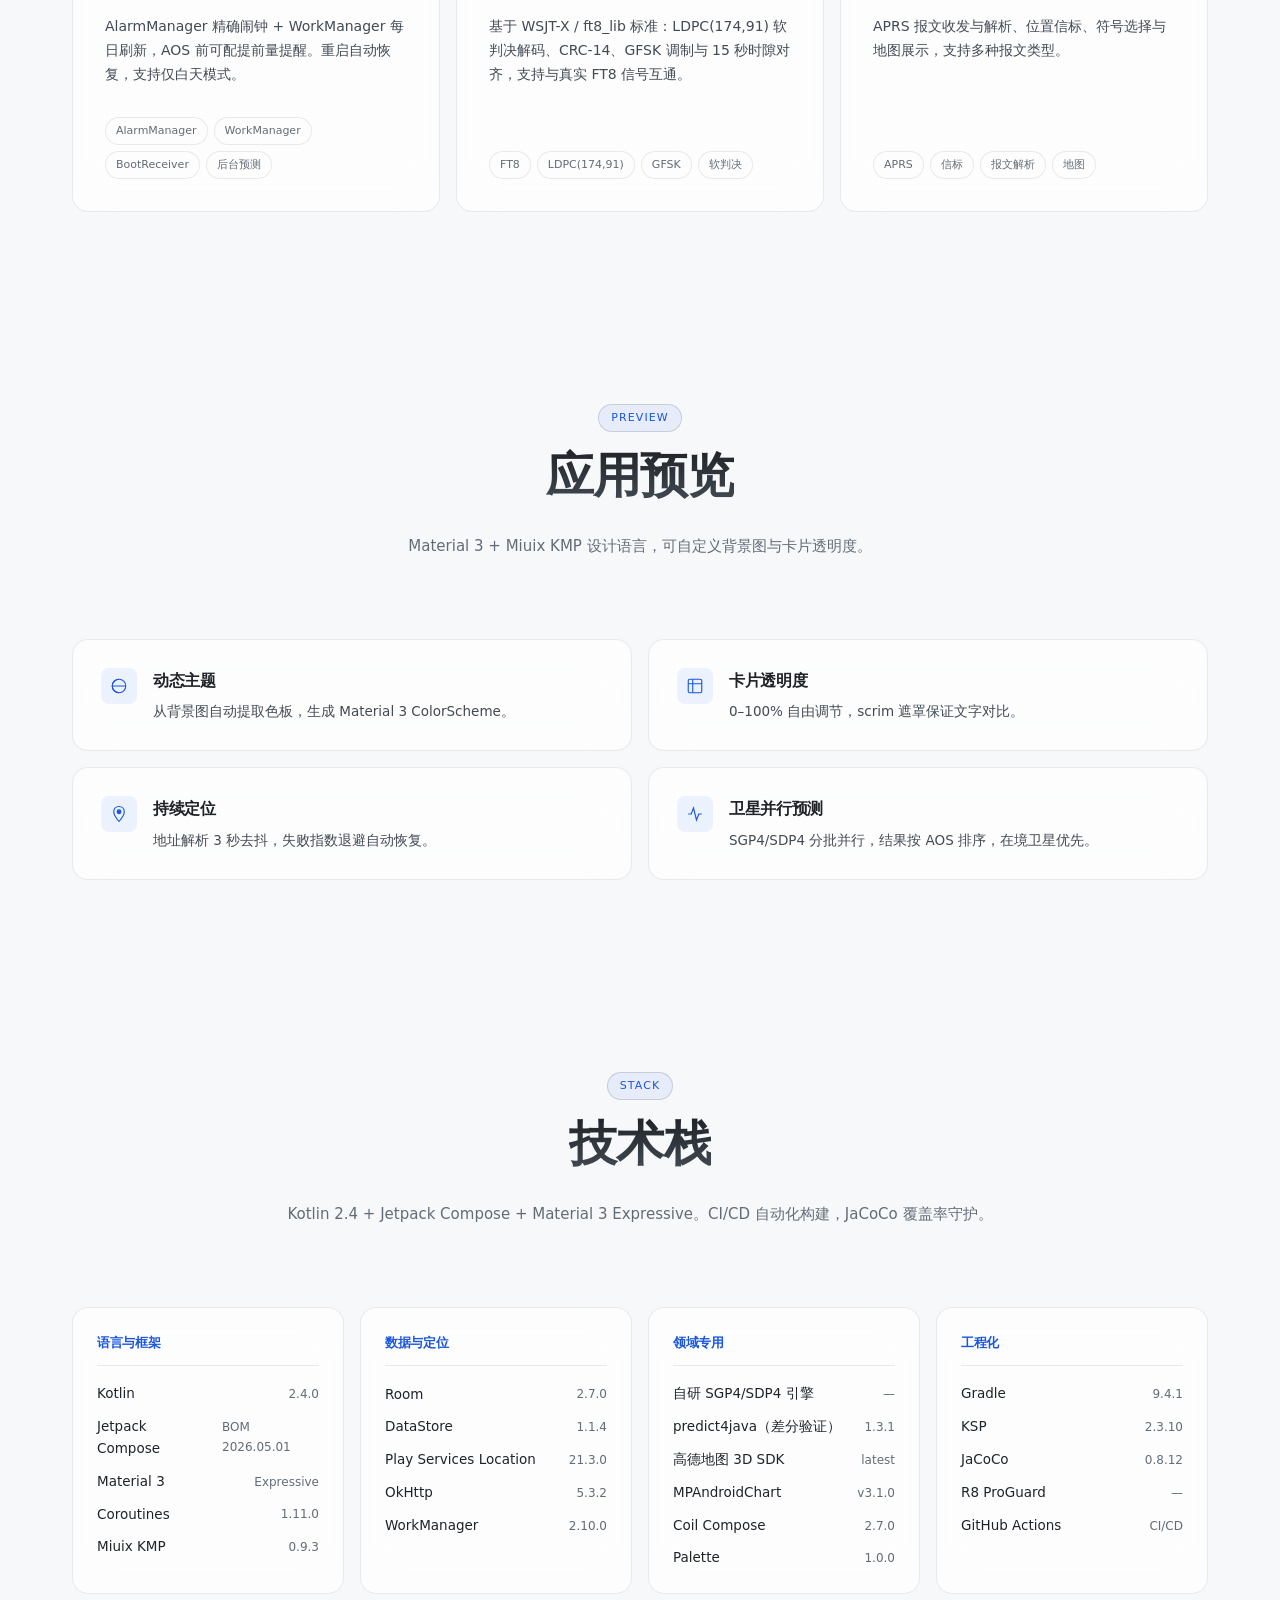
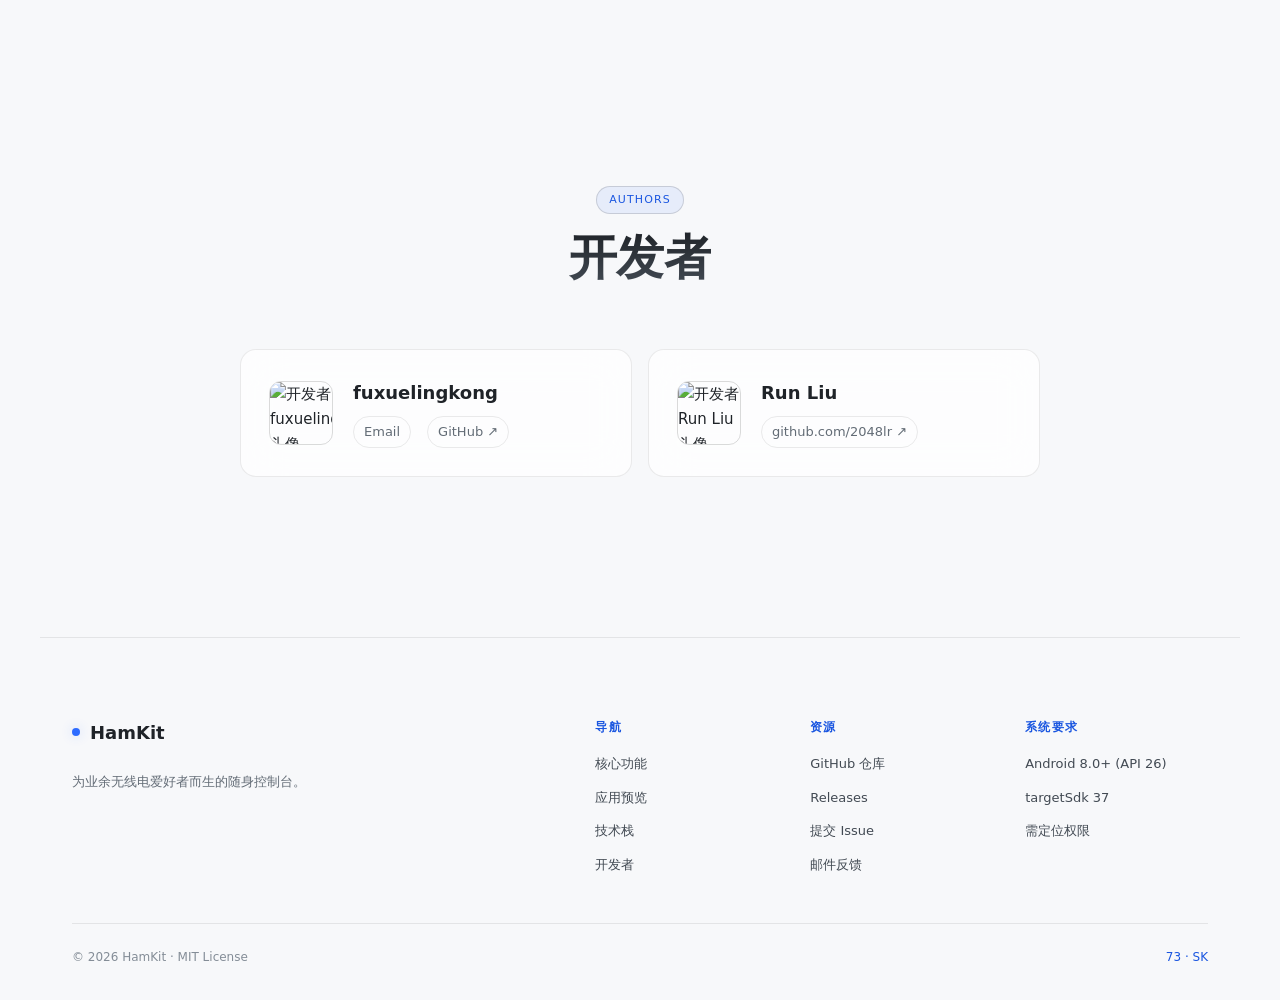
==== commit 2ea6a044: "feat(website): 应用版本实时从 GitHub 拉取 - 版本获取优先级改为 GitHub API 实时拉取，version.json 仅作兜底 - 缓存键改为 hamkit-latest" ====
--- a/website/index.html
+++ b/website/index.html
@@ -341,6 +341,6 @@
         </div>
     </footer>
 
-    <script src="./script.js" defer></script>
+    <script src="./script.js?v=2" defer></script>
 </body>
 </html>
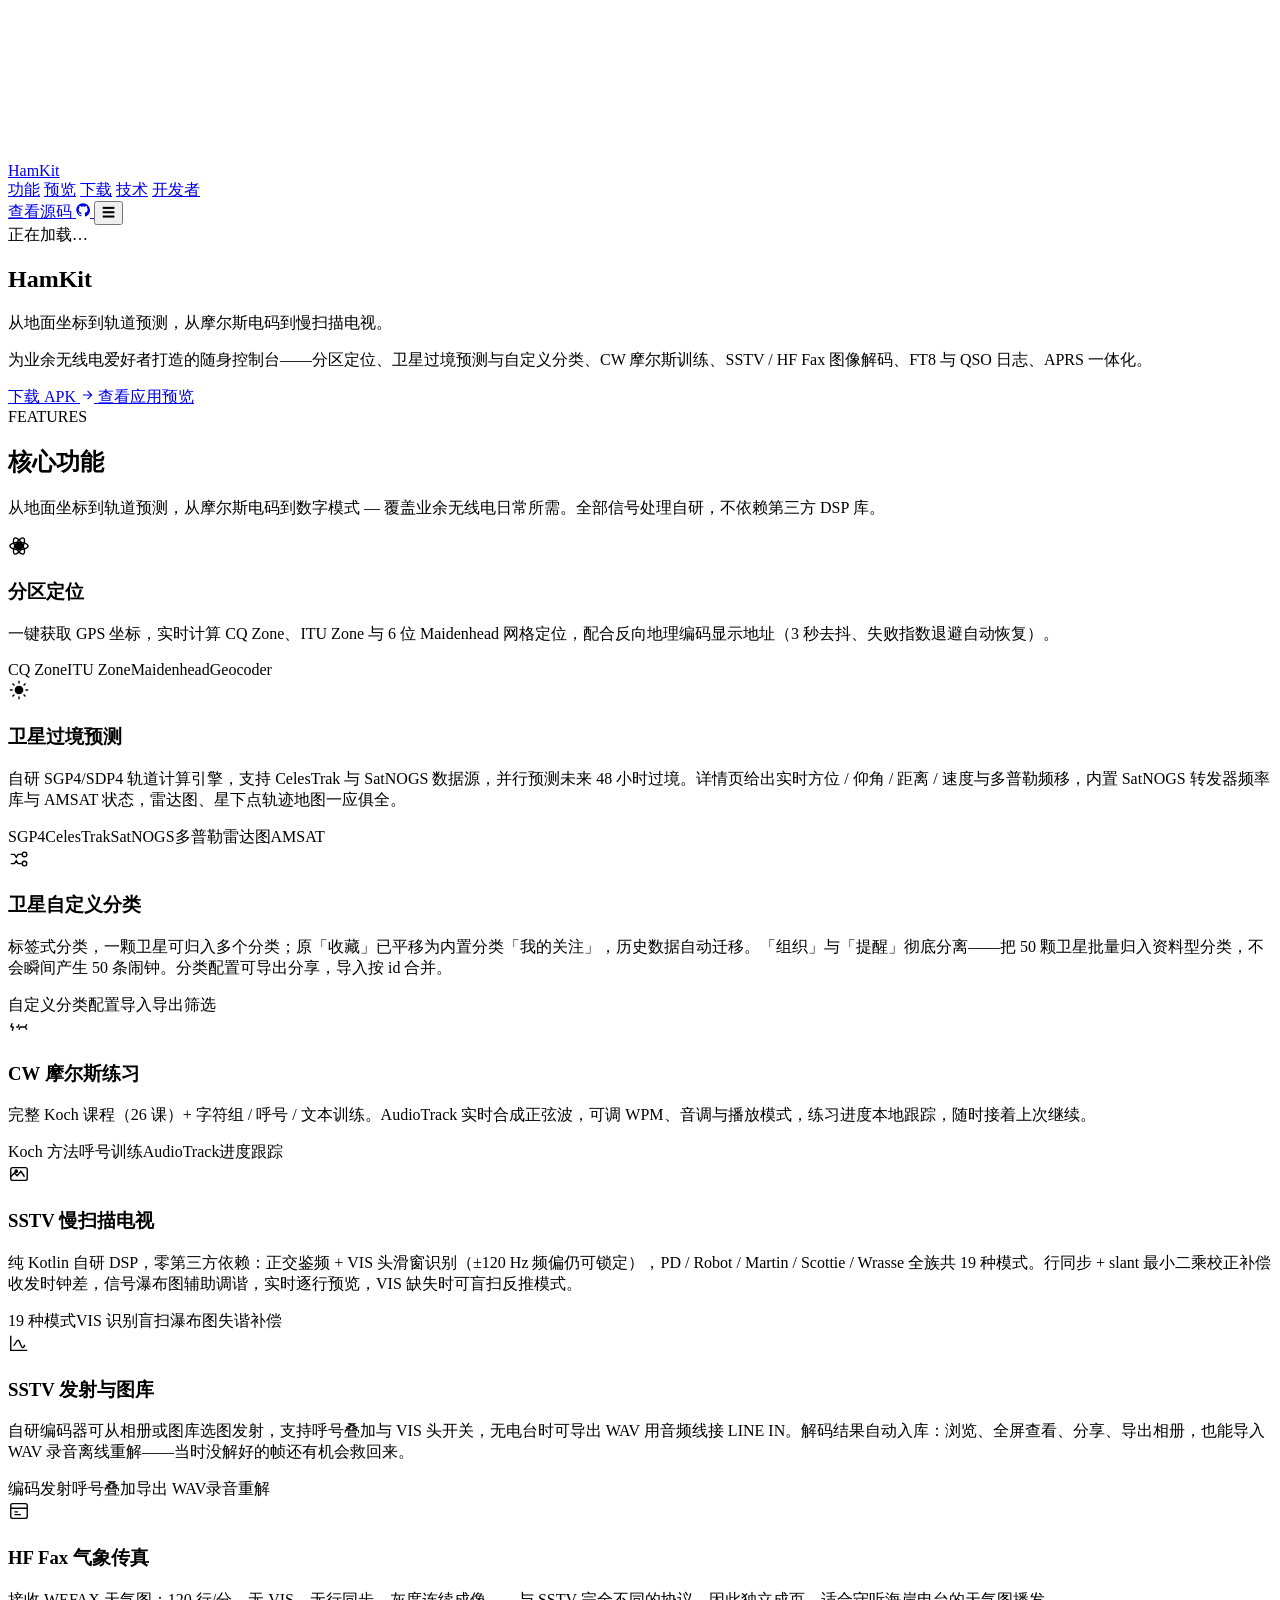
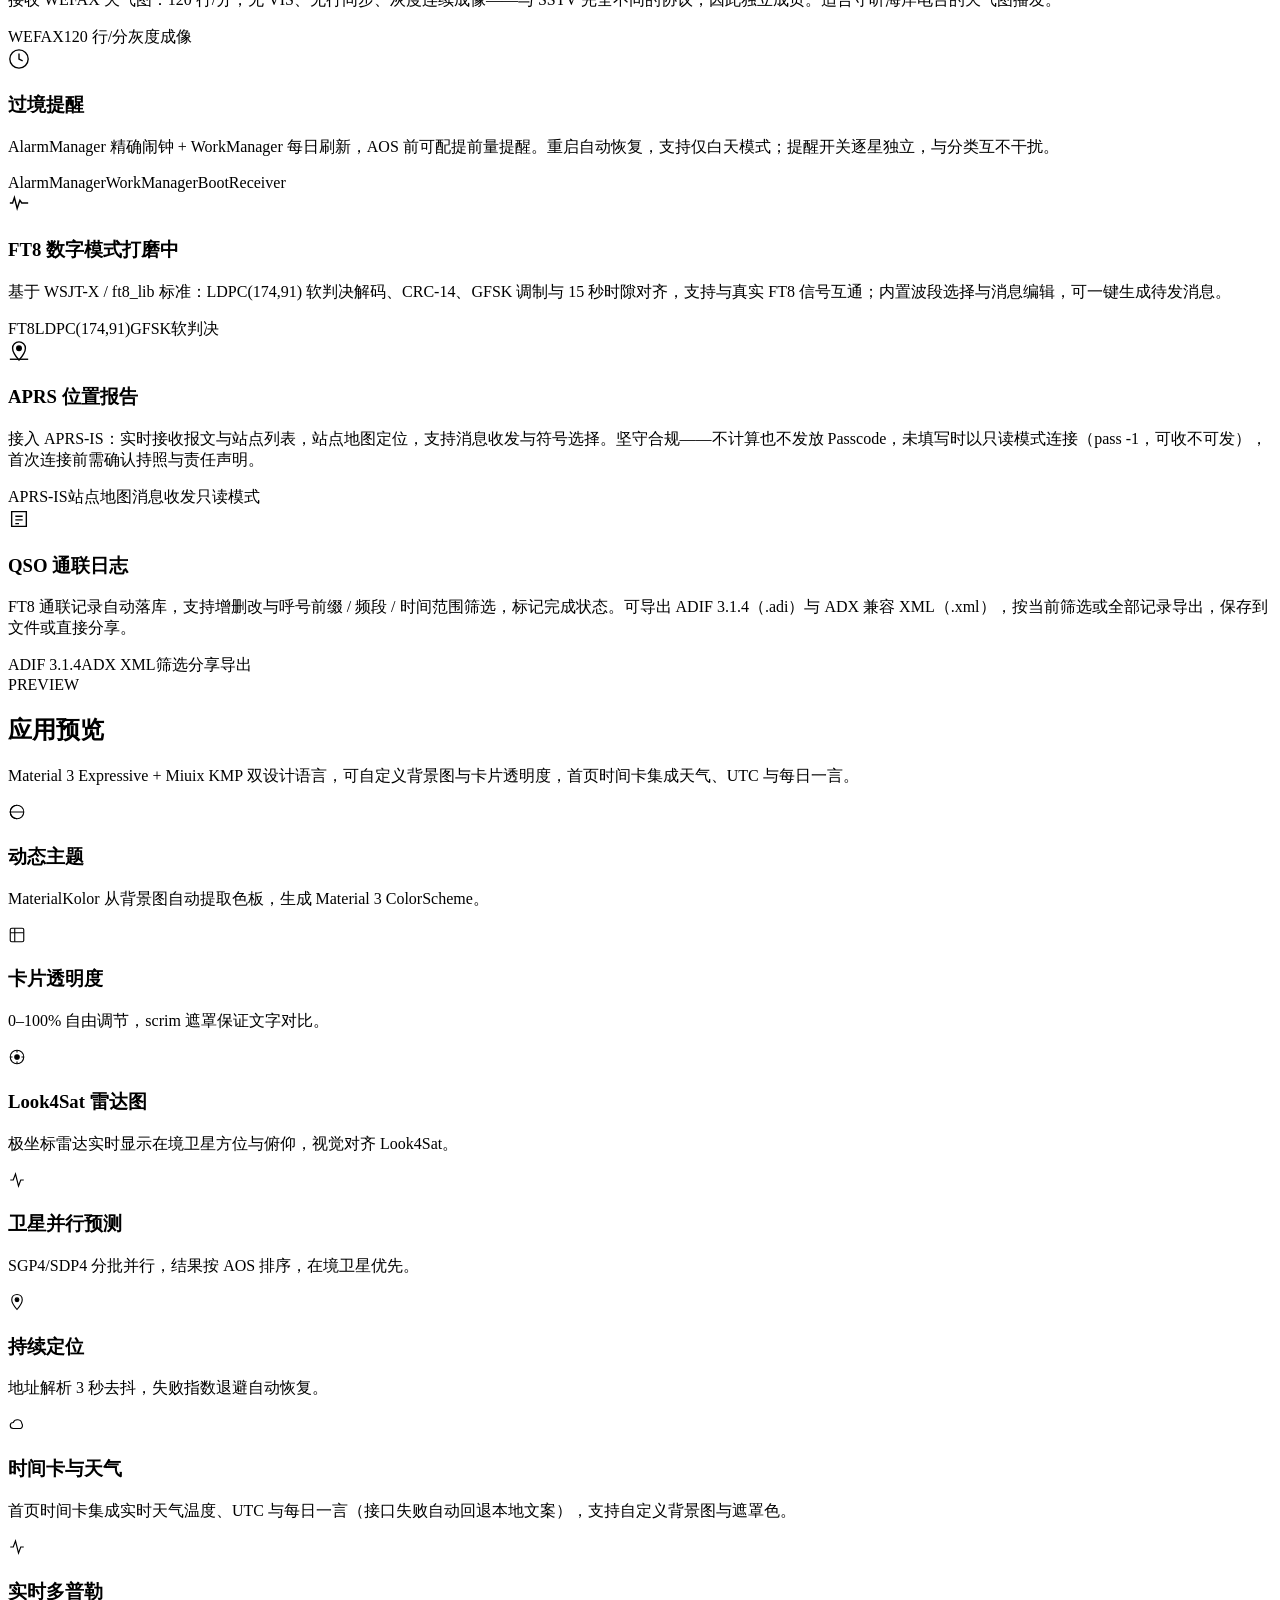
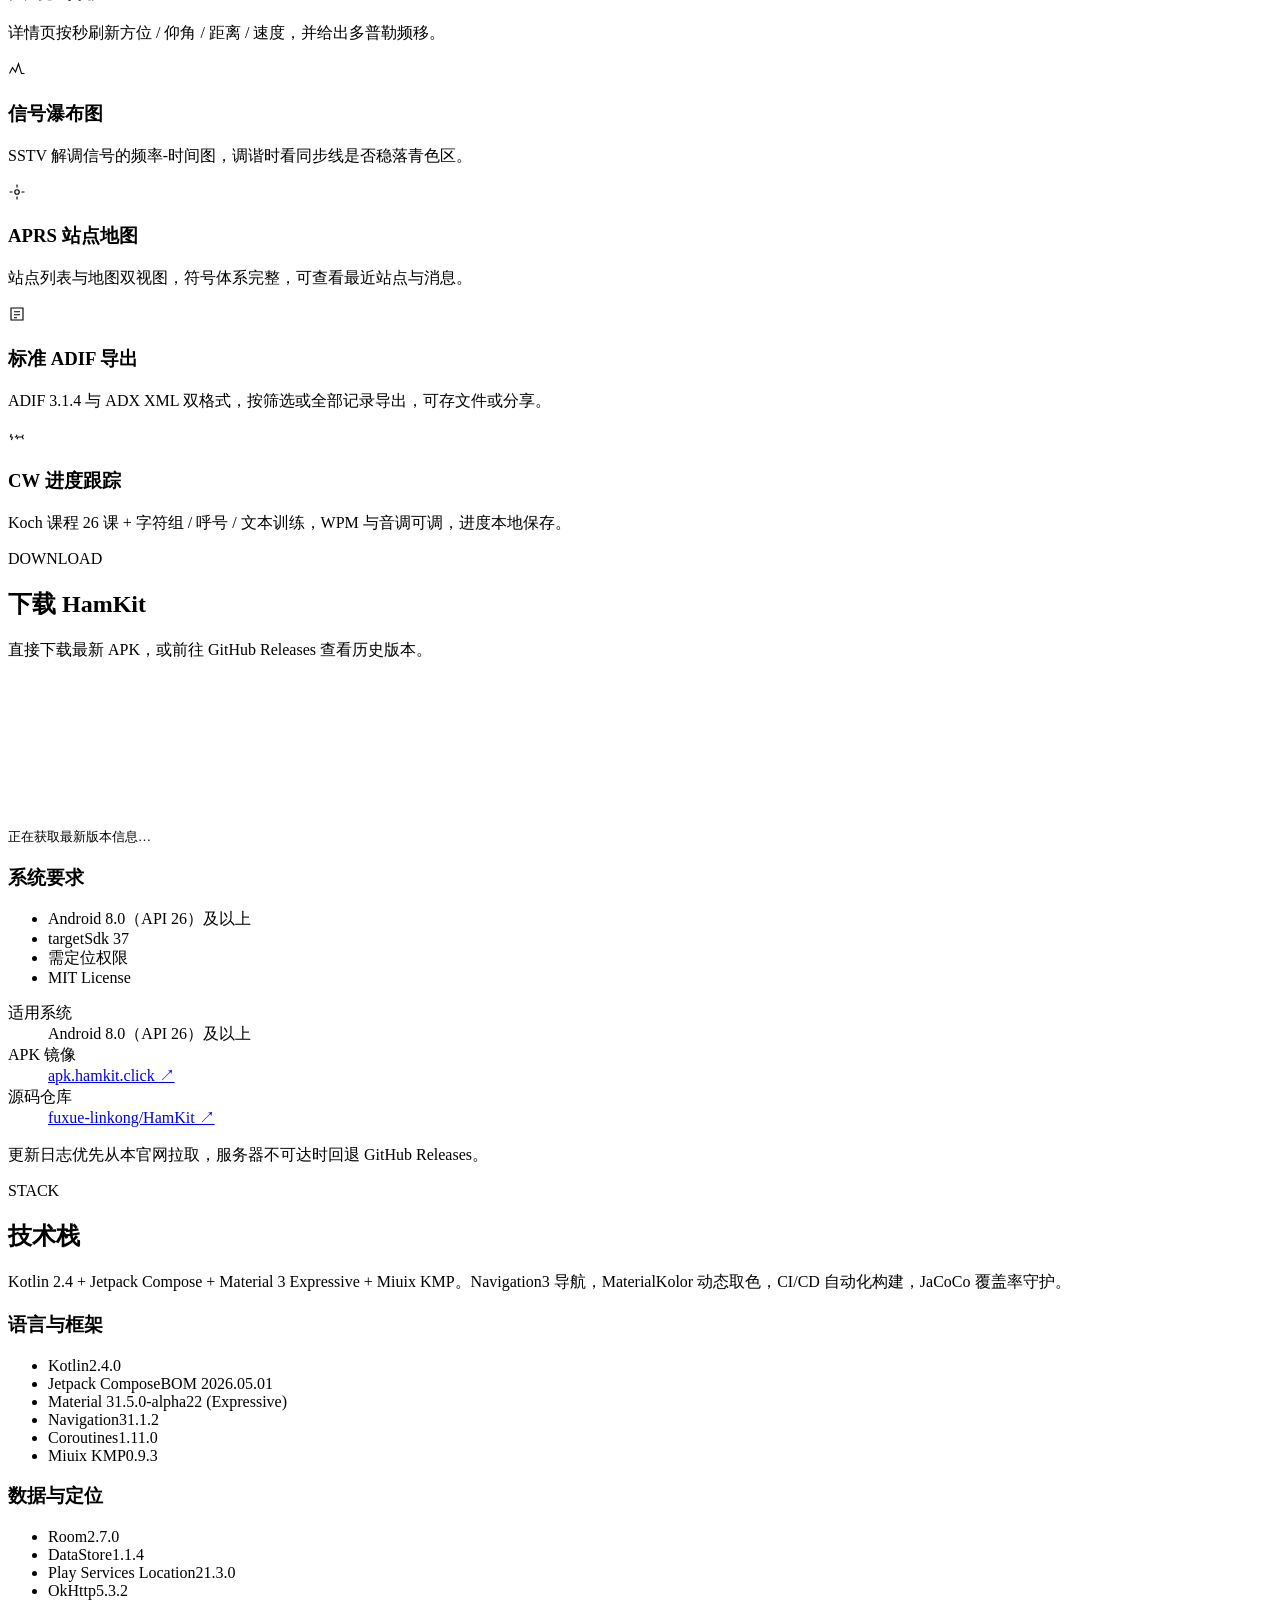
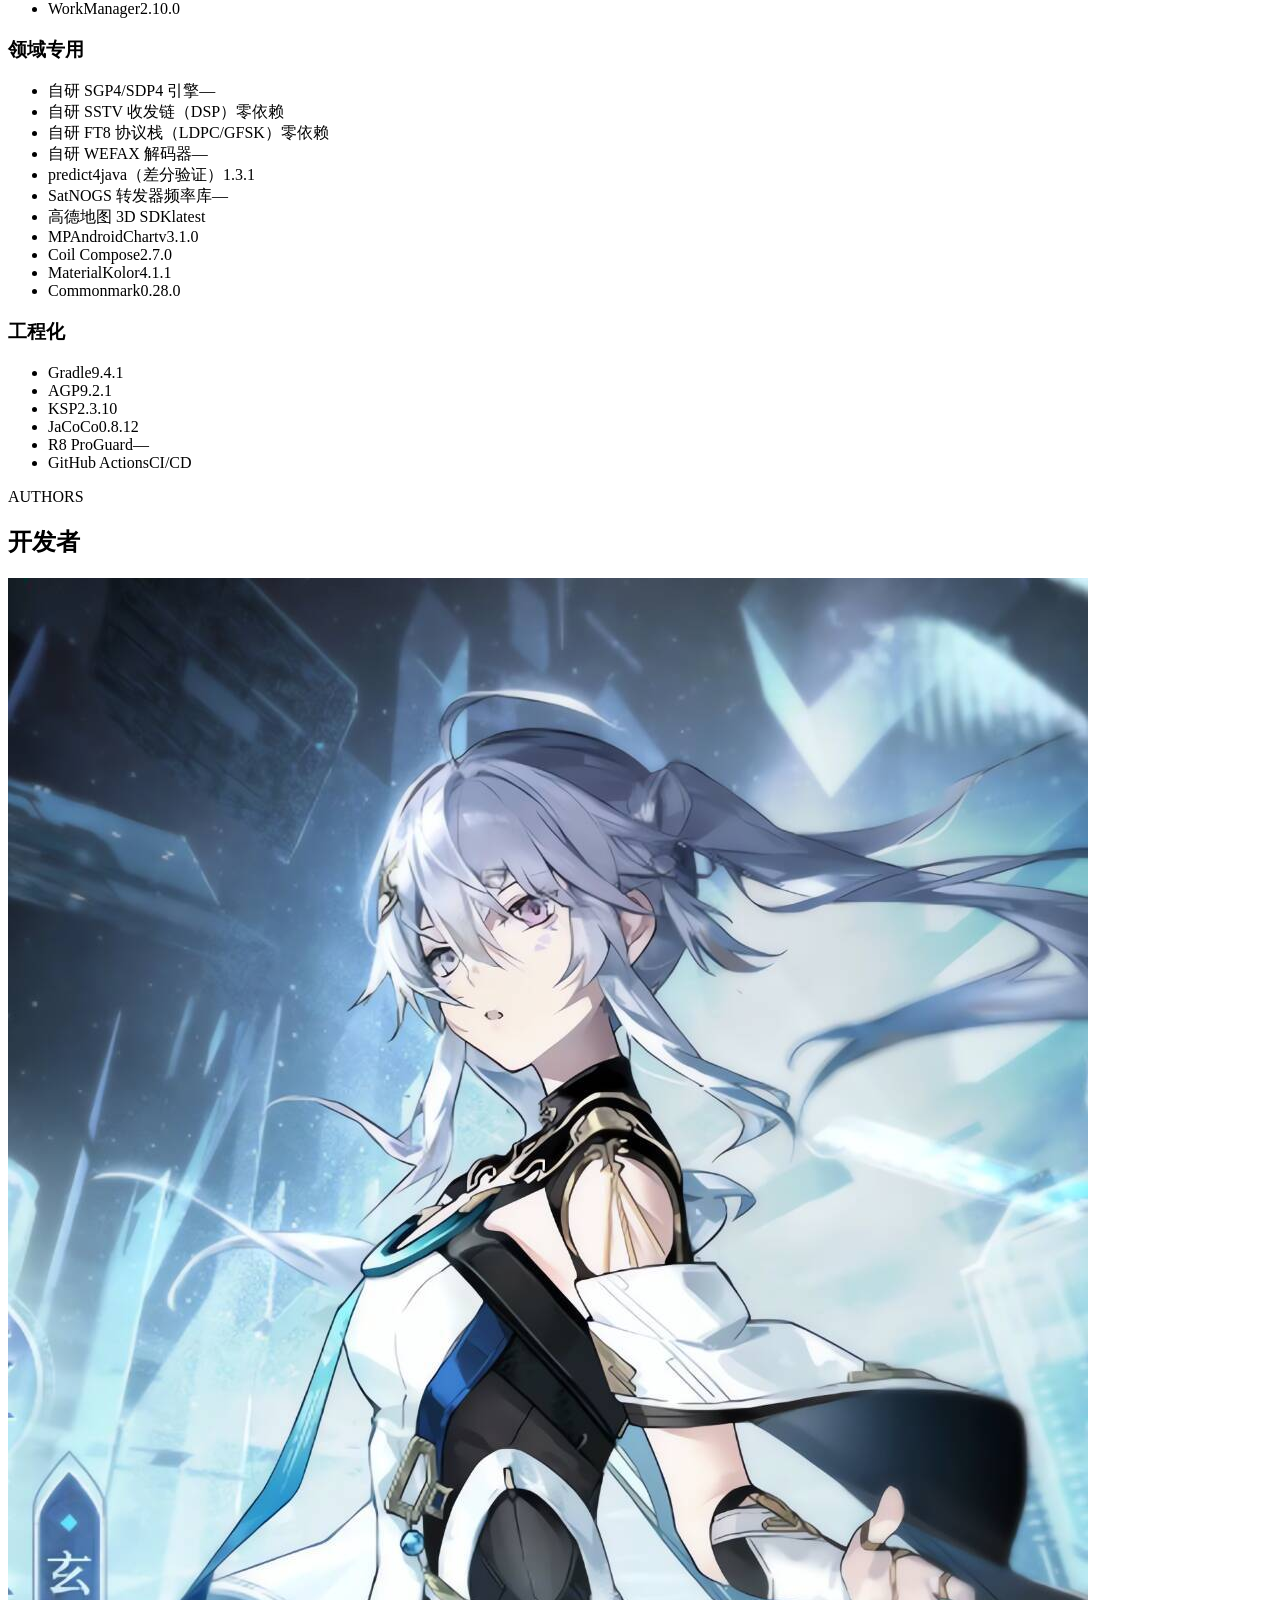
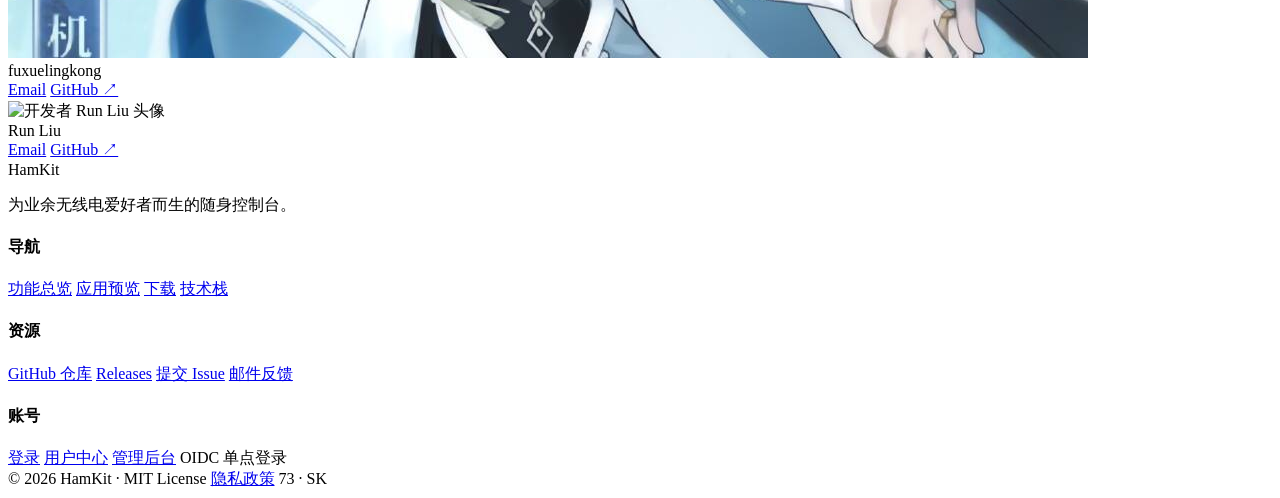
==== commit e1ebea7f: "feat(website): 隐私政策、账号数据权利与后台安全加固" ====
--- a/website/index.html
+++ b/website/index.html
@@ -3,10 +3,13 @@
 <head>
     <meta charset="UTF-8">
     <meta name="viewport" content="width=device-width, initial-scale=1.0">
-    <meta name="description" content="HamKit — 为业余无线电爱好者打造的随身控制台。分区定位、卫星过境预测、CW 摩尔斯训练、FT8 数字模式、APRS、过境提醒一体化。">
+    <meta name="description" content="HamKit — 为业余无线电爱好者打造的随身控制台。分区定位、卫星过境预测与自定义分类、CW 摩尔斯训练、SSTV / HF Fax 图像解码、FT8 与 QSO 日志、APRS 一体化。">
     <meta name="theme-color" content="#0B0E14" media="(prefers-color-scheme: dark)">
     <meta name="theme-color" content="#F7F8FA" media="(prefers-color-scheme: light)">
+    <meta name="keywords" content="HamKit,业余无线电,SGP4,卫星过境,CW,摩尔斯,SSTV,HF Fax,FT8,APRS,QSO 日志,ADIF">
     <title>HamKit · 业余无线电随身控制台</title>
+    <!-- 内联图标：避免额外请求与 favicon 404 -->
+    <link rel="icon" href="data:image/svg+xml,%3Csvg xmlns='http://www.w3.org/2000/svg' viewBox='0 0 32 32'%3E%3Crect width='32' height='32' rx='8' fill='%230B0E14'/%3E%3Ccircle cx='16' cy='16' r='4.5' fill='%234D8FFF'/%3E%3Cpath d='M16 3v5M16 24v5M3 16h5M24 16h5' stroke='%234D8FFF' stroke-width='2.5' stroke-linecap='round'/%3E%3C/svg%3E">
     <link rel="preconnect" href="https://fonts.googleapis.com">
     <link rel="preconnect" href="https://fonts.gstatic.com" crossorigin>
     <style>
@@ -17,7 +20,9 @@
             font-display: swap;
         }
     </style>
-    <link rel="stylesheet" href="./style.css">
+    <link rel="stylesheet" href="/style.css?v=3">
+    <!-- 设计系统：仅补充首页新增区块的样式，避免与原 style.css 重复 -->
+    <link rel="stylesheet" href="/assets/site.css">
 </head>
 <body>
     <!-- 背景光晕 -->
@@ -25,7 +30,7 @@
         <div class="aurora__blob aurora__blob--1"></div>
         <div class="aurora__blob aurora__blob--2"></div>
         <div class="aurora__blob aurora__blob--3"></div>
-        <div class="aurora__grid"></div>
+        <canvas class="aurora__wave" aria-hidden="true"></canvas>
     </div>
 
     <!-- 顶部导航 -->
@@ -34,40 +39,46 @@
             <span class="nav__dot"></span>
             <span>HamKit</span>
         </a>
-        <nav class="nav__links">
+        <nav class="nav__links" id="nav-links">
             <a href="#features">功能</a>
             <a href="#showcase">预览</a>
+            <a href="#download">下载</a>
             <a href="#stack">技术</a>
             <a href="#developer">开发者</a>
         </nav>
-        <a class="nav__cta" href="https://github.com/fuxue-linkong/HamKit" target="_blank" rel="noopener">
-            <span>查看源码</span>
-            <svg viewBox="0 0 24 24" width="14" height="14" fill="currentColor"><path d="M12 .5C5.7.5.5 5.7.5 12c0 5.1 3.3 9.4 7.9 10.9.6.1.8-.3.8-.6v-2c-3.2.7-3.9-1.5-3.9-1.5-.5-1.3-1.3-1.7-1.3-1.7-1.1-.7.1-.7.1-.7 1.2.1 1.8 1.2 1.8 1.2 1 1.8 2.7 1.3 3.4 1 .1-.8.4-1.3.7-1.6-2.6-.3-5.3-1.3-5.3-5.7 0-1.3.5-2.3 1.2-3.1-.1-.3-.5-1.5.1-3.1 0 0 1-.3 3.3 1.2 1-.3 2-.4 3-.4s2 .1 3 .4c2.3-1.5 3.3-1.2 3.3-1.2.6 1.6.2 2.8.1 3.1.8.8 1.2 1.8 1.2 3.1 0 4.4-2.7 5.4-5.3 5.7.4.4.8 1.1.8 2.2v3.3c0 .3.2.7.8.6 4.6-1.5 7.9-5.8 7.9-10.9C23.5 5.7 18.3.5 12 .5z"/></svg>
-        </a>
+        <div class="nav__actions">
+            <a class="nav__cta u-hide-sm" href="https://github.com/fuxue-linkong/HamKit" target="_blank" rel="noopener">
+                <span>查看源码</span>
+                <svg viewBox="0 0 24 24" width="14" height="14" fill="currentColor" aria-hidden="true"><path d="M12 .5C5.7.5.5 5.7.5 12c0 5.1 3.3 9.4 7.9 10.9.6.1.8-.3.8-.6v-2c-3.2.7-3.9-1.5-3.9-1.5-.5-1.3-1.3-1.7-1.3-1.7-1.1-.7.1-.7.1-.7 1.2.1 1.8 1.2 1.8 1.2 1 1.8 2.7 1.3 3.4 1 .1-.8.4-1.3.7-1.6-2.6-.3-5.3-1.3-5.3-5.7 0-1.3.5-2.3 1.2-3.1-.1-.3-.5-1.5.1-3.1 0 0 1-.3 3.3 1.2 1-.3 2-.4 3-.4s2 .1 3 .4c2.3-1.5 3.3-1.2 3.3-1.2.6 1.6.2 2.8.1 3.1.8.8 1.2 1.8 1.2 3.1 0 4.4-2.7 5.4-5.3 5.7.4.4.8 1.1.8 2.2v3.3c0 .3.2.7.8.6 4.6-1.5 7.9-5.8 7.9-10.9C23.5 5.7 18.3.5 12 .5z"/></svg>
+            </a>
+            <span data-nav-auth></span>
+            <button class="nav__toggle" type="button" aria-label="展开导航" aria-expanded="false" aria-controls="nav-links">☰</button>
+        </div>
     </header>
 
     <main>
+        <!-- 公告（有生效公告时由脚本插入） -->
+        <div id="announce-host"></div>
+
         <!-- Hero -->
         <section class="hero">
             <div class="hero__badge">
                 <span class="hero__badge-dot"></span>
                 <span id="release-badge">正在加载…</span>
             </div>
-            <h1 class="hero__title">
-                HamKit
-            </h1>
-            <p class="hero__subtitle">
-                从地面坐标到轨道预测，从业余分区到摩尔斯电码。
+            <h1 class="hero__title" id="hero-title">HamKit</h1>
+            <p class="hero__subtitle" id="hero-subtitle">
+                从地面坐标到轨道预测，从摩尔斯电码到慢扫描电视。
             </p>
-            <p class="hero__desc">
-                为业余无线电爱好者打造的随身控制台——分区定位、卫星过境预测、CW 摩尔斯训练、过境提醒一体化。
+            <p class="hero__desc" id="hero-desc">
+                为业余无线电爱好者打造的随身控制台——分区定位、卫星过境预测与自定义分类、CW 摩尔斯训练、SSTV / HF Fax 图像解码、FT8 与 QSO 日志、APRS 一体化。
             </p>
             <div class="hero__cta">
-                <a class="btn btn--primary" href="#showcase">
-                    查看应用预览
-                    <svg viewBox="0 0 24 24" width="14" height="14" fill="none" stroke="currentColor" stroke-width="2"><path d="M5 12h14M13 5l7 7-7 7"/></svg>
+                <a class="btn btn--primary" id="hero-cta-primary" href="#download">
+                    下载 APK
+                    <svg viewBox="0 0 24 24" width="14" height="14" fill="none" stroke="currentColor" stroke-width="2" aria-hidden="true"><path d="M5 12h14M13 5l7 7-7 7"/></svg>
                 </a>
-                <a class="btn btn--ghost" href="https://github.com/fuxue-linkong/HamKit/releases/latest" target="_blank" rel="noopener">下载 APK</a>
+                <a class="btn btn--ghost" id="hero-cta-secondary" href="#showcase">查看应用预览</a>
             </div>
         </section>
 
@@ -76,10 +87,11 @@
             <div class="section__head">
                 <span class="section__tag">FEATURES</span>
                 <h2 class="section__title">核心功能</h2>
-                <p class="section__desc">从地面坐标到轨道预测，从电波分区到数字模式 — 覆盖业余无线电日常所需。</p>
-            </div>
-
-            <div class="features">
+                <p class="section__desc">从地面坐标到轨道预测，从摩尔斯电码到数字模式 — 覆盖业余无线电日常所需。全部信号处理自研，不依赖第三方 DSP 库。</p>
+            </div>
+
+            <!-- 默认内容：接口不可用时也能完整展示；接口可用时由脚本按后台配置替换 -->
+            <div class="features" id="features-grid">
                 <article class="feature">
                     <div class="feature__icon">
                         <svg viewBox="0 0 24 24" width="22" height="22" fill="none" stroke="currentColor" stroke-width="1.5">
@@ -90,10 +102,8 @@
                         </svg>
                     </div>
                     <h3 class="feature__title">分区定位</h3>
-                    <p class="feature__text">一键获取 GPS 坐标，实时计算 CQ Zone、ITU Zone 与 6 位 Maidenhead 网格定位，配合反向地理编码显示地址。</p>
-                    <div class="feature__tags">
-                        <span>CQ Zone</span><span>ITU Zone</span><span>Maidenhead</span><span>Geocoder</span>
-                    </div>
+                    <p class="feature__text">一键获取 GPS 坐标，实时计算 CQ Zone、ITU Zone 与 6 位 Maidenhead 网格定位，配合反向地理编码显示地址（3 秒去抖、失败指数退避自动恢复）。</p>
+                    <div class="feature__tags"><span>CQ Zone</span><span>ITU Zone</span><span>Maidenhead</span><span>Geocoder</span></div>
                 </article>
 
                 <article class="feature">
@@ -104,10 +114,20 @@
                         </svg>
                     </div>
                     <h3 class="feature__title">卫星过境预测</h3>
-                    <p class="feature__text">自研 SGP4/SDP4 轨道计算引擎，支持 CelesTrak TLE 数据源，并行预测未来 48 小时过境，实时 AMSAT 状态查询，支持收藏常用卫星。</p>
-                    <div class="feature__tags">
-                        <span>SGP4</span><span>CelesTrak</span><span>AMSAT</span><span>收藏</span>
-                    </div>
+                    <p class="feature__text">自研 SGP4/SDP4 轨道计算引擎，支持 CelesTrak 与 SatNOGS 数据源，并行预测未来 48 小时过境。详情页给出实时方位 / 仰角 / 距离 / 速度与多普勒频移，内置 SatNOGS 转发器频率库与 AMSAT 状态，雷达图、星下点轨迹地图一应俱全。</p>
+                    <div class="feature__tags"><span>SGP4</span><span>CelesTrak</span><span>SatNOGS</span><span>多普勒</span><span>雷达图</span><span>AMSAT</span></div>
+                </article>
+
+                <article class="feature">
+                    <div class="feature__icon">
+                        <svg viewBox="0 0 24 24" width="22" height="22" fill="none" stroke="currentColor" stroke-width="1.5">
+                            <path d="M3 7h4l2 3 2-3h4M3 17h4l2-3 2 3h4"/>
+                            <circle cx="18" cy="7" r="2.5"/><circle cx="18" cy="17" r="2.5"/>
+                        </svg>
+                    </div>
+                    <h3 class="feature__title">卫星自定义分类</h3>
+                    <p class="feature__text">标签式分类，一颗卫星可归入多个分类；原「收藏」已平移为内置分类「我的关注」，历史数据自动迁移。「组织」与「提醒」彻底分离——把 50 颗卫星批量归入资料型分类，不会瞬间产生 50 条闹钟。分类配置可导出分享，导入按 id 合并。</p>
+                    <div class="feature__tags"><span>自定义分类</span><span>配置导入导出</span><span>筛选</span></div>
                 </article>
 
                 <article class="feature">
@@ -117,10 +137,42 @@
                         </svg>
                     </div>
                     <h3 class="feature__title">CW 摩尔斯练习</h3>
-                    <p class="feature__text">完整 Koch 课程（26 课）+ 字符组 / 呼号 / 文本训练。AudioTrack 实时合成正弦波，可调 WPM、音调与播放模式。</p>
-                    <div class="feature__tags">
-                        <span>Koch 方法</span><span>呼号训练</span><span>AudioTrack</span><span>进度跟踪</span>
-                    </div>
+                    <p class="feature__text">完整 Koch 课程（26 课）+ 字符组 / 呼号 / 文本训练。AudioTrack 实时合成正弦波，可调 WPM、音调与播放模式，练习进度本地跟踪，随时接着上次继续。</p>
+                    <div class="feature__tags"><span>Koch 方法</span><span>呼号训练</span><span>AudioTrack</span><span>进度跟踪</span></div>
+                </article>
+
+                <article class="feature">
+                    <div class="feature__icon">
+                        <svg viewBox="0 0 24 24" width="22" height="22" fill="none" stroke="currentColor" stroke-width="1.5">
+                            <rect x="3" y="5" width="18" height="14" rx="2"/><path d="M3 15l4-4 3 3 4-5 4 6"/>
+                            <circle cx="9" cy="9" r="1.3" fill="currentColor"/>
+                        </svg>
+                    </div>
+                    <h3 class="feature__title">SSTV 慢扫描电视</h3>
+                    <p class="feature__text">纯 Kotlin 自研 DSP，零第三方依赖：正交鉴频 + VIS 头滑窗识别（±120 Hz 频偏仍可锁定），PD / Robot / Martin / Scottie / Wrasse 全族共 19 种模式。行同步 + slant 最小二乘校正补偿收发时钟差，信号瀑布图辅助调谐，实时逐行预览，VIS 缺失时可盲扫反推模式。</p>
+                    <div class="feature__tags"><span>19 种模式</span><span>VIS 识别</span><span>盲扫</span><span>瀑布图</span><span>失谐补偿</span></div>
+                </article>
+
+                <article class="feature">
+                    <div class="feature__icon">
+                        <svg viewBox="0 0 24 24" width="22" height="22" fill="none" stroke="currentColor" stroke-width="1.5">
+                            <path d="M3 4v16h18"/><path d="M6 15c2-1 3-6 5-6s3 8 5 8 2-3 2-3"/>
+                        </svg>
+                    </div>
+                    <h3 class="feature__title">SSTV 发射与图库</h3>
+                    <p class="feature__text">自研编码器可从相册或图库选图发射，支持呼号叠加与 VIS 头开关，无电台时可导出 WAV 用音频线接 LINE IN。解码结果自动入库：浏览、全屏查看、分享、导出相册，也能导入 WAV 录音离线重解——当时没解好的帧还有机会救回来。</p>
+                    <div class="feature__tags"><span>编码发射</span><span>呼号叠加</span><span>导出 WAV</span><span>录音重解</span></div>
+                </article>
+
+                <article class="feature">
+                    <div class="feature__icon">
+                        <svg viewBox="0 0 24 24" width="22" height="22" fill="none" stroke="currentColor" stroke-width="1.5">
+                            <rect x="3" y="4" width="18" height="16" rx="2"/><path d="M3 9h18M7 13h4M7 16h7"/>
+                        </svg>
+                    </div>
+                    <h3 class="feature__title">HF Fax 气象传真</h3>
+                    <p class="feature__text">接收 WEFAX 天气图：120 行/分，无 VIS、无行同步、灰度连续成像——与 SSTV 完全不同的协议，因此独立成页。适合守听海岸电台的天气图播发。</p>
+                    <div class="feature__tags"><span>WEFAX</span><span>120 行/分</span><span>灰度成像</span></div>
                 </article>
 
                 <article class="feature">
@@ -130,10 +182,8 @@
                         </svg>
                     </div>
                     <h3 class="feature__title">过境提醒</h3>
-                    <p class="feature__text">AlarmManager 精确闹钟 + WorkManager 每日刷新，AOS 前可配提前量提醒。重启自动恢复，支持仅白天模式。</p>
-                    <div class="feature__tags">
-                        <span>AlarmManager</span><span>WorkManager</span><span>BootReceiver</span><span>后台预测</span>
-                    </div>
+                    <p class="feature__text">AlarmManager 精确闹钟 + WorkManager 每日刷新，AOS 前可配提前量提醒。重启自动恢复，支持仅白天模式；提醒开关逐星独立，与分类互不干扰。</p>
+                    <div class="feature__tags"><span>AlarmManager</span><span>WorkManager</span><span>BootReceiver</span></div>
                 </article>
 
                 <article class="feature">
@@ -143,24 +193,30 @@
                         </svg>
                     </div>
                     <h3 class="feature__title">FT8 数字模式<span class="feature__badge">打磨中</span></h3>
-                    <p class="feature__text">基于 WSJT-X / ft8_lib 标准：LDPC(174,91) 软判决解码、CRC-14、GFSK 调制与 15 秒时隙对齐，支持与真实 FT8 信号互通。</p>
-                    <div class="feature__tags">
-                        <span>FT8</span><span>LDPC(174,91)</span><span>GFSK</span><span>软判决</span>
-                    </div>
-                </article>
-
-                <article class="feature">
-                    <div class="feature__icon">
-                        <svg viewBox="0 0 24 24" width="22" height="22" fill="none" stroke="currentColor" stroke-width="1.5">
-                            <path d="M12 2C8 2 5 5 5 9c0 5 7 13 7 13s7-8 7-13c0-4-3-7-7-7z"/><circle cx="12" cy="9" r="2.5" fill="currentColor"/>
-                            <path d="M3 21h18" />
-                        </svg>
-                    </div>
-                    <h3 class="feature__title">APRS<span class="feature__badge">打磨中</span></h3>
-                    <p class="feature__text">APRS 报文收发与解析、位置信标、符号选择与地图展示，支持多种报文类型。</p>
-                    <div class="feature__tags">
-                        <span>APRS</span><span>信标</span><span>报文解析</span><span>地图</span>
-                    </div>
+                    <p class="feature__text">基于 WSJT-X / ft8_lib 标准：LDPC(174,91) 软判决解码、CRC-14、GFSK 调制与 15 秒时隙对齐，支持与真实 FT8 信号互通；内置波段选择与消息编辑，可一键生成待发消息。</p>
+                    <div class="feature__tags"><span>FT8</span><span>LDPC(174,91)</span><span>GFSK</span><span>软判决</span></div>
+                </article>
+
+                <article class="feature">
+                    <div class="feature__icon">
+                        <svg viewBox="0 0 24 24" width="22" height="22" fill="none" stroke="currentColor" stroke-width="1.5">
+                            <path d="M12 2C8 2 5 5 5 9c0 5 7 13 7 13s7-8 7-13c0-4-3-7-7-7z"/><circle cx="12" cy="9" r="2.5" fill="currentColor"/><path d="M2 21h20"/>
+                        </svg>
+                    </div>
+                    <h3 class="feature__title">APRS 位置报告</h3>
+                    <p class="feature__text">接入 APRS-IS：实时接收报文与站点列表，站点地图定位，支持消息收发与符号选择。坚守合规——不计算也不发放 Passcode，未填写时以只读模式连接（pass -1，可收不可发），首次连接前需确认持照与责任声明。</p>
+                    <div class="feature__tags"><span>APRS-IS</span><span>站点地图</span><span>消息收发</span><span>只读模式</span></div>
+                </article>
+
+                <article class="feature">
+                    <div class="feature__icon">
+                        <svg viewBox="0 0 24 24" width="22" height="22" fill="none" stroke="currentColor" stroke-width="1.5">
+                            <path d="M4 4h16v16H4z"/><path d="M8 9h8M8 13h8M8 17h4"/>
+                        </svg>
+                    </div>
+                    <h3 class="feature__title">QSO 通联日志</h3>
+                    <p class="feature__text">FT8 通联记录自动落库，支持增删改与呼号前缀 / 频段 / 时间范围筛选，标记完成状态。可导出 ADIF 3.1.4（.adi）与 ADX 兼容 XML（.xml），按当前筛选或全部记录导出，保存到文件或直接分享。</p>
+                    <div class="feature__tags"><span>ADIF 3.1.4</span><span>ADX XML</span><span>筛选</span><span>分享导出</span></div>
                 </article>
             </div>
         </section>
@@ -170,7 +226,7 @@
             <div class="section__head">
                 <span class="section__tag">PREVIEW</span>
                 <h2 class="section__title">应用预览</h2>
-                <p class="section__desc">Material 3 + Miuix KMP 设计语言，可自定义背景图与卡片透明度。</p>
+                <p class="section__desc">Material 3 Expressive + Miuix KMP 双设计语言，可自定义背景图与卡片透明度，首页时间卡集成天气、UTC 与每日一言。</p>
             </div>
 
             <div class="notes">
@@ -180,7 +236,7 @@
                     </div>
                     <div>
                         <h3 class="note__title">动态主题</h3>
-                        <p class="note__text">从背景图自动提取色板，生成 Material 3 ColorScheme。</p>
+                        <p class="note__text">MaterialKolor 从背景图自动提取色板，生成 Material 3 ColorScheme。</p>
                     </div>
                 </div>
                 <div class="note">
@@ -194,6 +250,24 @@
                 </div>
                 <div class="note">
                     <div class="note__icon">
+                        <svg viewBox="0 0 24 24" width="18" height="18" fill="none" stroke="currentColor" stroke-width="1.5"><circle cx="12" cy="12" r="9"/><circle cx="12" cy="12" r="3" fill="currentColor"/><path d="M12 3v3M12 18v3M3 12h3M18 12h3"/></svg>
+                    </div>
+                    <div>
+                        <h3 class="note__title">Look4Sat 雷达图</h3>
+                        <p class="note__text">极坐标雷达实时显示在境卫星方位与俯仰，视觉对齐 Look4Sat。</p>
+                    </div>
+                </div>
+                <div class="note">
+                    <div class="note__icon">
+                        <svg viewBox="0 0 24 24" width="18" height="18" fill="none" stroke="currentColor" stroke-width="1.5"><path d="M3 12h4l3-8 4 16 3-8h4"/></svg>
+                    </div>
+                    <div>
+                        <h3 class="note__title">卫星并行预测</h3>
+                        <p class="note__text">SGP4/SDP4 分批并行，结果按 AOS 排序，在境卫星优先。</p>
+                    </div>
+                </div>
+                <div class="note">
+                    <div class="note__icon">
                         <svg viewBox="0 0 24 24" width="18" height="18" fill="none" stroke="currentColor" stroke-width="1.5"><path d="M12 2C8 2 5 5 5 9c0 5 7 13 7 13s7-8 7-13c0-4-3-7-7-7z"/><circle cx="12" cy="9" r="2.5" fill="currentColor"/></svg>
                     </div>
                     <div>
@@ -203,13 +277,104 @@
                 </div>
                 <div class="note">
                     <div class="note__icon">
+                        <svg viewBox="0 0 24 24" width="18" height="18" fill="none" stroke="currentColor" stroke-width="1.5"><path d="M7 18a4 4 0 0 1 0-8 6 6 0 0 1 11.5 1.5A4.5 4.5 0 0 1 17 18H7z"/></svg>
+                    </div>
+                    <div>
+                        <h3 class="note__title">时间卡与天气</h3>
+                        <p class="note__text">首页时间卡集成实时天气温度、UTC 与每日一言（接口失败自动回退本地文案），支持自定义背景图与遮罩色。</p>
+                    </div>
+                </div>
+                <div class="note">
+                    <div class="note__icon">
                         <svg viewBox="0 0 24 24" width="18" height="18" fill="none" stroke="currentColor" stroke-width="1.5"><path d="M3 12h4l3-8 4 16 3-8h4"/></svg>
                     </div>
                     <div>
-                        <h3 class="note__title">卫星并行预测</h3>
-                        <p class="note__text">SGP4/SDP4 分批并行，结果按 AOS 排序，在境卫星优先。</p>
-                    </div>
-                </div>
+                        <h3 class="note__title">实时多普勒</h3>
+                        <p class="note__text">详情页按秒刷新方位 / 仰角 / 距离 / 速度，并给出多普勒频移。</p>
+                    </div>
+                </div>
+                <div class="note">
+                    <div class="note__icon">
+                        <svg viewBox="0 0 24 24" width="18" height="18" fill="none" stroke="currentColor" stroke-width="1.5"><path d="M2 18l4-8 4 6 4-11 4 13h4"/></svg>
+                    </div>
+                    <div>
+                        <h3 class="note__title">信号瀑布图</h3>
+                        <p class="note__text">SSTV 解调信号的频率-时间图，调谐时看同步线是否稳落青色区。</p>
+                    </div>
+                </div>
+                <div class="note">
+                    <div class="note__icon">
+                        <svg viewBox="0 0 24 24" width="18" height="18" fill="none" stroke="currentColor" stroke-width="1.5"><circle cx="12" cy="12" r="3"/><path d="M12 2v4M12 18v4M2 12h4M18 12h4"/></svg>
+                    </div>
+                    <div>
+                        <h3 class="note__title">APRS 站点地图</h3>
+                        <p class="note__text">站点列表与地图双视图，符号体系完整，可查看最近站点与消息。</p>
+                    </div>
+                </div>
+                <div class="note">
+                    <div class="note__icon">
+                        <svg viewBox="0 0 24 24" width="18" height="18" fill="none" stroke="currentColor" stroke-width="1.5"><path d="M4 4h16v16H4z"/><path d="M8 9h8M8 13h8M8 17h4"/></svg>
+                    </div>
+                    <div>
+                        <h3 class="note__title">标准 ADIF 导出</h3>
+                        <p class="note__text">ADIF 3.1.4 与 ADX XML 双格式，按筛选或全部记录导出，可存文件或分享。</p>
+                    </div>
+                </div>
+                <div class="note">
+                    <div class="note__icon">
+                        <svg viewBox="0 0 24 24" width="18" height="18" fill="none" stroke="currentColor" stroke-width="1.5"><path d="M3 12h3M9 12h2M13 12h6M3 12l1.5-4M6 12l-1.5 4M11 12l1-3M13 12l-1 3M19 12l1.5-3M19 12l1.5 3"/></svg>
+                    </div>
+                    <div>
+                        <h3 class="note__title">CW 进度跟踪</h3>
+                        <p class="note__text">Koch 课程 26 课 + 字符组 / 呼号 / 文本训练，WPM 与音调可调，进度本地保存。</p>
+                    </div>
+                </div>
+            </div>
+        </section>
+
+        <!-- 下载 -->
+        <section id="download" class="section">
+            <div class="section__head">
+                <span class="section__tag">DOWNLOAD</span>
+                <h2 class="section__title" id="download-title">下载 HamKit</h2>
+                <p class="section__desc" id="download-desc">直接下载最新 APK，或前往 GitHub Releases 查看历史版本。</p>
+            </div>
+
+            <div class="download-grid">
+                <div class="card release-card" id="release-card">
+                    <!-- 静态兜底：JS 或版本接口不可用时，用户至少知道这里该有什么 -->
+                    <div class="skeleton" style="height:20px;width:40%"></div>
+                    <div class="skeleton u-mt" style="height:38px;width:60%"></div>
+                    <div class="skeleton u-mt" style="height:80px"></div>
+                    <p class="u-dim u-mt" style="font-size:13px">正在获取最新版本信息…</p>
+                </div>
+
+                <aside class="card download-side">
+                    <h3 class="card__title">系统要求</h3>
+                    <ul class="requirement-list" id="download-requirements">
+                        <li>Android 8.0（API 26）及以上</li>
+                        <li>targetSdk 37</li>
+                        <li>需定位权限</li>
+                        <li>MIT License</li>
+                    </ul>
+                    <dl class="download-facts">
+                        <div>
+                            <dt>适用系统</dt>
+                            <dd id="download-min-android">Android 8.0（API 26）及以上</dd>
+                        </div>
+                        <div>
+                            <dt>APK 镜像</dt>
+                            <dd><a id="download-mirror" href="https://apk.hamkit.click/" target="_blank" rel="noopener">apk.hamkit.click ↗</a></dd>
+                        </div>
+                        <div>
+                            <dt>源码仓库</dt>
+                            <dd><a href="https://github.com/fuxue-linkong/HamKit" target="_blank" rel="noopener">fuxue-linkong/HamKit ↗</a></dd>
+                        </div>
+                    </dl>
+                    <p class="download-note">
+                        更新日志优先从本官网拉取，服务器不可达时回退 GitHub Releases。
+                    </p>
+                </aside>
             </div>
         </section>
 
@@ -218,7 +383,7 @@
             <div class="section__head">
                 <span class="section__tag">STACK</span>
                 <h2 class="section__title">技术栈</h2>
-                <p class="section__desc">Kotlin 2.4 + Jetpack Compose + Material 3 Expressive。CI/CD 自动化构建，JaCoCo 覆盖率守护。</p>
+                <p class="section__desc">Kotlin 2.4 + Jetpack Compose + Material 3 Expressive + Miuix KMP。Navigation3 导航，MaterialKolor 动态取色，CI/CD 自动化构建，JaCoCo 覆盖率守护。</p>
             </div>
 
             <div class="stack">
@@ -227,7 +392,8 @@
                     <ul class="stack__list">
                         <li><span class="stack__name">Kotlin</span><span class="stack__ver">2.4.0</span></li>
                         <li><span class="stack__name">Jetpack Compose</span><span class="stack__ver">BOM 2026.05.01</span></li>
-                        <li><span class="stack__name">Material 3</span><span class="stack__ver">Expressive</span></li>
+                        <li><span class="stack__name">Material 3</span><span class="stack__ver">1.5.0-alpha22 (Expressive)</span></li>
+                        <li><span class="stack__name">Navigation3</span><span class="stack__ver">1.1.2</span></li>
                         <li><span class="stack__name">Coroutines</span><span class="stack__ver">1.11.0</span></li>
                         <li><span class="stack__name">Miuix KMP</span><span class="stack__ver">0.9.3</span></li>
                     </ul>
@@ -246,17 +412,23 @@
                     <h3 class="stack__title">领域专用</h3>
                     <ul class="stack__list">
                         <li><span class="stack__name">自研 SGP4/SDP4 引擎</span><span class="stack__ver">—</span></li>
+                        <li><span class="stack__name">自研 SSTV 收发链（DSP）</span><span class="stack__ver">零依赖</span></li>
+                        <li><span class="stack__name">自研 FT8 协议栈（LDPC/GFSK）</span><span class="stack__ver">零依赖</span></li>
+                        <li><span class="stack__name">自研 WEFAX 解码器</span><span class="stack__ver">—</span></li>
                         <li><span class="stack__name">predict4java（差分验证）</span><span class="stack__ver">1.3.1</span></li>
+                        <li><span class="stack__name">SatNOGS 转发器频率库</span><span class="stack__ver">—</span></li>
                         <li><span class="stack__name">高德地图 3D SDK</span><span class="stack__ver">latest</span></li>
                         <li><span class="stack__name">MPAndroidChart</span><span class="stack__ver">v3.1.0</span></li>
                         <li><span class="stack__name">Coil Compose</span><span class="stack__ver">2.7.0</span></li>
-                        <li><span class="stack__name">Palette</span><span class="stack__ver">1.0.0</span></li>
+                        <li><span class="stack__name">MaterialKolor</span><span class="stack__ver">4.1.1</span></li>
+                        <li><span class="stack__name">Commonmark</span><span class="stack__ver">0.28.0</span></li>
                     </ul>
                 </div>
                 <div class="stack__group">
                     <h3 class="stack__title">工程化</h3>
                     <ul class="stack__list">
                         <li><span class="stack__name">Gradle</span><span class="stack__ver">9.4.1</span></li>
+                        <li><span class="stack__name">AGP</span><span class="stack__ver">9.2.1</span></li>
                         <li><span class="stack__name">KSP</span><span class="stack__ver">2.3.10</span></li>
                         <li><span class="stack__name">JaCoCo</span><span class="stack__ver">0.8.12</span></li>
                         <li><span class="stack__name">R8 ProGuard</span><span class="stack__ver">—</span></li>
@@ -273,7 +445,7 @@
                 <h2 class="section__title">开发者</h2>
             </div>
 
-            <div class="devs">
+            <div class="devs" id="devs-grid">
                 <article class="dev-card">
                     <div class="dev__avatar">
                         <img src="./images/avatar.jpg" alt="开发者 fuxuelingkong 头像" loading="lazy"/>
@@ -294,7 +466,8 @@
                     <div class="dev-card__body">
                         <div class="dev__name">Run Liu</div>
                         <div class="dev-card__meta">
-                            <a class="dev__link" href="https://github.com/2048lr" target="_blank" rel="noopener">github.com/2048lr ↗</a>
+                            <a class="dev__link" href="mailto:liurun637@gmail.com">Email</a>
+                            <a class="dev__link" href="https://github.com/2048lr" target="_blank" rel="noopener">GitHub ↗</a>
                         </div>
                     </div>
                 </article>
@@ -304,43 +477,50 @@
 
     <!-- 页脚 -->
     <footer class="footer">
-        <div class="footer__top">
-            <div class="footer__brand">
-                <div class="footer__logo">
-                    <span class="footer__dot"></span>
-                    HamKit
-                </div>
-                <p class="footer__tagline">为业余无线电爱好者而生的随身控制台。</p>
-            </div>
-            <div class="footer__cols">
-                <div class="footer__col">
-                    <h4>导航</h4>
-                    <a href="#features">核心功能</a>
-                    <a href="#showcase">应用预览</a>
-                    <a href="#stack">技术栈</a>
-                    <a href="#developer">开发者</a>
-                </div>
-                <div class="footer__col">
-                    <h4>资源</h4>
-                    <a href="https://github.com/fuxue-linkong/HamKit" target="_blank" rel="noopener">GitHub 仓库</a>
-                    <a href="https://github.com/fuxue-linkong/HamKit/releases" target="_blank" rel="noopener">Releases</a>
-                    <a href="https://github.com/fuxue-linkong/HamKit/issues" target="_blank" rel="noopener">提交 Issue</a>
-                    <a href="mailto:fuxuelingkong@outlook.com">邮件反馈</a>
-                </div>
-                <div class="footer__col">
-                    <h4>系统要求</h4>
-                    <span>Android 8.0+ (API 26)</span>
-                    <span>targetSdk 37</span>
-                    <span>需定位权限</span>
-                </div>
-            </div>
-        </div>
-        <div class="footer__bar">
-            <span>© 2026 HamKit · MIT License</span>
-            <span class="footer__sig">73 · SK</span>
+        <div class="footer__inner">
+            <div class="footer__top">
+                <div class="footer__brand">
+                    <div class="footer__logo">
+                        <span class="footer__dot"></span>
+                        HamKit
+                    </div>
+                    <p class="footer__tagline" id="footer-tagline">为业余无线电爱好者而生的随身控制台。</p>
+                    <p class="footer__icp u-hidden" id="footer-icp"></p>
+                </div>
+                <div class="footer__cols">
+                    <div class="footer__col">
+                        <h4>导航</h4>
+                        <a href="#features">功能总览</a>
+                        <a href="#showcase">应用预览</a>
+                        <a href="#download">下载</a>
+                        <a href="#stack">技术栈</a>
+                    </div>
+                    <div class="footer__col">
+                        <h4>资源</h4>
+                        <a href="https://github.com/fuxue-linkong/HamKit" target="_blank" rel="noopener">GitHub 仓库</a>
+                        <a href="https://github.com/fuxue-linkong/HamKit/releases" target="_blank" rel="noopener">Releases</a>
+                        <a href="https://github.com/fuxue-linkong/HamKit/issues" target="_blank" rel="noopener">提交 Issue</a>
+                        <a href="mailto:liurun637@gmail.com">邮件反馈</a>
+                    </div>
+                    <div class="footer__col">
+                        <h4>账号</h4>
+                        <a href="/login">登录</a>
+                        <a href="/account">用户中心</a>
+                        <a href="/admin/">管理后台</a>
+                        <span class="u-dim">OIDC 单点登录</span>
+                    </div>
+                </div>
+            </div>
+            <div class="footer__bar">
+                <span id="footer-copyright">© 2026 HamKit · MIT License</span>
+                <span class="footer__privacy"><a href="/privacy.html">隐私政策</a></span>
+                <span class="footer__sig" id="footer-signature">73 · SK</span>
+            </div>
         </div>
     </footer>
 
-    <script src="./script.js?v=2" defer></script>
+    <script src="/assets/site.js" defer></script>
+    <script src="/assets/markdown.js" defer></script>
+    <script src="/assets/home.js" defer></script>
 </body>
 </html>
